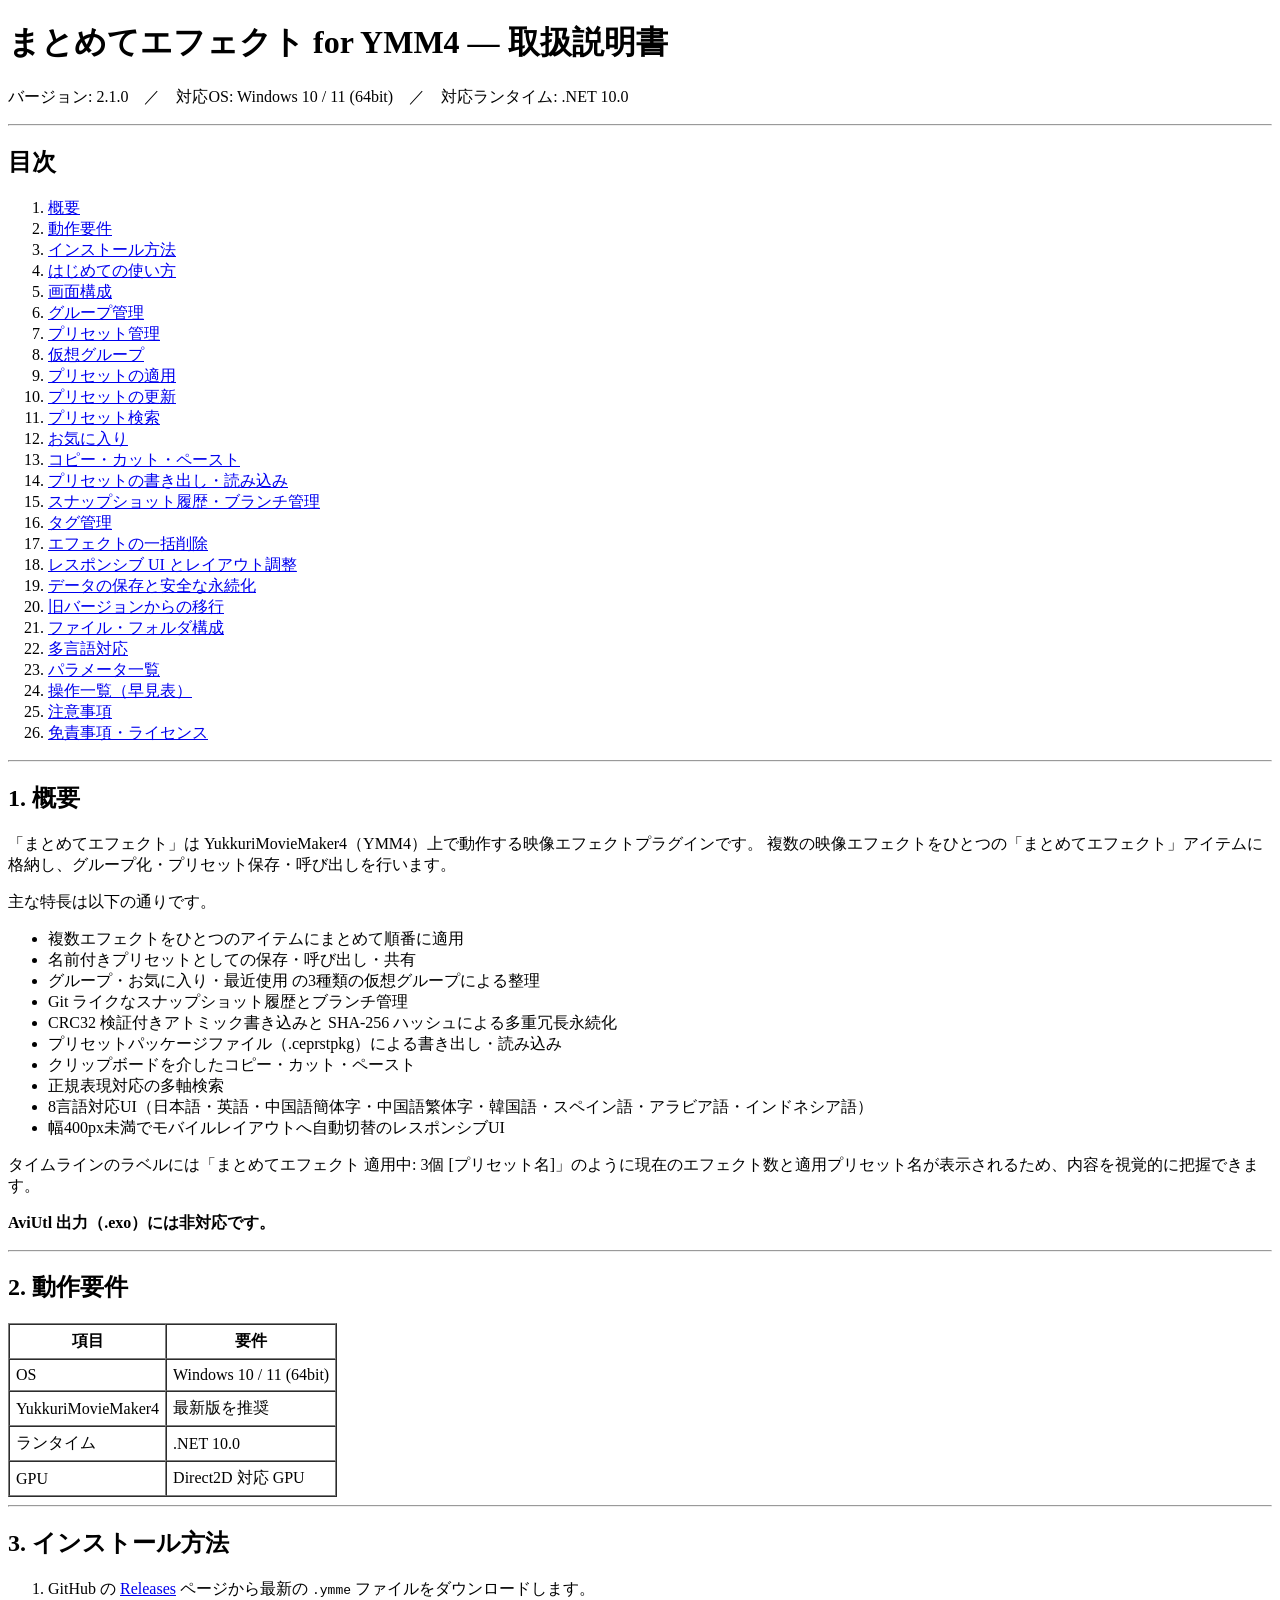
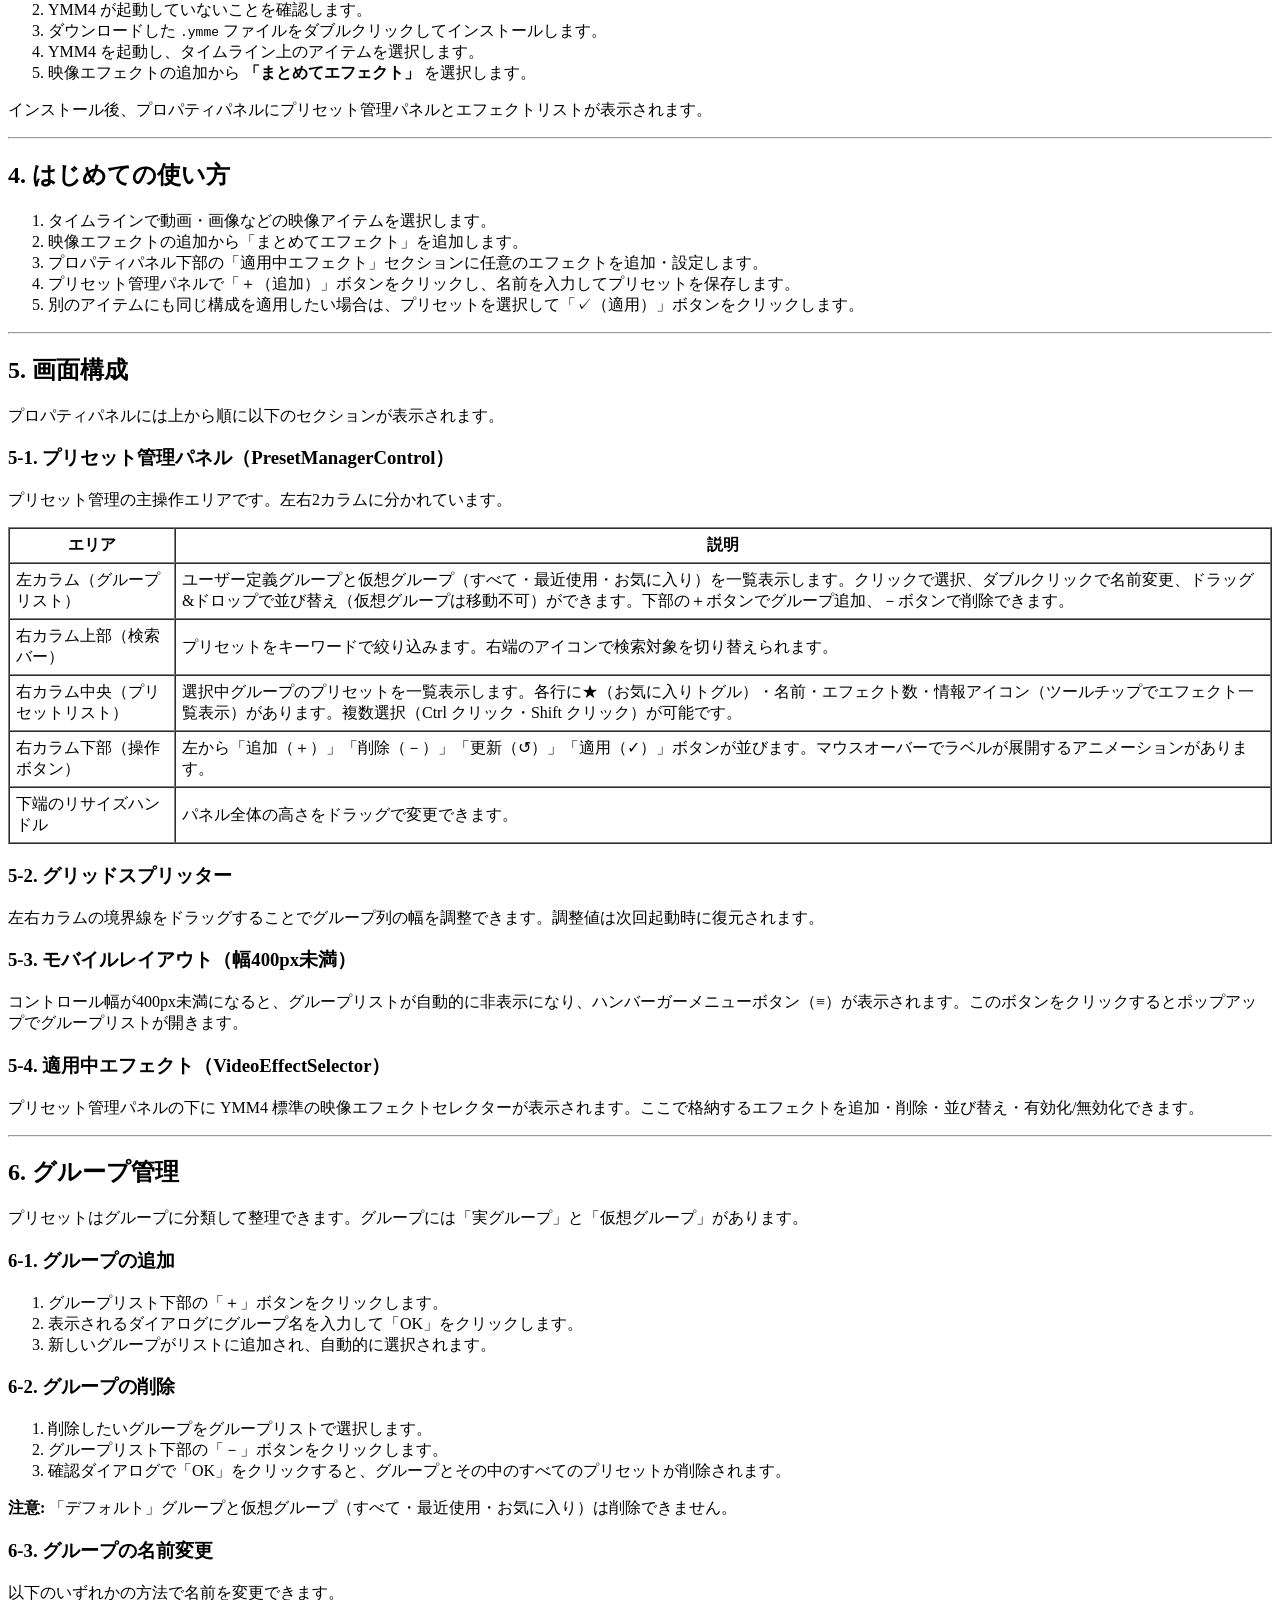
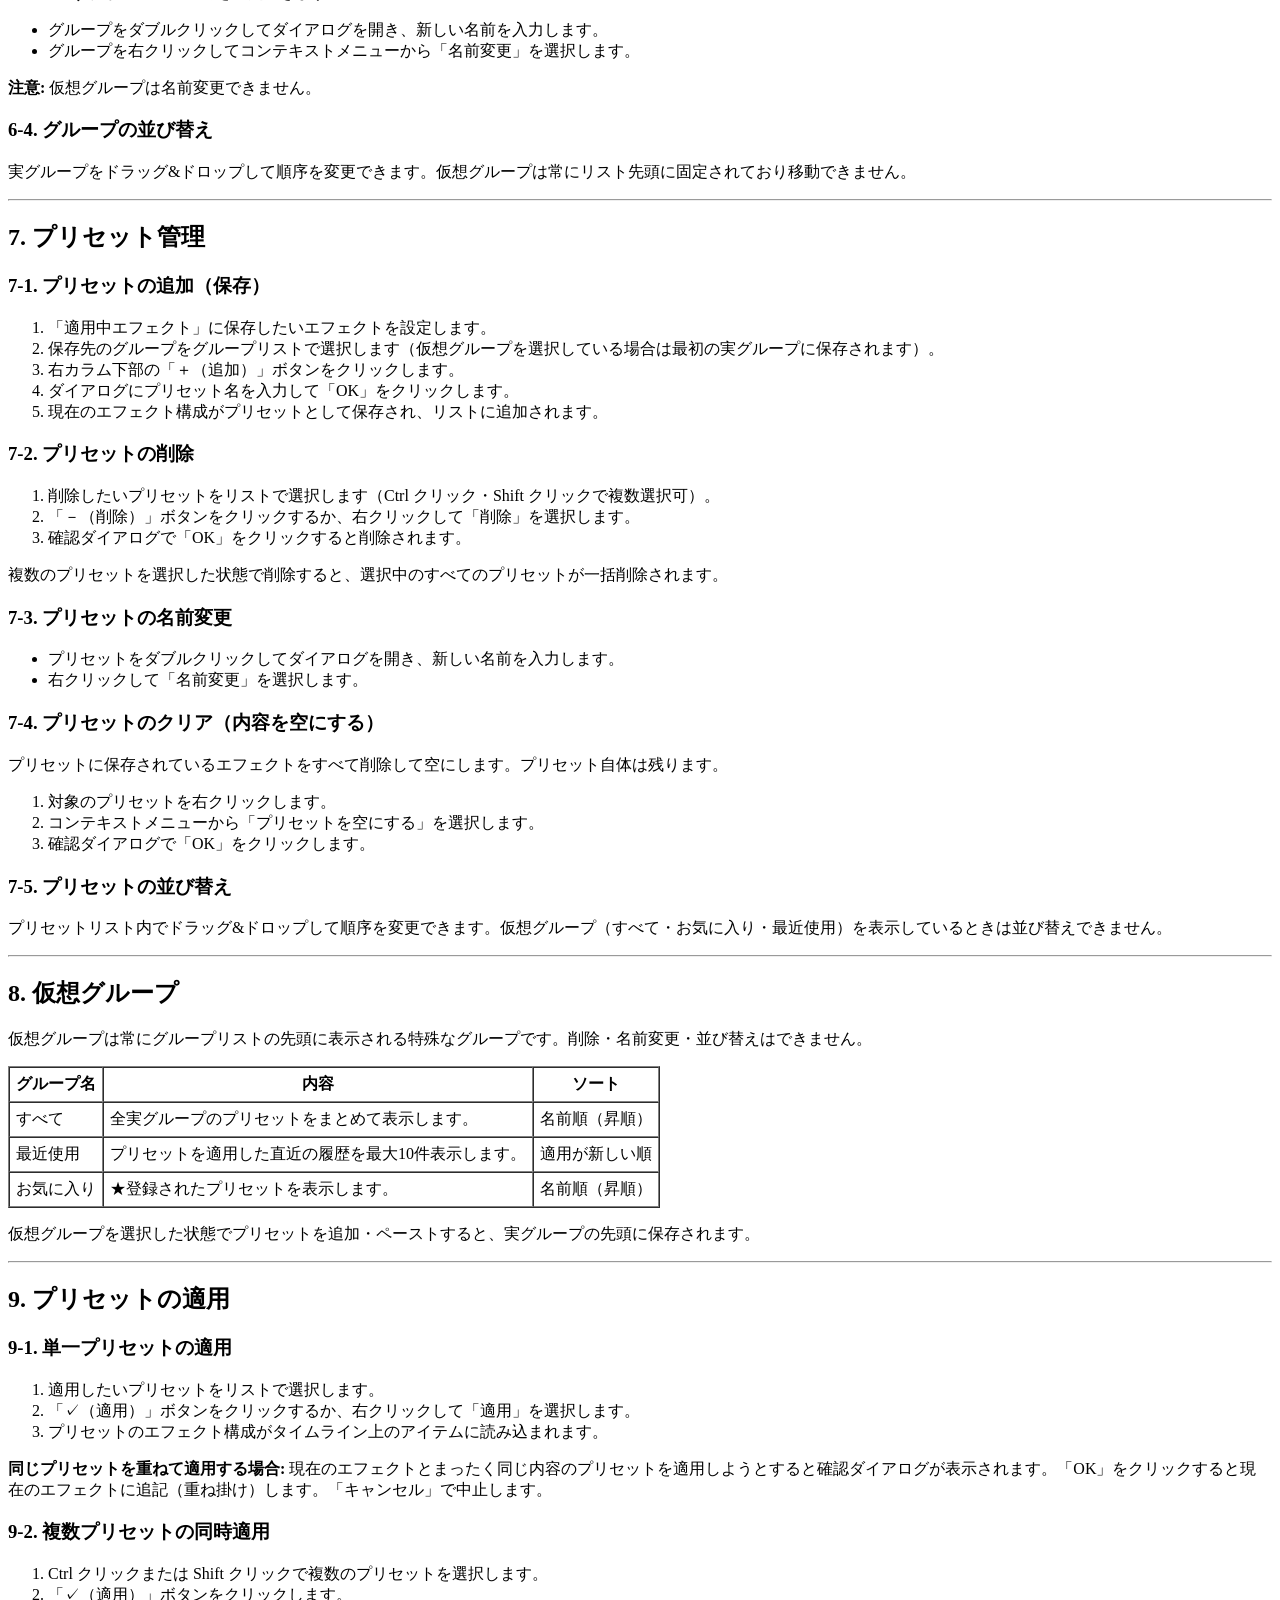
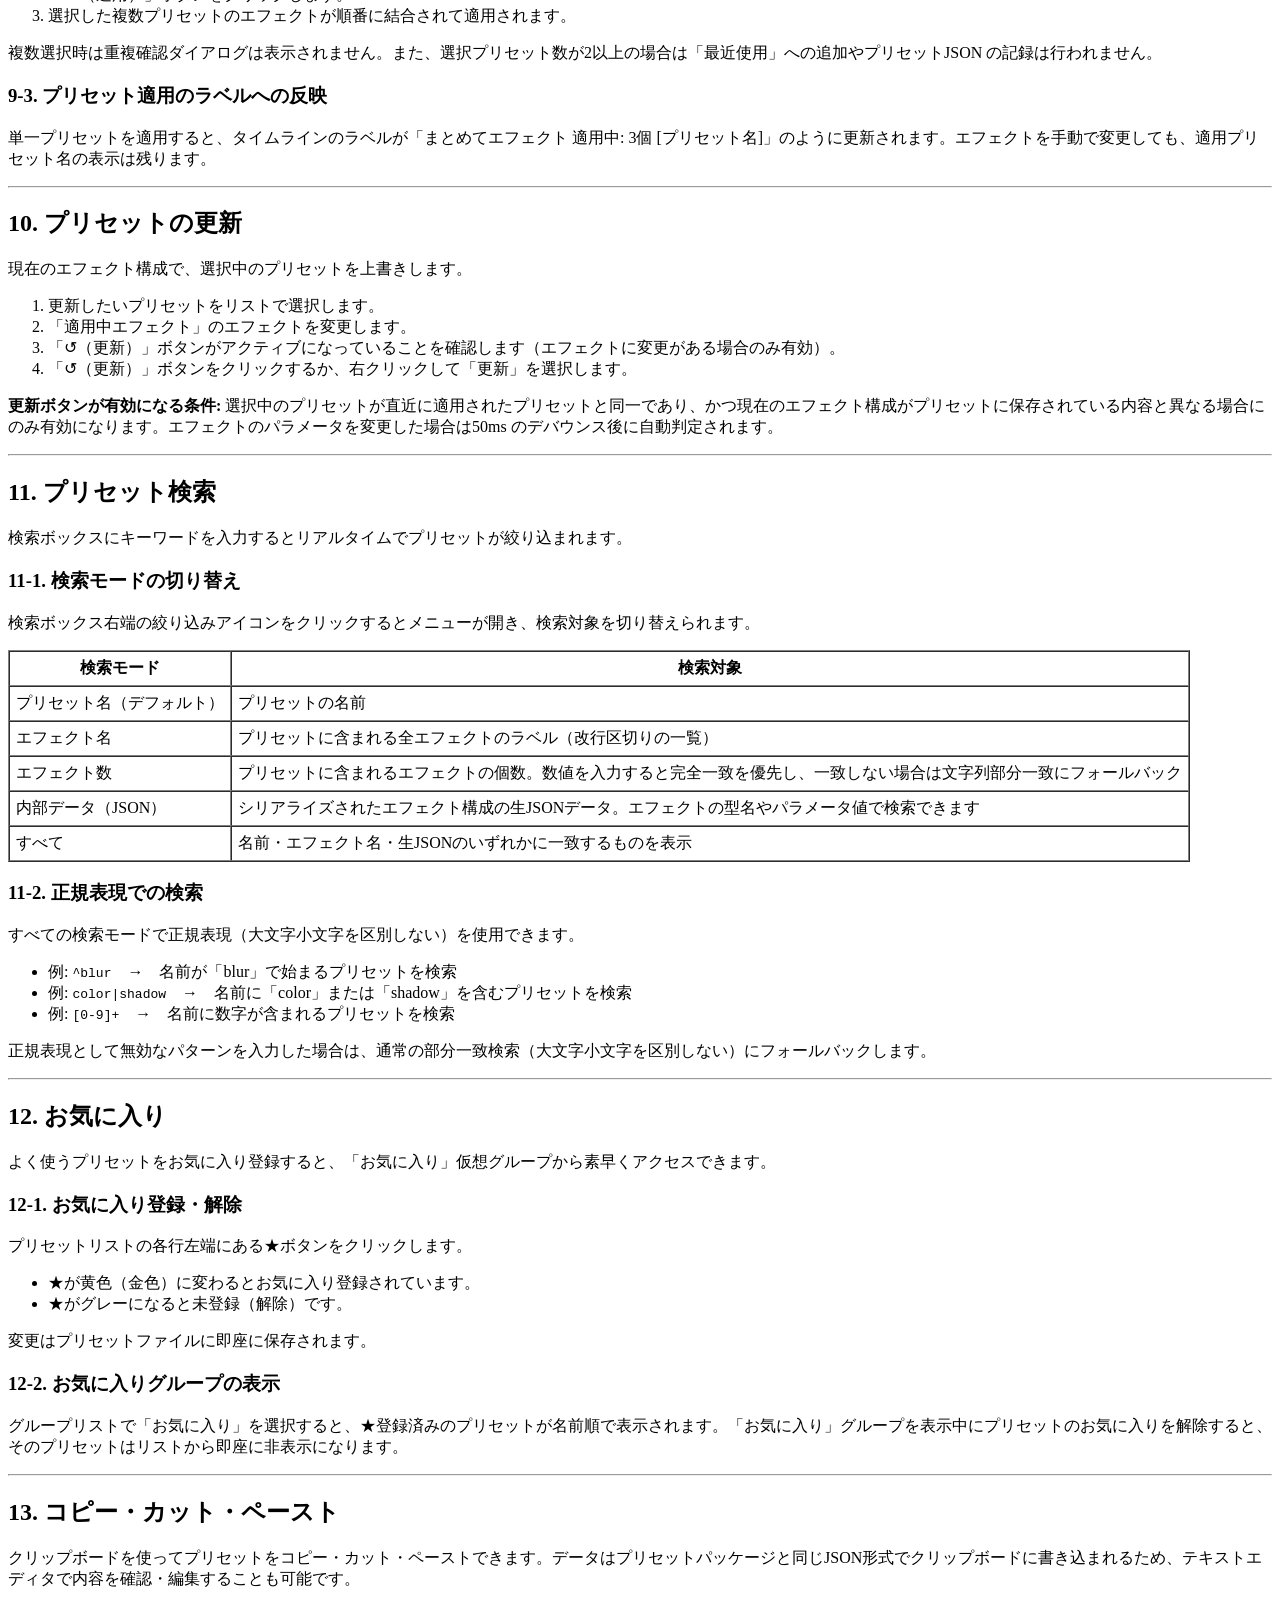
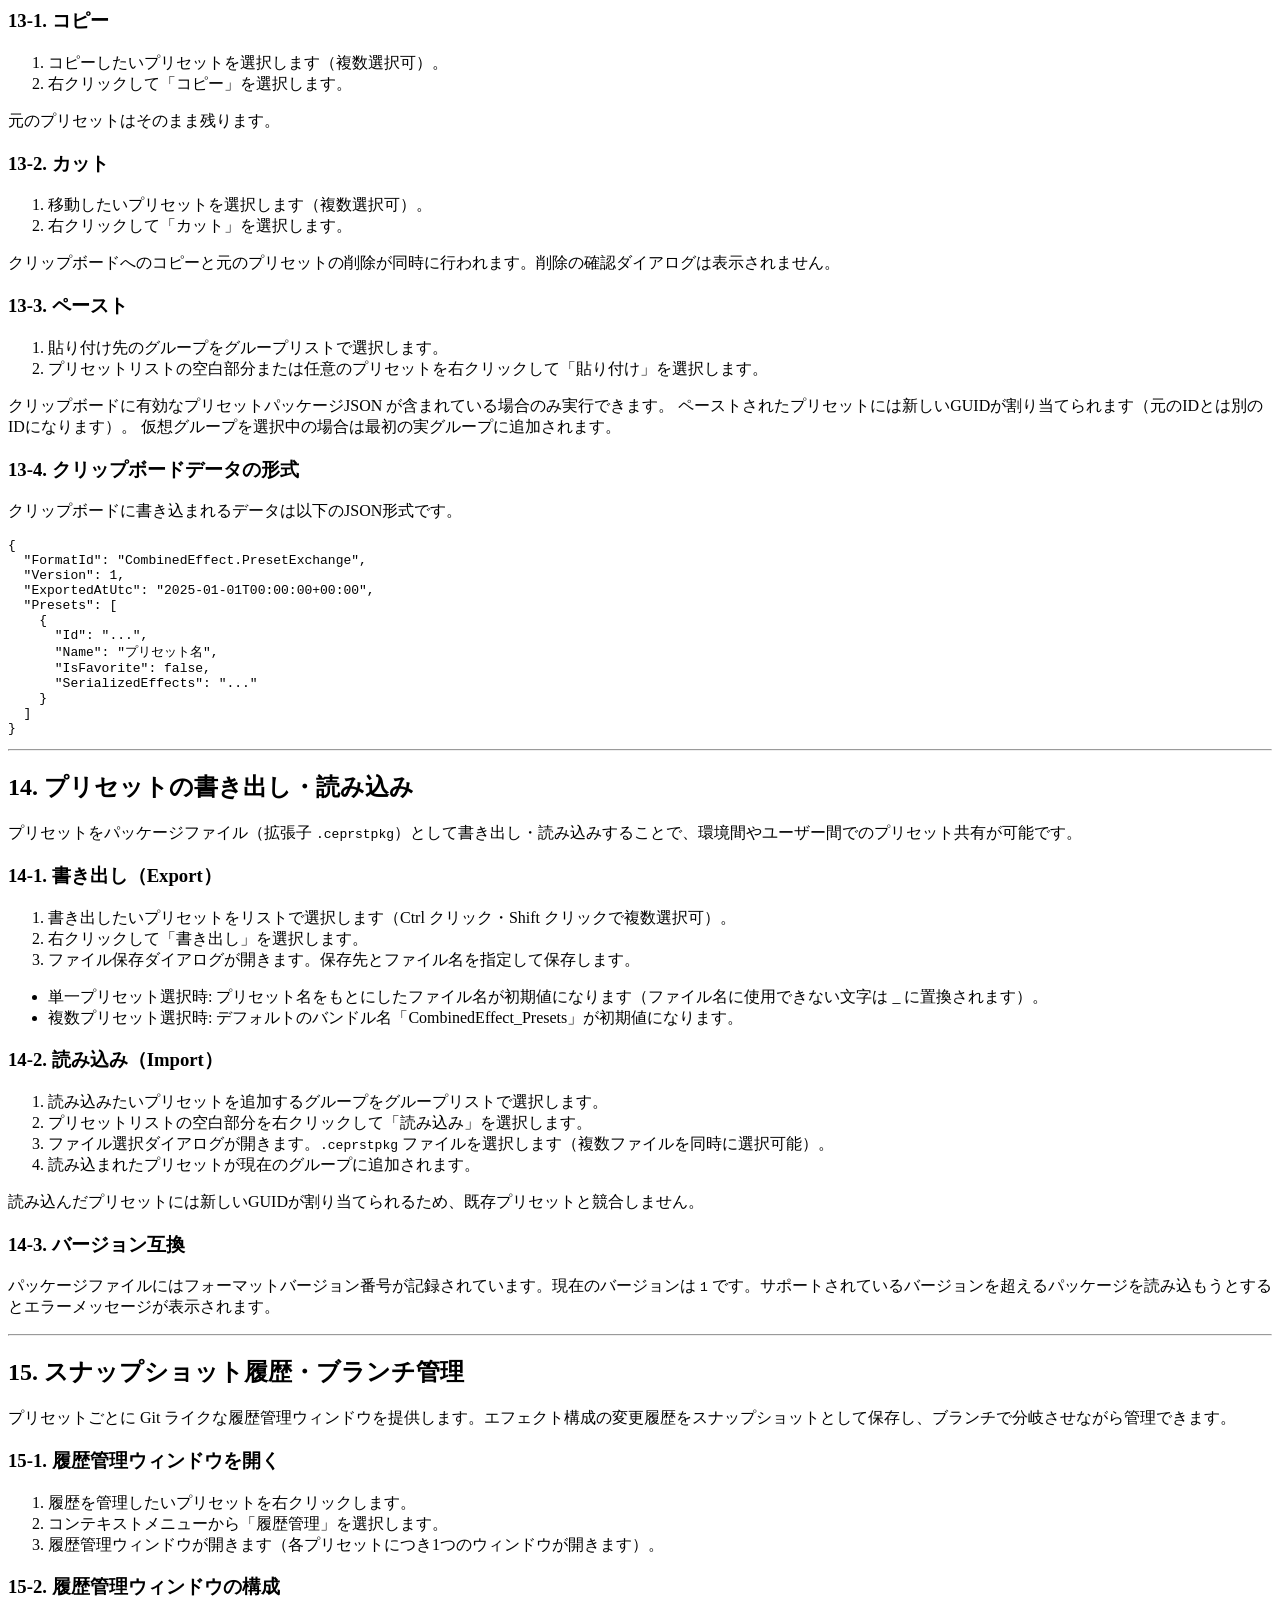
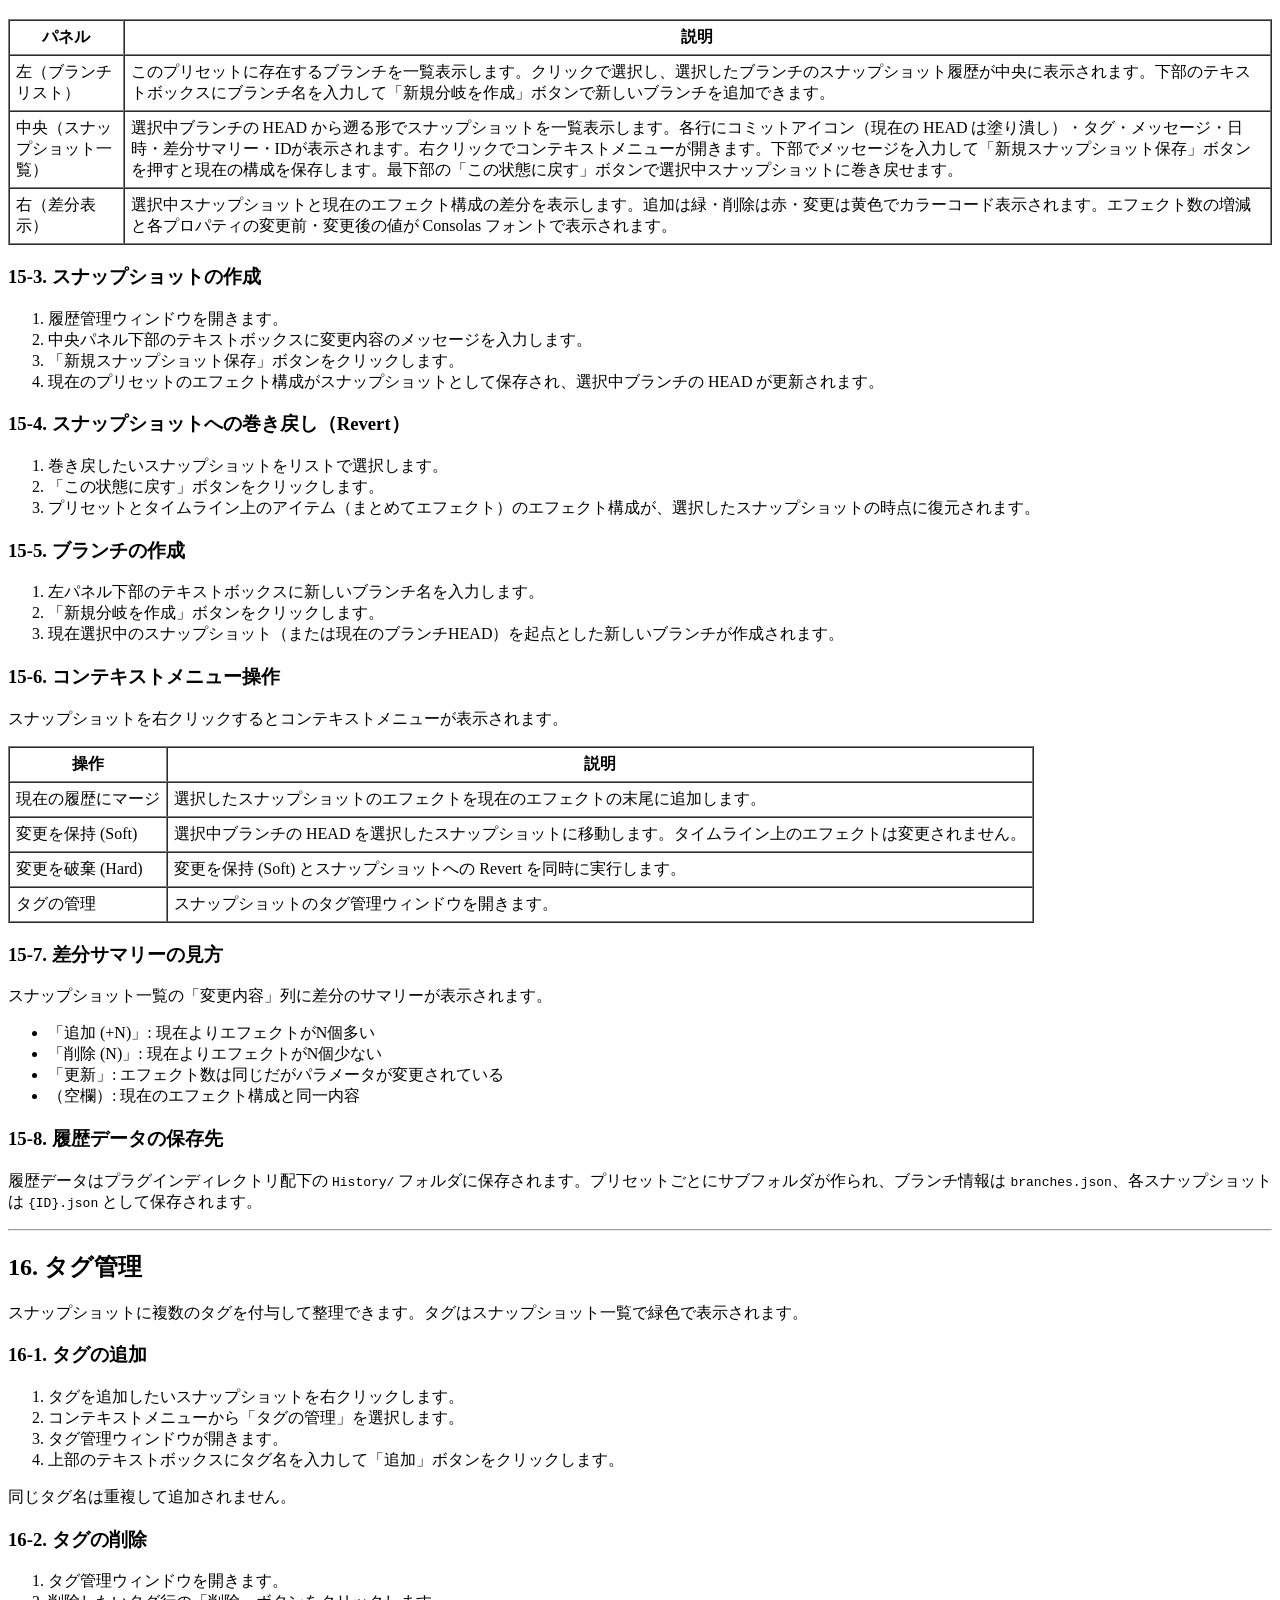
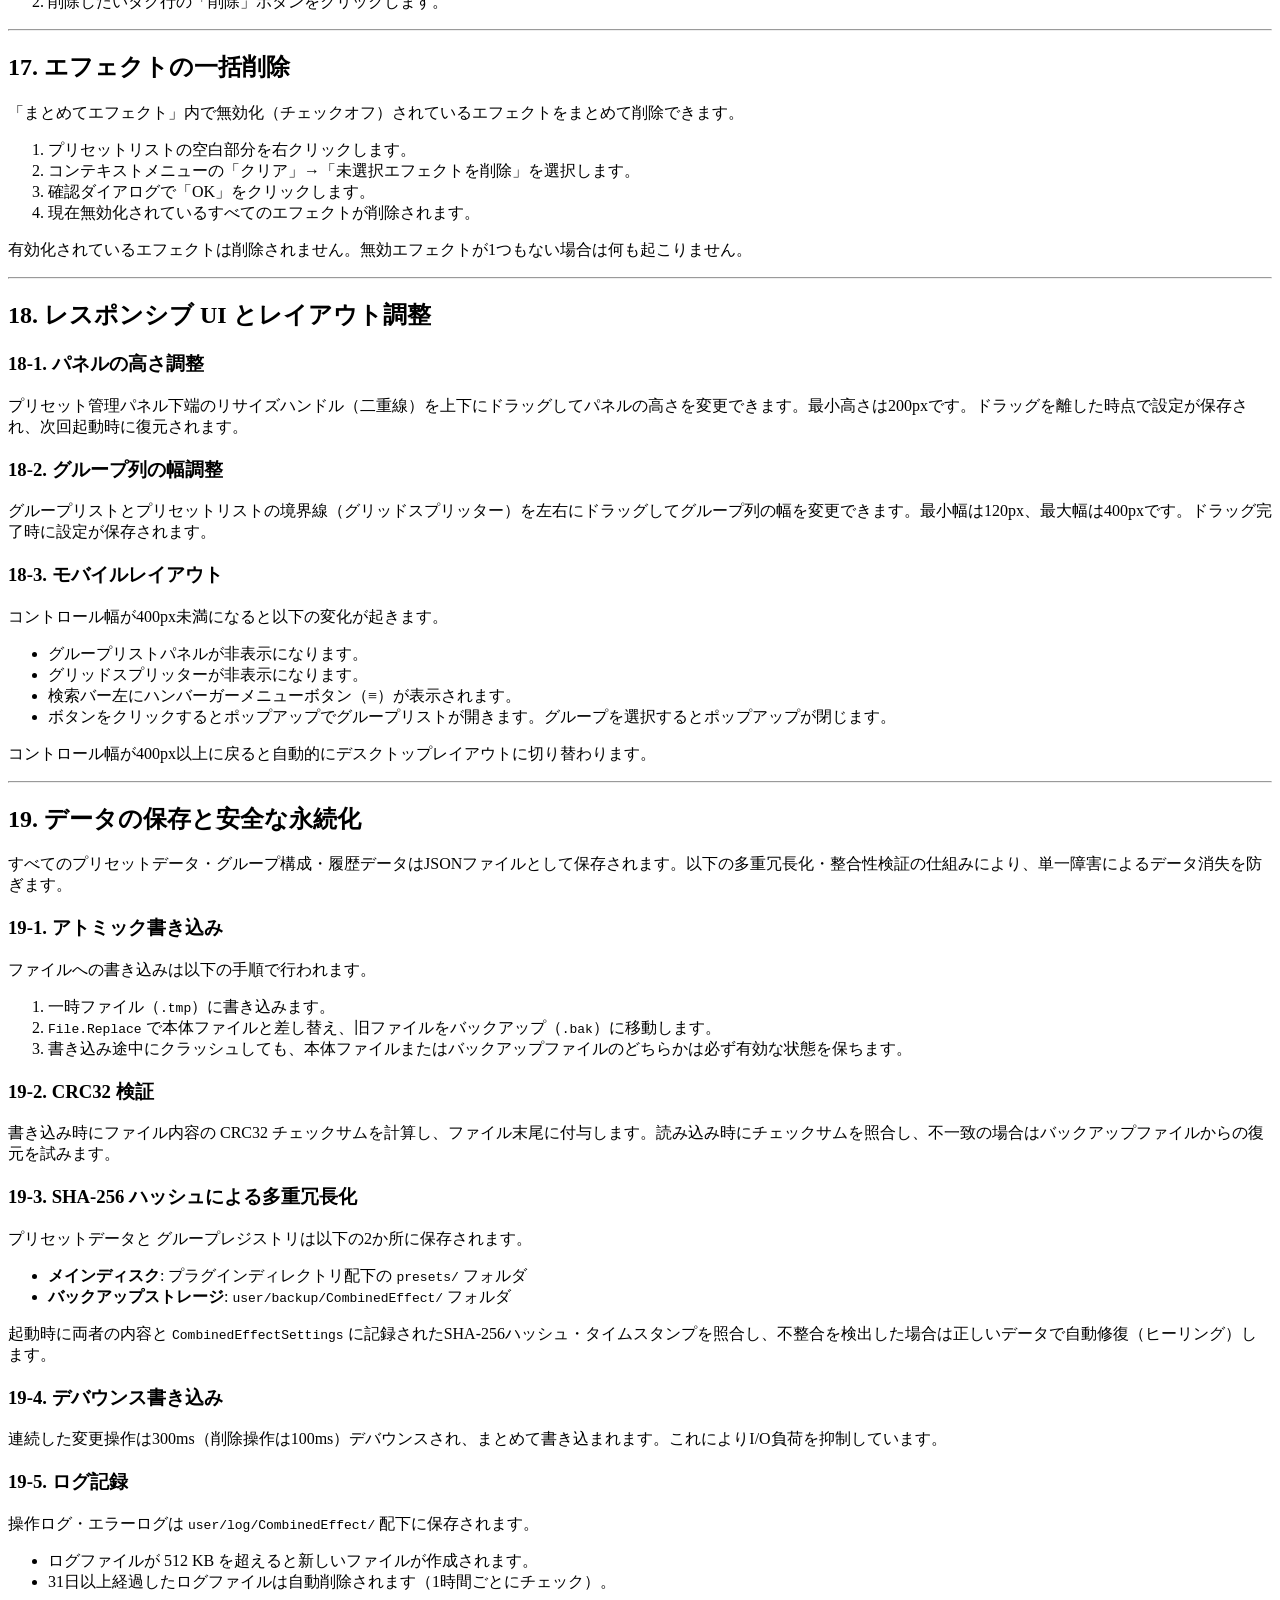
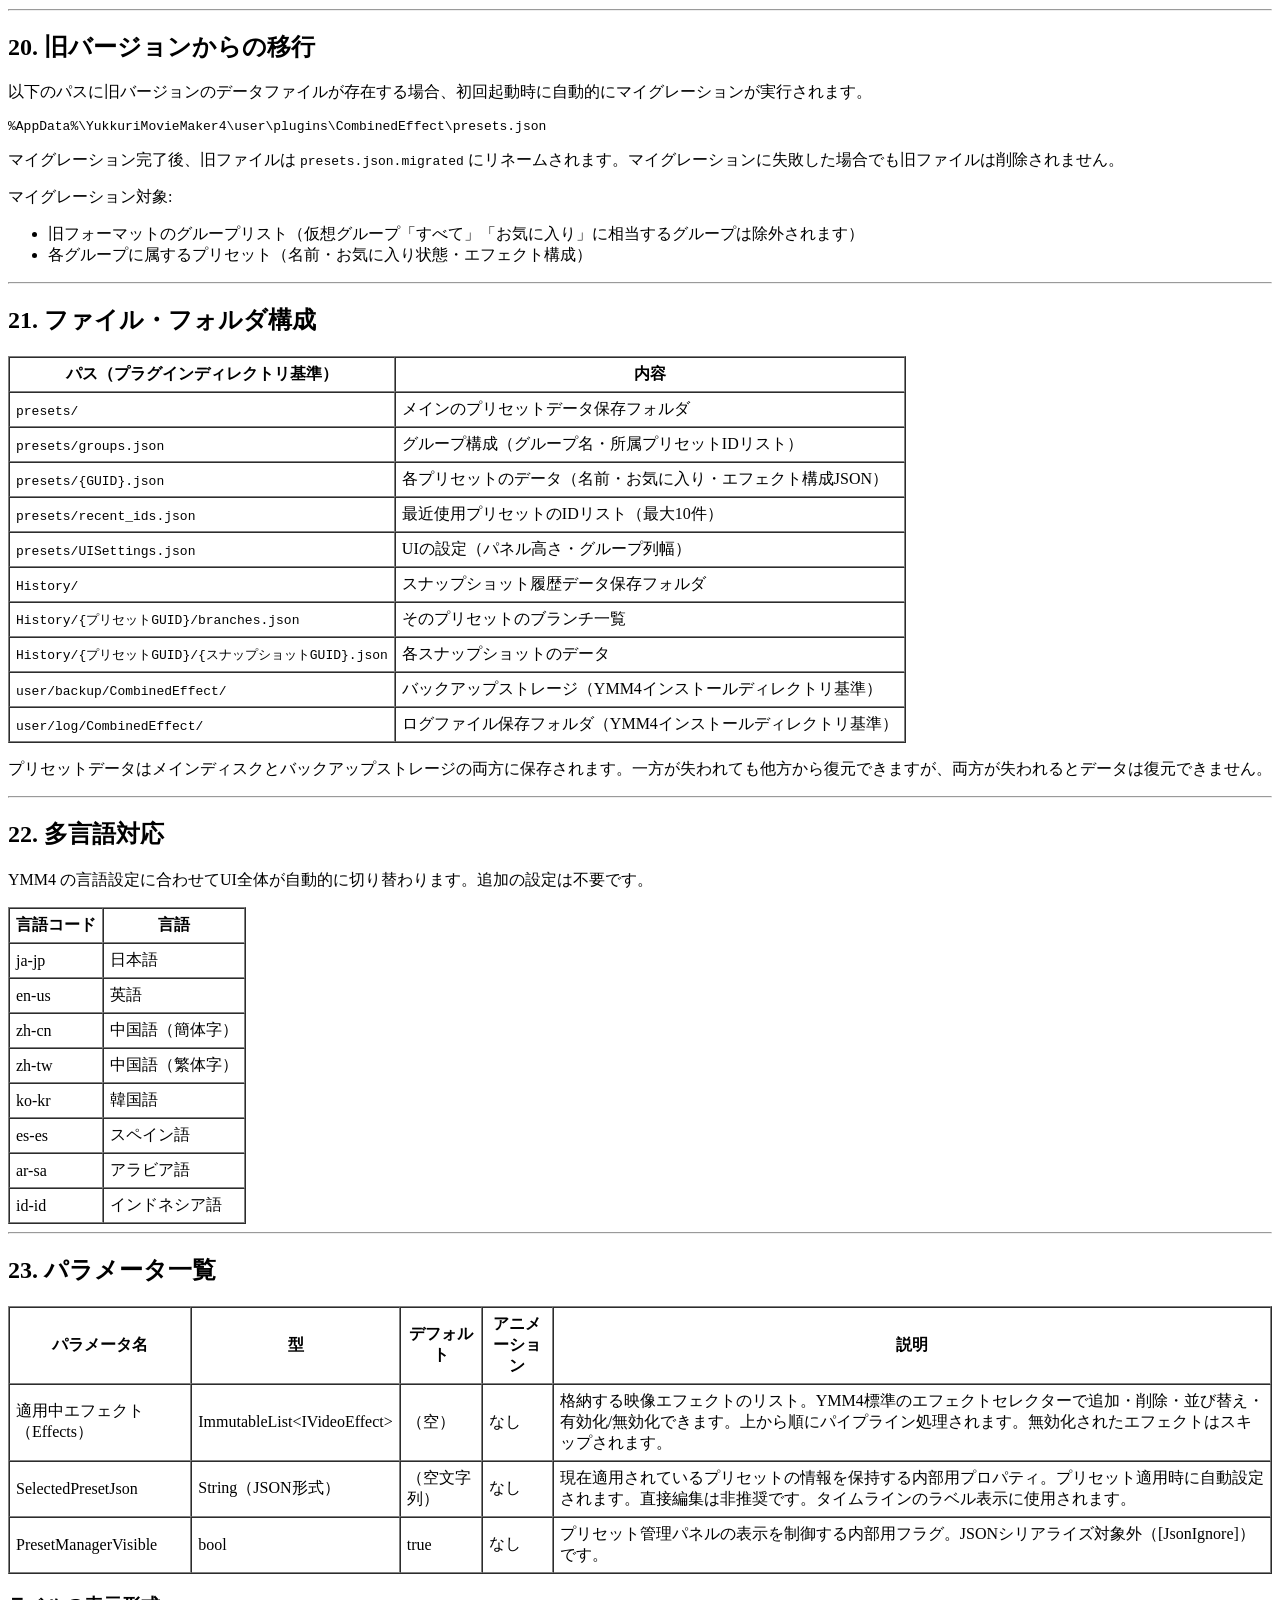
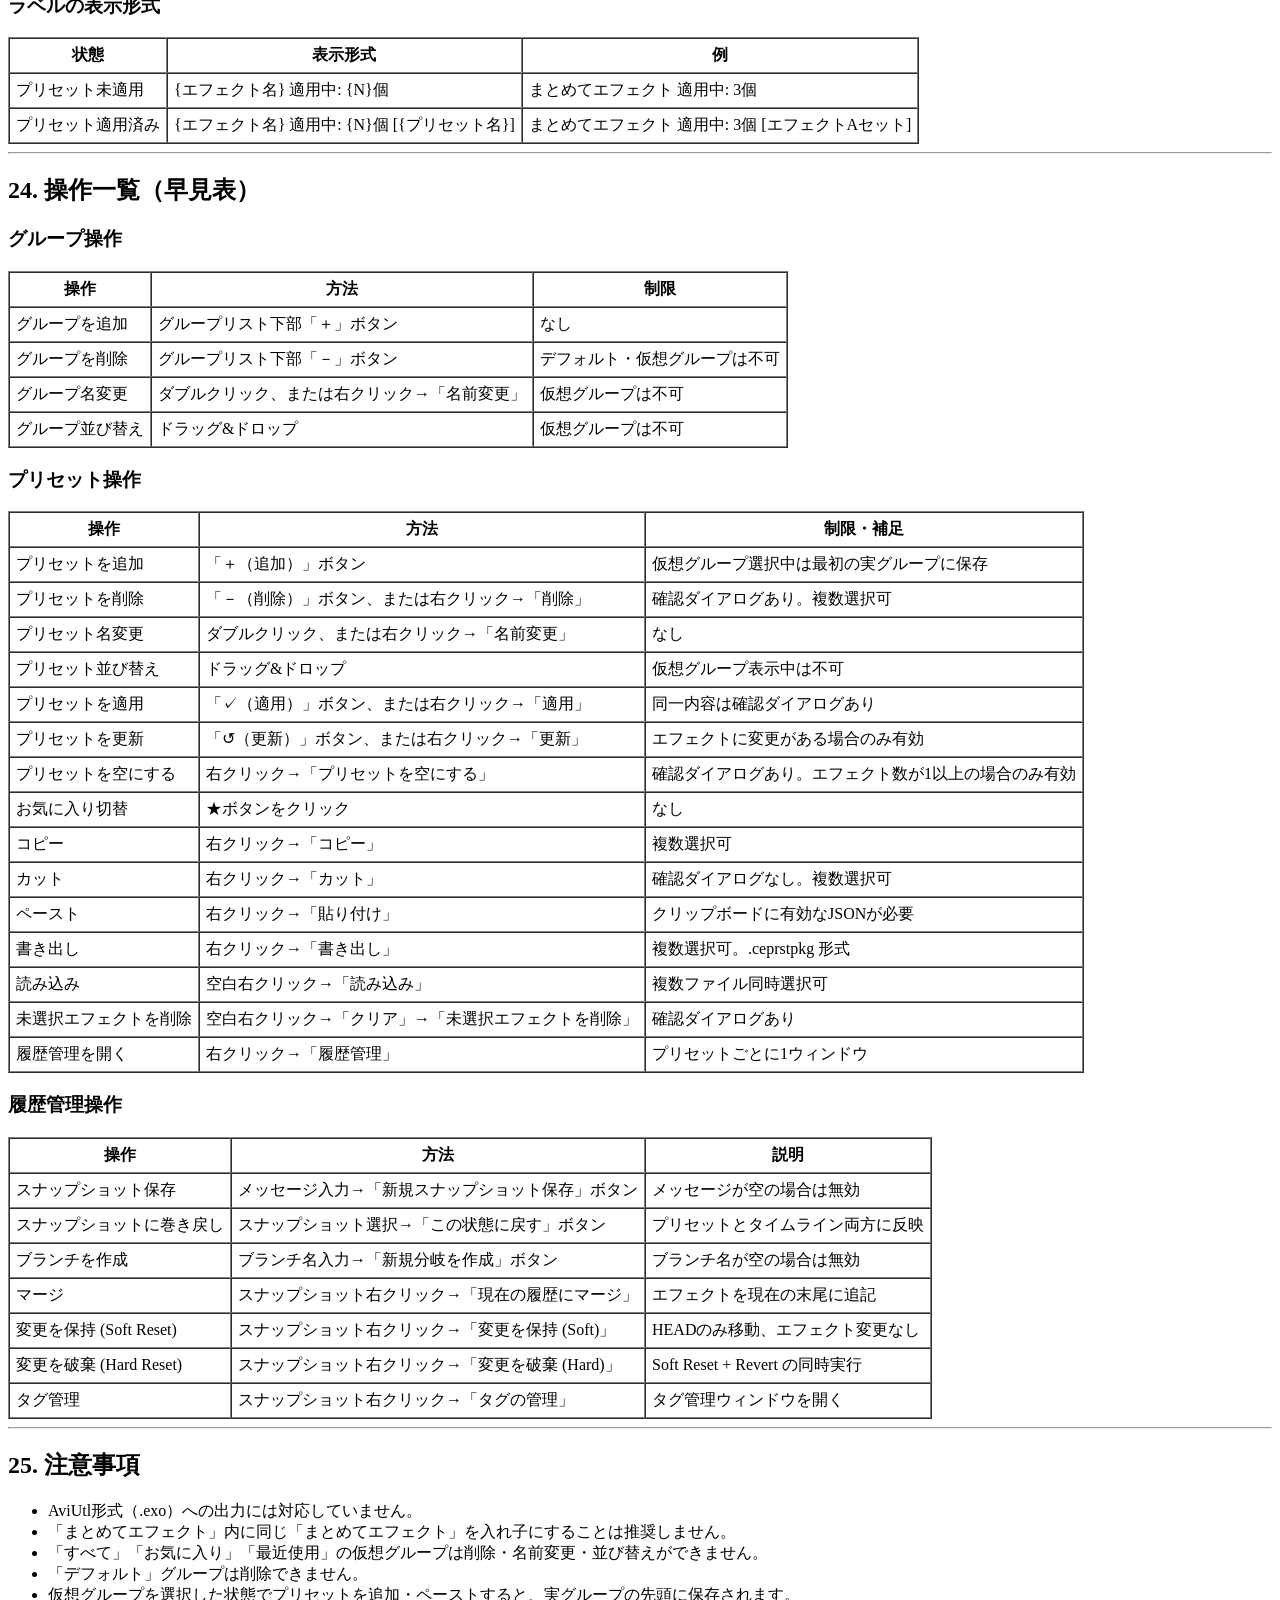
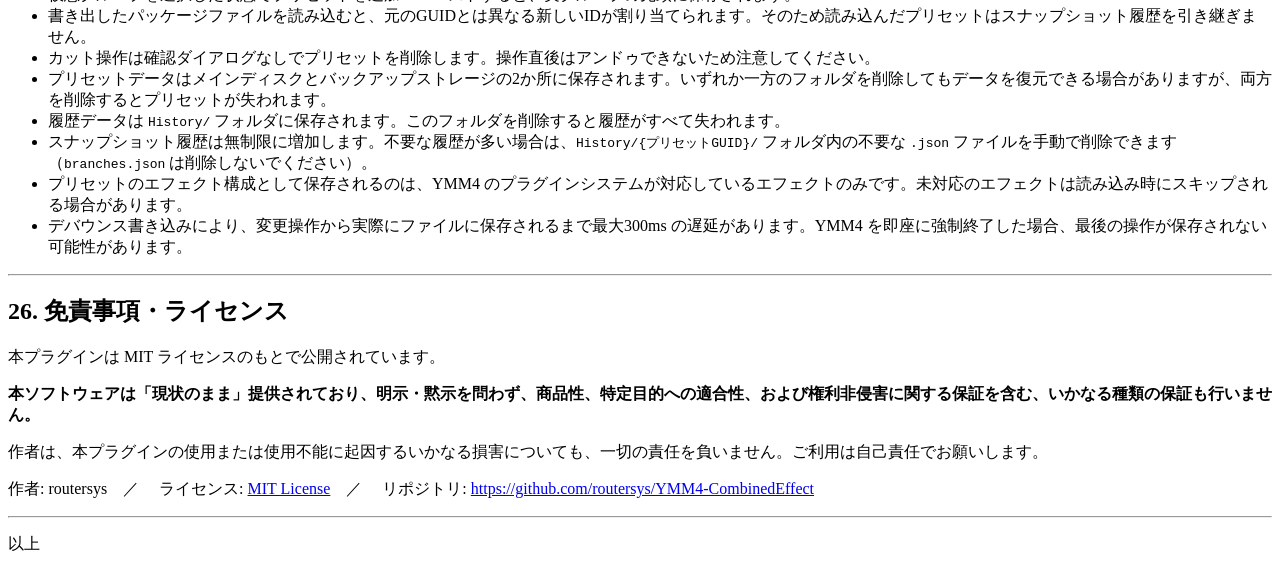
==== docs/index.htm @ 36c8ec32 "まとめてエフェクト取扱説明書を追加 index.htmlとして「まとめてエフェクト for YMM4」v2.1.0の詳細な取扱説明書を新規追加しました。" ====
<!DOCTYPE html>
<html lang="ja">
<head>
<meta charset="UTF-8">
<title>まとめてエフェクト 取扱説明書</title>
</head>
<body>

<h1>まとめてエフェクト for YMM4 — 取扱説明書</h1>
<p>バージョン: 2.1.0　／　対応OS: Windows 10 / 11 (64bit)　／　対応ランタイム: .NET 10.0</p>
<hr>

<h2>目次</h2>
<ol>
  <li><a href="#overview">概要</a></li>
  <li><a href="#requirements">動作要件</a></li>
  <li><a href="#install">インストール方法</a></li>
  <li><a href="#quickstart">はじめての使い方</a></li>
  <li><a href="#ui">画面構成</a></li>
  <li><a href="#groups">グループ管理</a></li>
  <li><a href="#presets">プリセット管理</a></li>
  <li><a href="#virtual-groups">仮想グループ</a></li>
  <li><a href="#apply">プリセットの適用</a></li>
  <li><a href="#update">プリセットの更新</a></li>
  <li><a href="#search">プリセット検索</a></li>
  <li><a href="#favorite">お気に入り</a></li>
  <li><a href="#clipboard">コピー・カット・ペースト</a></li>
  <li><a href="#exchange">プリセットの書き出し・読み込み</a></li>
  <li><a href="#history">スナップショット履歴・ブランチ管理</a></li>
  <li><a href="#tags">タグ管理</a></li>
  <li><a href="#clear">エフェクトの一括削除</a></li>
  <li><a href="#responsive">レスポンシブ UI とレイアウト調整</a></li>
  <li><a href="#persistence">データの保存と安全な永続化</a></li>
  <li><a href="#migration">旧バージョンからの移行</a></li>
  <li><a href="#files">ファイル・フォルダ構成</a></li>
  <li><a href="#multilang">多言語対応</a></li>
  <li><a href="#params">パラメータ一覧</a></li>
  <li><a href="#operations">操作一覧（早見表）</a></li>
  <li><a href="#caution">注意事項</a></li>
  <li><a href="#license">免責事項・ライセンス</a></li>
</ol>
<hr>

<h2 id="overview">1. 概要</h2>
<p>
「まとめてエフェクト」は YukkuriMovieMaker4（YMM4）上で動作する映像エフェクトプラグインです。
複数の映像エフェクトをひとつの「まとめてエフェクト」アイテムに格納し、グループ化・プリセット保存・呼び出しを行います。
</p>
<p>主な特長は以下の通りです。</p>
<ul>
  <li>複数エフェクトをひとつのアイテムにまとめて順番に適用</li>
  <li>名前付きプリセットとしての保存・呼び出し・共有</li>
  <li>グループ・お気に入り・最近使用 の3種類の仮想グループによる整理</li>
  <li>Git ライクなスナップショット履歴とブランチ管理</li>
  <li>CRC32 検証付きアトミック書き込みと SHA-256 ハッシュによる多重冗長永続化</li>
  <li>プリセットパッケージファイル（.ceprstpkg）による書き出し・読み込み</li>
  <li>クリップボードを介したコピー・カット・ペースト</li>
  <li>正規表現対応の多軸検索</li>
  <li>8言語対応UI（日本語・英語・中国語簡体字・中国語繁体字・韓国語・スペイン語・アラビア語・インドネシア語）</li>
  <li>幅400px未満でモバイルレイアウトへ自動切替のレスポンシブUI</li>
</ul>
<p>
タイムラインのラベルには「まとめてエフェクト 適用中: 3個 [プリセット名]」のように現在のエフェクト数と適用プリセット名が表示されるため、内容を視覚的に把握できます。
</p>
<p>
<strong>AviUtl 出力（.exo）には非対応です。</strong>
</p>
<hr>

<h2 id="requirements">2. 動作要件</h2>
<table border="1" cellpadding="6" cellspacing="0">
  <tr><th>項目</th><th>要件</th></tr>
  <tr><td>OS</td><td>Windows 10 / 11 (64bit)</td></tr>
  <tr><td>YukkuriMovieMaker4</td><td>最新版を推奨</td></tr>
  <tr><td>ランタイム</td><td>.NET 10.0</td></tr>
  <tr><td>GPU</td><td>Direct2D 対応 GPU</td></tr>
</table>
<hr>

<h2 id="install">3. インストール方法</h2>
<ol>
  <li>GitHub の <a href="https://github.com/routersys/YMM4-CombinedEffect/releases">Releases</a> ページから最新の <code>.ymme</code> ファイルをダウンロードします。</li>
  <li>YMM4 が起動していないことを確認します。</li>
  <li>ダウンロードした <code>.ymme</code> ファイルをダブルクリックしてインストールします。</li>
  <li>YMM4 を起動し、タイムライン上のアイテムを選択します。</li>
  <li>映像エフェクトの追加から <strong>「まとめてエフェクト」</strong> を選択します。</li>
</ol>
<p>インストール後、プロパティパネルにプリセット管理パネルとエフェクトリストが表示されます。</p>
<hr>

<h2 id="quickstart">4. はじめての使い方</h2>
<ol>
  <li>タイムラインで動画・画像などの映像アイテムを選択します。</li>
  <li>映像エフェクトの追加から「まとめてエフェクト」を追加します。</li>
  <li>プロパティパネル下部の「適用中エフェクト」セクションに任意のエフェクトを追加・設定します。</li>
  <li>プリセット管理パネルで「＋（追加）」ボタンをクリックし、名前を入力してプリセットを保存します。</li>
  <li>別のアイテムにも同じ構成を適用したい場合は、プリセットを選択して「✓（適用）」ボタンをクリックします。</li>
</ol>
<hr>

<h2 id="ui">5. 画面構成</h2>
<p>プロパティパネルには上から順に以下のセクションが表示されます。</p>

<h3>5-1. プリセット管理パネル（PresetManagerControl）</h3>
<p>プリセット管理の主操作エリアです。左右2カラムに分かれています。</p>
<table border="1" cellpadding="6" cellspacing="0">
  <tr><th>エリア</th><th>説明</th></tr>
  <tr><td>左カラム（グループリスト）</td><td>ユーザー定義グループと仮想グループ（すべて・最近使用・お気に入り）を一覧表示します。クリックで選択、ダブルクリックで名前変更、ドラッグ&ドロップで並び替え（仮想グループは移動不可）ができます。下部の＋ボタンでグループ追加、－ボタンで削除できます。</td></tr>
  <tr><td>右カラム上部（検索バー）</td><td>プリセットをキーワードで絞り込みます。右端のアイコンで検索対象を切り替えられます。</td></tr>
  <tr><td>右カラム中央（プリセットリスト）</td><td>選択中グループのプリセットを一覧表示します。各行に★（お気に入りトグル）・名前・エフェクト数・情報アイコン（ツールチップでエフェクト一覧表示）があります。複数選択（Ctrl クリック・Shift クリック）が可能です。</td></tr>
  <tr><td>右カラム下部（操作ボタン）</td><td>左から「追加（＋）」「削除（－）」「更新（↺）」「適用（✓）」ボタンが並びます。マウスオーバーでラベルが展開するアニメーションがあります。</td></tr>
  <tr><td>下端のリサイズハンドル</td><td>パネル全体の高さをドラッグで変更できます。</td></tr>
</table>

<h3>5-2. グリッドスプリッター</h3>
<p>左右カラムの境界線をドラッグすることでグループ列の幅を調整できます。調整値は次回起動時に復元されます。</p>

<h3>5-3. モバイルレイアウト（幅400px未満）</h3>
<p>コントロール幅が400px未満になると、グループリストが自動的に非表示になり、ハンバーガーメニューボタン（≡）が表示されます。このボタンをクリックするとポップアップでグループリストが開きます。</p>

<h3>5-4. 適用中エフェクト（VideoEffectSelector）</h3>
<p>プリセット管理パネルの下に YMM4 標準の映像エフェクトセレクターが表示されます。ここで格納するエフェクトを追加・削除・並び替え・有効化/無効化できます。</p>
<hr>

<h2 id="groups">6. グループ管理</h2>
<p>プリセットはグループに分類して整理できます。グループには「実グループ」と「仮想グループ」があります。</p>

<h3>6-1. グループの追加</h3>
<ol>
  <li>グループリスト下部の「＋」ボタンをクリックします。</li>
  <li>表示されるダイアログにグループ名を入力して「OK」をクリックします。</li>
  <li>新しいグループがリストに追加され、自動的に選択されます。</li>
</ol>

<h3>6-2. グループの削除</h3>
<ol>
  <li>削除したいグループをグループリストで選択します。</li>
  <li>グループリスト下部の「－」ボタンをクリックします。</li>
  <li>確認ダイアログで「OK」をクリックすると、グループとその中のすべてのプリセットが削除されます。</li>
</ol>
<p><strong>注意:</strong> 「デフォルト」グループと仮想グループ（すべて・最近使用・お気に入り）は削除できません。</p>

<h3>6-3. グループの名前変更</h3>
<p>以下のいずれかの方法で名前を変更できます。</p>
<ul>
  <li>グループをダブルクリックしてダイアログを開き、新しい名前を入力します。</li>
  <li>グループを右クリックしてコンテキストメニューから「名前変更」を選択します。</li>
</ul>
<p><strong>注意:</strong> 仮想グループは名前変更できません。</p>

<h3>6-4. グループの並び替え</h3>
<p>実グループをドラッグ&ドロップして順序を変更できます。仮想グループは常にリスト先頭に固定されており移動できません。</p>
<hr>

<h2 id="presets">7. プリセット管理</h2>

<h3>7-1. プリセットの追加（保存）</h3>
<ol>
  <li>「適用中エフェクト」に保存したいエフェクトを設定します。</li>
  <li>保存先のグループをグループリストで選択します（仮想グループを選択している場合は最初の実グループに保存されます）。</li>
  <li>右カラム下部の「＋（追加）」ボタンをクリックします。</li>
  <li>ダイアログにプリセット名を入力して「OK」をクリックします。</li>
  <li>現在のエフェクト構成がプリセットとして保存され、リストに追加されます。</li>
</ol>

<h3>7-2. プリセットの削除</h3>
<ol>
  <li>削除したいプリセットをリストで選択します（Ctrl クリック・Shift クリックで複数選択可）。</li>
  <li>「－（削除）」ボタンをクリックするか、右クリックして「削除」を選択します。</li>
  <li>確認ダイアログで「OK」をクリックすると削除されます。</li>
</ol>
<p>複数のプリセットを選択した状態で削除すると、選択中のすべてのプリセットが一括削除されます。</p>

<h3>7-3. プリセットの名前変更</h3>
<ul>
  <li>プリセットをダブルクリックしてダイアログを開き、新しい名前を入力します。</li>
  <li>右クリックして「名前変更」を選択します。</li>
</ul>

<h3>7-4. プリセットのクリア（内容を空にする）</h3>
<p>プリセットに保存されているエフェクトをすべて削除して空にします。プリセット自体は残ります。</p>
<ol>
  <li>対象のプリセットを右クリックします。</li>
  <li>コンテキストメニューから「プリセットを空にする」を選択します。</li>
  <li>確認ダイアログで「OK」をクリックします。</li>
</ol>

<h3>7-5. プリセットの並び替え</h3>
<p>プリセットリスト内でドラッグ&ドロップして順序を変更できます。仮想グループ（すべて・お気に入り・最近使用）を表示しているときは並び替えできません。</p>
<hr>

<h2 id="virtual-groups">8. 仮想グループ</h2>
<p>仮想グループは常にグループリストの先頭に表示される特殊なグループです。削除・名前変更・並び替えはできません。</p>
<table border="1" cellpadding="6" cellspacing="0">
  <tr><th>グループ名</th><th>内容</th><th>ソート</th></tr>
  <tr><td>すべて</td><td>全実グループのプリセットをまとめて表示します。</td><td>名前順（昇順）</td></tr>
  <tr><td>最近使用</td><td>プリセットを適用した直近の履歴を最大10件表示します。</td><td>適用が新しい順</td></tr>
  <tr><td>お気に入り</td><td>★登録されたプリセットを表示します。</td><td>名前順（昇順）</td></tr>
</table>
<p>仮想グループを選択した状態でプリセットを追加・ペーストすると、実グループの先頭に保存されます。</p>
<hr>

<h2 id="apply">9. プリセットの適用</h2>

<h3>9-1. 単一プリセットの適用</h3>
<ol>
  <li>適用したいプリセットをリストで選択します。</li>
  <li>「✓（適用）」ボタンをクリックするか、右クリックして「適用」を選択します。</li>
  <li>プリセットのエフェクト構成がタイムライン上のアイテムに読み込まれます。</li>
</ol>
<p><strong>同じプリセットを重ねて適用する場合:</strong> 現在のエフェクトとまったく同じ内容のプリセットを適用しようとすると確認ダイアログが表示されます。「OK」をクリックすると現在のエフェクトに追記（重ね掛け）します。「キャンセル」で中止します。</p>

<h3>9-2. 複数プリセットの同時適用</h3>
<ol>
  <li>Ctrl クリックまたは Shift クリックで複数のプリセットを選択します。</li>
  <li>「✓（適用）」ボタンをクリックします。</li>
  <li>選択した複数プリセットのエフェクトが順番に結合されて適用されます。</li>
</ol>
<p>複数選択時は重複確認ダイアログは表示されません。また、選択プリセット数が2以上の場合は「最近使用」への追加やプリセットJSON の記録は行われません。</p>

<h3>9-3. プリセット適用のラベルへの反映</h3>
<p>単一プリセットを適用すると、タイムラインのラベルが「まとめてエフェクト 適用中: 3個 [プリセット名]」のように更新されます。エフェクトを手動で変更しても、適用プリセット名の表示は残ります。</p>
<hr>

<h2 id="update">10. プリセットの更新</h2>
<p>現在のエフェクト構成で、選択中のプリセットを上書きします。</p>
<ol>
  <li>更新したいプリセットをリストで選択します。</li>
  <li>「適用中エフェクト」のエフェクトを変更します。</li>
  <li>「↺（更新）」ボタンがアクティブになっていることを確認します（エフェクトに変更がある場合のみ有効）。</li>
  <li>「↺（更新）」ボタンをクリックするか、右クリックして「更新」を選択します。</li>
</ol>
<p>
<strong>更新ボタンが有効になる条件:</strong> 選択中のプリセットが直近に適用されたプリセットと同一であり、かつ現在のエフェクト構成がプリセットに保存されている内容と異なる場合にのみ有効になります。エフェクトのパラメータを変更した場合は50ms のデバウンス後に自動判定されます。
</p>
<hr>

<h2 id="search">11. プリセット検索</h2>
<p>検索ボックスにキーワードを入力するとリアルタイムでプリセットが絞り込まれます。</p>

<h3>11-1. 検索モードの切り替え</h3>
<p>検索ボックス右端の絞り込みアイコンをクリックするとメニューが開き、検索対象を切り替えられます。</p>
<table border="1" cellpadding="6" cellspacing="0">
  <tr><th>検索モード</th><th>検索対象</th></tr>
  <tr><td>プリセット名（デフォルト）</td><td>プリセットの名前</td></tr>
  <tr><td>エフェクト名</td><td>プリセットに含まれる全エフェクトのラベル（改行区切りの一覧）</td></tr>
  <tr><td>エフェクト数</td><td>プリセットに含まれるエフェクトの個数。数値を入力すると完全一致を優先し、一致しない場合は文字列部分一致にフォールバック</td></tr>
  <tr><td>内部データ（JSON）</td><td>シリアライズされたエフェクト構成の生JSONデータ。エフェクトの型名やパラメータ値で検索できます</td></tr>
  <tr><td>すべて</td><td>名前・エフェクト名・生JSONのいずれかに一致するものを表示</td></tr>
</table>

<h3>11-2. 正規表現での検索</h3>
<p>すべての検索モードで正規表現（大文字小文字を区別しない）を使用できます。</p>
<ul>
  <li>例: <code>^blur</code>　→　名前が「blur」で始まるプリセットを検索</li>
  <li>例: <code>color|shadow</code>　→　名前に「color」または「shadow」を含むプリセットを検索</li>
  <li>例: <code>[0-9]+</code>　→　名前に数字が含まれるプリセットを検索</li>
</ul>
<p>正規表現として無効なパターンを入力した場合は、通常の部分一致検索（大文字小文字を区別しない）にフォールバックします。</p>
<hr>

<h2 id="favorite">12. お気に入り</h2>
<p>よく使うプリセットをお気に入り登録すると、「お気に入り」仮想グループから素早くアクセスできます。</p>

<h3>12-1. お気に入り登録・解除</h3>
<p>プリセットリストの各行左端にある★ボタンをクリックします。</p>
<ul>
  <li>★が黄色（金色）に変わるとお気に入り登録されています。</li>
  <li>★がグレーになると未登録（解除）です。</li>
</ul>
<p>変更はプリセットファイルに即座に保存されます。</p>

<h3>12-2. お気に入りグループの表示</h3>
<p>グループリストで「お気に入り」を選択すると、★登録済みのプリセットが名前順で表示されます。「お気に入り」グループを表示中にプリセットのお気に入りを解除すると、そのプリセットはリストから即座に非表示になります。</p>
<hr>

<h2 id="clipboard">13. コピー・カット・ペースト</h2>
<p>クリップボードを使ってプリセットをコピー・カット・ペーストできます。データはプリセットパッケージと同じJSON形式でクリップボードに書き込まれるため、テキストエディタで内容を確認・編集することも可能です。</p>

<h3>13-1. コピー</h3>
<ol>
  <li>コピーしたいプリセットを選択します（複数選択可）。</li>
  <li>右クリックして「コピー」を選択します。</li>
</ol>
<p>元のプリセットはそのまま残ります。</p>

<h3>13-2. カット</h3>
<ol>
  <li>移動したいプリセットを選択します（複数選択可）。</li>
  <li>右クリックして「カット」を選択します。</li>
</ol>
<p>クリップボードへのコピーと元のプリセットの削除が同時に行われます。削除の確認ダイアログは表示されません。</p>

<h3>13-3. ペースト</h3>
<ol>
  <li>貼り付け先のグループをグループリストで選択します。</li>
  <li>プリセットリストの空白部分または任意のプリセットを右クリックして「貼り付け」を選択します。</li>
</ol>
<p>
クリップボードに有効なプリセットパッケージJSON が含まれている場合のみ実行できます。
ペーストされたプリセットには新しいGUIDが割り当てられます（元のIDとは別のIDになります）。
仮想グループを選択中の場合は最初の実グループに追加されます。
</p>

<h3>13-4. クリップボードデータの形式</h3>
<p>クリップボードに書き込まれるデータは以下のJSON形式です。</p>
<pre>
{
  "FormatId": "CombinedEffect.PresetExchange",
  "Version": 1,
  "ExportedAtUtc": "2025-01-01T00:00:00+00:00",
  "Presets": [
    {
      "Id": "...",
      "Name": "プリセット名",
      "IsFavorite": false,
      "SerializedEffects": "..."
    }
  ]
}
</pre>
<hr>

<h2 id="exchange">14. プリセットの書き出し・読み込み</h2>
<p>プリセットをパッケージファイル（拡張子 <code>.ceprstpkg</code>）として書き出し・読み込みすることで、環境間やユーザー間でのプリセット共有が可能です。</p>

<h3>14-1. 書き出し（Export）</h3>
<ol>
  <li>書き出したいプリセットをリストで選択します（Ctrl クリック・Shift クリックで複数選択可）。</li>
  <li>右クリックして「書き出し」を選択します。</li>
  <li>ファイル保存ダイアログが開きます。保存先とファイル名を指定して保存します。</li>
</ol>
<ul>
  <li>単一プリセット選択時: プリセット名をもとにしたファイル名が初期値になります（ファイル名に使用できない文字は _ に置換されます）。</li>
  <li>複数プリセット選択時: デフォルトのバンドル名「CombinedEffect_Presets」が初期値になります。</li>
</ul>

<h3>14-2. 読み込み（Import）</h3>
<ol>
  <li>読み込みたいプリセットを追加するグループをグループリストで選択します。</li>
  <li>プリセットリストの空白部分を右クリックして「読み込み」を選択します。</li>
  <li>ファイル選択ダイアログが開きます。<code>.ceprstpkg</code> ファイルを選択します（複数ファイルを同時に選択可能）。</li>
  <li>読み込まれたプリセットが現在のグループに追加されます。</li>
</ol>
<p>読み込んだプリセットには新しいGUIDが割り当てられるため、既存プリセットと競合しません。</p>

<h3>14-3. バージョン互換</h3>
<p>パッケージファイルにはフォーマットバージョン番号が記録されています。現在のバージョンは <code>1</code> です。サポートされているバージョンを超えるパッケージを読み込もうとするとエラーメッセージが表示されます。</p>
<hr>

<h2 id="history">15. スナップショット履歴・ブランチ管理</h2>
<p>プリセットごとに Git ライクな履歴管理ウィンドウを提供します。エフェクト構成の変更履歴をスナップショットとして保存し、ブランチで分岐させながら管理できます。</p>

<h3>15-1. 履歴管理ウィンドウを開く</h3>
<ol>
  <li>履歴を管理したいプリセットを右クリックします。</li>
  <li>コンテキストメニューから「履歴管理」を選択します。</li>
  <li>履歴管理ウィンドウが開きます（各プリセットにつき1つのウィンドウが開きます）。</li>
</ol>

<h3>15-2. 履歴管理ウィンドウの構成</h3>
<table border="1" cellpadding="6" cellspacing="0">
  <tr><th>パネル</th><th>説明</th></tr>
  <tr><td>左（ブランチリスト）</td><td>このプリセットに存在するブランチを一覧表示します。クリックで選択し、選択したブランチのスナップショット履歴が中央に表示されます。下部のテキストボックスにブランチ名を入力して「新規分岐を作成」ボタンで新しいブランチを追加できます。</td></tr>
  <tr><td>中央（スナップショット一覧）</td><td>選択中ブランチの HEAD から遡る形でスナップショットを一覧表示します。各行にコミットアイコン（現在の HEAD は塗り潰し）・タグ・メッセージ・日時・差分サマリー・IDが表示されます。右クリックでコンテキストメニューが開きます。下部でメッセージを入力して「新規スナップショット保存」ボタンを押すと現在の構成を保存します。最下部の「この状態に戻す」ボタンで選択中スナップショットに巻き戻せます。</td></tr>
  <tr><td>右（差分表示）</td><td>選択中スナップショットと現在のエフェクト構成の差分を表示します。追加は緑・削除は赤・変更は黄色でカラーコード表示されます。エフェクト数の増減と各プロパティの変更前・変更後の値が Consolas フォントで表示されます。</td></tr>
</table>

<h3>15-3. スナップショットの作成</h3>
<ol>
  <li>履歴管理ウィンドウを開きます。</li>
  <li>中央パネル下部のテキストボックスに変更内容のメッセージを入力します。</li>
  <li>「新規スナップショット保存」ボタンをクリックします。</li>
  <li>現在のプリセットのエフェクト構成がスナップショットとして保存され、選択中ブランチの HEAD が更新されます。</li>
</ol>

<h3>15-4. スナップショットへの巻き戻し（Revert）</h3>
<ol>
  <li>巻き戻したいスナップショットをリストで選択します。</li>
  <li>「この状態に戻す」ボタンをクリックします。</li>
  <li>プリセットとタイムライン上のアイテム（まとめてエフェクト）のエフェクト構成が、選択したスナップショットの時点に復元されます。</li>
</ol>

<h3>15-5. ブランチの作成</h3>
<ol>
  <li>左パネル下部のテキストボックスに新しいブランチ名を入力します。</li>
  <li>「新規分岐を作成」ボタンをクリックします。</li>
  <li>現在選択中のスナップショット（または現在のブランチHEAD）を起点とした新しいブランチが作成されます。</li>
</ol>

<h3>15-6. コンテキストメニュー操作</h3>
<p>スナップショットを右クリックするとコンテキストメニューが表示されます。</p>
<table border="1" cellpadding="6" cellspacing="0">
  <tr><th>操作</th><th>説明</th></tr>
  <tr><td>現在の履歴にマージ</td><td>選択したスナップショットのエフェクトを現在のエフェクトの末尾に追加します。</td></tr>
  <tr><td>変更を保持 (Soft)</td><td>選択中ブランチの HEAD を選択したスナップショットに移動します。タイムライン上のエフェクトは変更されません。</td></tr>
  <tr><td>変更を破棄 (Hard)</td><td>変更を保持 (Soft) とスナップショットへの Revert を同時に実行します。</td></tr>
  <tr><td>タグの管理</td><td>スナップショットのタグ管理ウィンドウを開きます。</td></tr>
</table>

<h3>15-7. 差分サマリーの見方</h3>
<p>スナップショット一覧の「変更内容」列に差分のサマリーが表示されます。</p>
<ul>
  <li>「追加 (+N)」: 現在よりエフェクトがN個多い</li>
  <li>「削除 (N)」: 現在よりエフェクトがN個少ない</li>
  <li>「更新」: エフェクト数は同じだがパラメータが変更されている</li>
  <li>（空欄）: 現在のエフェクト構成と同一内容</li>
</ul>

<h3>15-8. 履歴データの保存先</h3>
<p>履歴データはプラグインディレクトリ配下の <code>History/</code> フォルダに保存されます。プリセットごとにサブフォルダが作られ、ブランチ情報は <code>branches.json</code>、各スナップショットは <code>{ID}.json</code> として保存されます。</p>
<hr>

<h2 id="tags">16. タグ管理</h2>
<p>スナップショットに複数のタグを付与して整理できます。タグはスナップショット一覧で緑色で表示されます。</p>

<h3>16-1. タグの追加</h3>
<ol>
  <li>タグを追加したいスナップショットを右クリックします。</li>
  <li>コンテキストメニューから「タグの管理」を選択します。</li>
  <li>タグ管理ウィンドウが開きます。</li>
  <li>上部のテキストボックスにタグ名を入力して「追加」ボタンをクリックします。</li>
</ol>
<p>同じタグ名は重複して追加されません。</p>

<h3>16-2. タグの削除</h3>
<ol>
  <li>タグ管理ウィンドウを開きます。</li>
  <li>削除したいタグ行の「削除」ボタンをクリックします。</li>
</ol>
<hr>

<h2 id="clear">17. エフェクトの一括削除</h2>
<p>「まとめてエフェクト」内で無効化（チェックオフ）されているエフェクトをまとめて削除できます。</p>
<ol>
  <li>プリセットリストの空白部分を右クリックします。</li>
  <li>コンテキストメニューの「クリア」→「未選択エフェクトを削除」を選択します。</li>
  <li>確認ダイアログで「OK」をクリックします。</li>
  <li>現在無効化されているすべてのエフェクトが削除されます。</li>
</ol>
<p>有効化されているエフェクトは削除されません。無効エフェクトが1つもない場合は何も起こりません。</p>
<hr>

<h2 id="responsive">18. レスポンシブ UI とレイアウト調整</h2>

<h3>18-1. パネルの高さ調整</h3>
<p>プリセット管理パネル下端のリサイズハンドル（二重線）を上下にドラッグしてパネルの高さを変更できます。最小高さは200pxです。ドラッグを離した時点で設定が保存され、次回起動時に復元されます。</p>

<h3>18-2. グループ列の幅調整</h3>
<p>グループリストとプリセットリストの境界線（グリッドスプリッター）を左右にドラッグしてグループ列の幅を変更できます。最小幅は120px、最大幅は400pxです。ドラッグ完了時に設定が保存されます。</p>

<h3>18-3. モバイルレイアウト</h3>
<p>コントロール幅が400px未満になると以下の変化が起きます。</p>
<ul>
  <li>グループリストパネルが非表示になります。</li>
  <li>グリッドスプリッターが非表示になります。</li>
  <li>検索バー左にハンバーガーメニューボタン（≡）が表示されます。</li>
  <li>ボタンをクリックするとポップアップでグループリストが開きます。グループを選択するとポップアップが閉じます。</li>
</ul>
<p>コントロール幅が400px以上に戻ると自動的にデスクトップレイアウトに切り替わります。</p>
<hr>

<h2 id="persistence">19. データの保存と安全な永続化</h2>
<p>すべてのプリセットデータ・グループ構成・履歴データはJSONファイルとして保存されます。以下の多重冗長化・整合性検証の仕組みにより、単一障害によるデータ消失を防ぎます。</p>

<h3>19-1. アトミック書き込み</h3>
<p>ファイルへの書き込みは以下の手順で行われます。</p>
<ol>
  <li>一時ファイル（<code>.tmp</code>）に書き込みます。</li>
  <li><code>File.Replace</code> で本体ファイルと差し替え、旧ファイルをバックアップ（<code>.bak</code>）に移動します。</li>
  <li>書き込み途中にクラッシュしても、本体ファイルまたはバックアップファイルのどちらかは必ず有効な状態を保ちます。</li>
</ol>

<h3>19-2. CRC32 検証</h3>
<p>書き込み時にファイル内容の CRC32 チェックサムを計算し、ファイル末尾に付与します。読み込み時にチェックサムを照合し、不一致の場合はバックアップファイルからの復元を試みます。</p>

<h3>19-3. SHA-256 ハッシュによる多重冗長化</h3>
<p>プリセットデータと グループレジストリは以下の2か所に保存されます。</p>
<ul>
  <li><strong>メインディスク</strong>: プラグインディレクトリ配下の <code>presets/</code> フォルダ</li>
  <li><strong>バックアップストレージ</strong>: <code>user/backup/CombinedEffect/</code> フォルダ</li>
</ul>
<p>起動時に両者の内容と <code>CombinedEffectSettings</code> に記録されたSHA-256ハッシュ・タイムスタンプを照合し、不整合を検出した場合は正しいデータで自動修復（ヒーリング）します。</p>

<h3>19-4. デバウンス書き込み</h3>
<p>連続した変更操作は300ms（削除操作は100ms）デバウンスされ、まとめて書き込まれます。これによりI/O負荷を抑制しています。</p>

<h3>19-5. ログ記録</h3>
<p>操作ログ・エラーログは <code>user/log/CombinedEffect/</code> 配下に保存されます。</p>
<ul>
  <li>ログファイルが 512 KB を超えると新しいファイルが作成されます。</li>
  <li>31日以上経過したログファイルは自動削除されます（1時間ごとにチェック）。</li>
</ul>
<hr>

<h2 id="migration">20. 旧バージョンからの移行</h2>
<p>以下のパスに旧バージョンのデータファイルが存在する場合、初回起動時に自動的にマイグレーションが実行されます。</p>
<pre>%AppData%\YukkuriMovieMaker4\user\plugins\CombinedEffect\presets.json</pre>
<p>マイグレーション完了後、旧ファイルは <code>presets.json.migrated</code> にリネームされます。マイグレーションに失敗した場合でも旧ファイルは削除されません。</p>
<p>マイグレーション対象:</p>
<ul>
  <li>旧フォーマットのグループリスト（仮想グループ「すべて」「お気に入り」に相当するグループは除外されます）</li>
  <li>各グループに属するプリセット（名前・お気に入り状態・エフェクト構成）</li>
</ul>
<hr>

<h2 id="files">21. ファイル・フォルダ構成</h2>
<table border="1" cellpadding="6" cellspacing="0">
  <tr><th>パス（プラグインディレクトリ基準）</th><th>内容</th></tr>
  <tr><td><code>presets/</code></td><td>メインのプリセットデータ保存フォルダ</td></tr>
  <tr><td><code>presets/groups.json</code></td><td>グループ構成（グループ名・所属プリセットIDリスト）</td></tr>
  <tr><td><code>presets/{GUID}.json</code></td><td>各プリセットのデータ（名前・お気に入り・エフェクト構成JSON）</td></tr>
  <tr><td><code>presets/recent_ids.json</code></td><td>最近使用プリセットのIDリスト（最大10件）</td></tr>
  <tr><td><code>presets/UISettings.json</code></td><td>UIの設定（パネル高さ・グループ列幅）</td></tr>
  <tr><td><code>History/</code></td><td>スナップショット履歴データ保存フォルダ</td></tr>
  <tr><td><code>History/{プリセットGUID}/branches.json</code></td><td>そのプリセットのブランチ一覧</td></tr>
  <tr><td><code>History/{プリセットGUID}/{スナップショットGUID}.json</code></td><td>各スナップショットのデータ</td></tr>
  <tr><td><code>user/backup/CombinedEffect/</code></td><td>バックアップストレージ（YMM4インストールディレクトリ基準）</td></tr>
  <tr><td><code>user/log/CombinedEffect/</code></td><td>ログファイル保存フォルダ（YMM4インストールディレクトリ基準）</td></tr>
</table>
<p>プリセットデータはメインディスクとバックアップストレージの両方に保存されます。一方が失われても他方から復元できますが、両方が失われるとデータは復元できません。</p>
<hr>

<h2 id="multilang">22. 多言語対応</h2>
<p>YMM4 の言語設定に合わせてUI全体が自動的に切り替わります。追加の設定は不要です。</p>
<table border="1" cellpadding="6" cellspacing="0">
  <tr><th>言語コード</th><th>言語</th></tr>
  <tr><td>ja-jp</td><td>日本語</td></tr>
  <tr><td>en-us</td><td>英語</td></tr>
  <tr><td>zh-cn</td><td>中国語（簡体字）</td></tr>
  <tr><td>zh-tw</td><td>中国語（繁体字）</td></tr>
  <tr><td>ko-kr</td><td>韓国語</td></tr>
  <tr><td>es-es</td><td>スペイン語</td></tr>
  <tr><td>ar-sa</td><td>アラビア語</td></tr>
  <tr><td>id-id</td><td>インドネシア語</td></tr>
</table>
<hr>

<h2 id="params">23. パラメータ一覧</h2>
<table border="1" cellpadding="6" cellspacing="0">
  <tr><th>パラメータ名</th><th>型</th><th>デフォルト</th><th>アニメーション</th><th>説明</th></tr>
  <tr><td>適用中エフェクト（Effects）</td><td>ImmutableList&lt;IVideoEffect&gt;</td><td>（空）</td><td>なし</td><td>格納する映像エフェクトのリスト。YMM4標準のエフェクトセレクターで追加・削除・並び替え・有効化/無効化できます。上から順にパイプライン処理されます。無効化されたエフェクトはスキップされます。</td></tr>
  <tr><td>SelectedPresetJson</td><td>String（JSON形式）</td><td>（空文字列）</td><td>なし</td><td>現在適用されているプリセットの情報を保持する内部用プロパティ。プリセット適用時に自動設定されます。直接編集は非推奨です。タイムラインのラベル表示に使用されます。</td></tr>
  <tr><td>PresetManagerVisible</td><td>bool</td><td>true</td><td>なし</td><td>プリセット管理パネルの表示を制御する内部用フラグ。JSONシリアライズ対象外（[JsonIgnore]）です。</td></tr>
</table>

<h3>ラベルの表示形式</h3>
<table border="1" cellpadding="6" cellspacing="0">
  <tr><th>状態</th><th>表示形式</th><th>例</th></tr>
  <tr><td>プリセット未適用</td><td>{エフェクト名} 適用中: {N}個</td><td>まとめてエフェクト 適用中: 3個</td></tr>
  <tr><td>プリセット適用済み</td><td>{エフェクト名} 適用中: {N}個 [{プリセット名}]</td><td>まとめてエフェクト 適用中: 3個 [エフェクトAセット]</td></tr>
</table>
<hr>

<h2 id="operations">24. 操作一覧（早見表）</h2>

<h3>グループ操作</h3>
<table border="1" cellpadding="6" cellspacing="0">
  <tr><th>操作</th><th>方法</th><th>制限</th></tr>
  <tr><td>グループを追加</td><td>グループリスト下部「＋」ボタン</td><td>なし</td></tr>
  <tr><td>グループを削除</td><td>グループリスト下部「－」ボタン</td><td>デフォルト・仮想グループは不可</td></tr>
  <tr><td>グループ名変更</td><td>ダブルクリック、または右クリック→「名前変更」</td><td>仮想グループは不可</td></tr>
  <tr><td>グループ並び替え</td><td>ドラッグ&ドロップ</td><td>仮想グループは不可</td></tr>
</table>

<h3>プリセット操作</h3>
<table border="1" cellpadding="6" cellspacing="0">
  <tr><th>操作</th><th>方法</th><th>制限・補足</th></tr>
  <tr><td>プリセットを追加</td><td>「＋（追加）」ボタン</td><td>仮想グループ選択中は最初の実グループに保存</td></tr>
  <tr><td>プリセットを削除</td><td>「－（削除）」ボタン、または右クリック→「削除」</td><td>確認ダイアログあり。複数選択可</td></tr>
  <tr><td>プリセット名変更</td><td>ダブルクリック、または右クリック→「名前変更」</td><td>なし</td></tr>
  <tr><td>プリセット並び替え</td><td>ドラッグ&ドロップ</td><td>仮想グループ表示中は不可</td></tr>
  <tr><td>プリセットを適用</td><td>「✓（適用）」ボタン、または右クリック→「適用」</td><td>同一内容は確認ダイアログあり</td></tr>
  <tr><td>プリセットを更新</td><td>「↺（更新）」ボタン、または右クリック→「更新」</td><td>エフェクトに変更がある場合のみ有効</td></tr>
  <tr><td>プリセットを空にする</td><td>右クリック→「プリセットを空にする」</td><td>確認ダイアログあり。エフェクト数が1以上の場合のみ有効</td></tr>
  <tr><td>お気に入り切替</td><td>★ボタンをクリック</td><td>なし</td></tr>
  <tr><td>コピー</td><td>右クリック→「コピー」</td><td>複数選択可</td></tr>
  <tr><td>カット</td><td>右クリック→「カット」</td><td>確認ダイアログなし。複数選択可</td></tr>
  <tr><td>ペースト</td><td>右クリック→「貼り付け」</td><td>クリップボードに有効なJSONが必要</td></tr>
  <tr><td>書き出し</td><td>右クリック→「書き出し」</td><td>複数選択可。.ceprstpkg 形式</td></tr>
  <tr><td>読み込み</td><td>空白右クリック→「読み込み」</td><td>複数ファイル同時選択可</td></tr>
  <tr><td>未選択エフェクトを削除</td><td>空白右クリック→「クリア」→「未選択エフェクトを削除」</td><td>確認ダイアログあり</td></tr>
  <tr><td>履歴管理を開く</td><td>右クリック→「履歴管理」</td><td>プリセットごとに1ウィンドウ</td></tr>
</table>

<h3>履歴管理操作</h3>
<table border="1" cellpadding="6" cellspacing="0">
  <tr><th>操作</th><th>方法</th><th>説明</th></tr>
  <tr><td>スナップショット保存</td><td>メッセージ入力→「新規スナップショット保存」ボタン</td><td>メッセージが空の場合は無効</td></tr>
  <tr><td>スナップショットに巻き戻し</td><td>スナップショット選択→「この状態に戻す」ボタン</td><td>プリセットとタイムライン両方に反映</td></tr>
  <tr><td>ブランチを作成</td><td>ブランチ名入力→「新規分岐を作成」ボタン</td><td>ブランチ名が空の場合は無効</td></tr>
  <tr><td>マージ</td><td>スナップショット右クリック→「現在の履歴にマージ」</td><td>エフェクトを現在の末尾に追記</td></tr>
  <tr><td>変更を保持 (Soft Reset)</td><td>スナップショット右クリック→「変更を保持 (Soft)」</td><td>HEADのみ移動、エフェクト変更なし</td></tr>
  <tr><td>変更を破棄 (Hard Reset)</td><td>スナップショット右クリック→「変更を破棄 (Hard)」</td><td>Soft Reset + Revert の同時実行</td></tr>
  <tr><td>タグ管理</td><td>スナップショット右クリック→「タグの管理」</td><td>タグ管理ウィンドウを開く</td></tr>
</table>
<hr>

<h2 id="caution">25. 注意事項</h2>
<ul>
  <li>AviUtl形式（.exo）への出力には対応していません。</li>
  <li>「まとめてエフェクト」内に同じ「まとめてエフェクト」を入れ子にすることは推奨しません。</li>
  <li>「すべて」「お気に入り」「最近使用」の仮想グループは削除・名前変更・並び替えができません。</li>
  <li>「デフォルト」グループは削除できません。</li>
  <li>仮想グループを選択した状態でプリセットを追加・ペーストすると、実グループの先頭に保存されます。</li>
  <li>書き出したパッケージファイルを読み込むと、元のGUIDとは異なる新しいIDが割り当てられます。そのため読み込んだプリセットはスナップショット履歴を引き継ぎません。</li>
  <li>カット操作は確認ダイアログなしでプリセットを削除します。操作直後はアンドゥできないため注意してください。</li>
  <li>プリセットデータはメインディスクとバックアップストレージの2か所に保存されます。いずれか一方のフォルダを削除してもデータを復元できる場合がありますが、両方を削除するとプリセットが失われます。</li>
  <li>履歴データは <code>History/</code> フォルダに保存されます。このフォルダを削除すると履歴がすべて失われます。</li>
  <li>スナップショット履歴は無制限に増加します。不要な履歴が多い場合は、<code>History/{プリセットGUID}/</code> フォルダ内の不要な <code>.json</code> ファイルを手動で削除できます（<code>branches.json</code> は削除しないでください）。</li>
  <li>プリセットのエフェクト構成として保存されるのは、YMM4 のプラグインシステムが対応しているエフェクトのみです。未対応のエフェクトは読み込み時にスキップされる場合があります。</li>
  <li>デバウンス書き込みにより、変更操作から実際にファイルに保存されるまで最大300ms の遅延があります。YMM4 を即座に強制終了した場合、最後の操作が保存されない可能性があります。</li>
</ul>
<hr>

<h2 id="license">26. 免責事項・ライセンス</h2>
<p>本プラグインは MIT ライセンスのもとで公開されています。</p>
<p>
<strong>本ソフトウェアは「現状のまま」提供されており、明示・黙示を問わず、商品性、特定目的への適合性、および権利非侵害に関する保証を含む、いかなる種類の保証も行いません。</strong>
</p>
<p>作者は、本プラグインの使用または使用不能に起因するいかなる損害についても、一切の責任を負いません。ご利用は自己責任でお願いします。</p>
<p>
作者: routersys　／　
ライセンス: <a href="https://github.com/routersys/YMM4-CombinedEffect/blob/main/LICENSE">MIT License</a>　／　
リポジトリ: <a href="https://github.com/routersys/YMM4-CombinedEffect">https://github.com/routersys/YMM4-CombinedEffect</a>
</p>
<hr>
<p>以上</p>

</body>
</html>
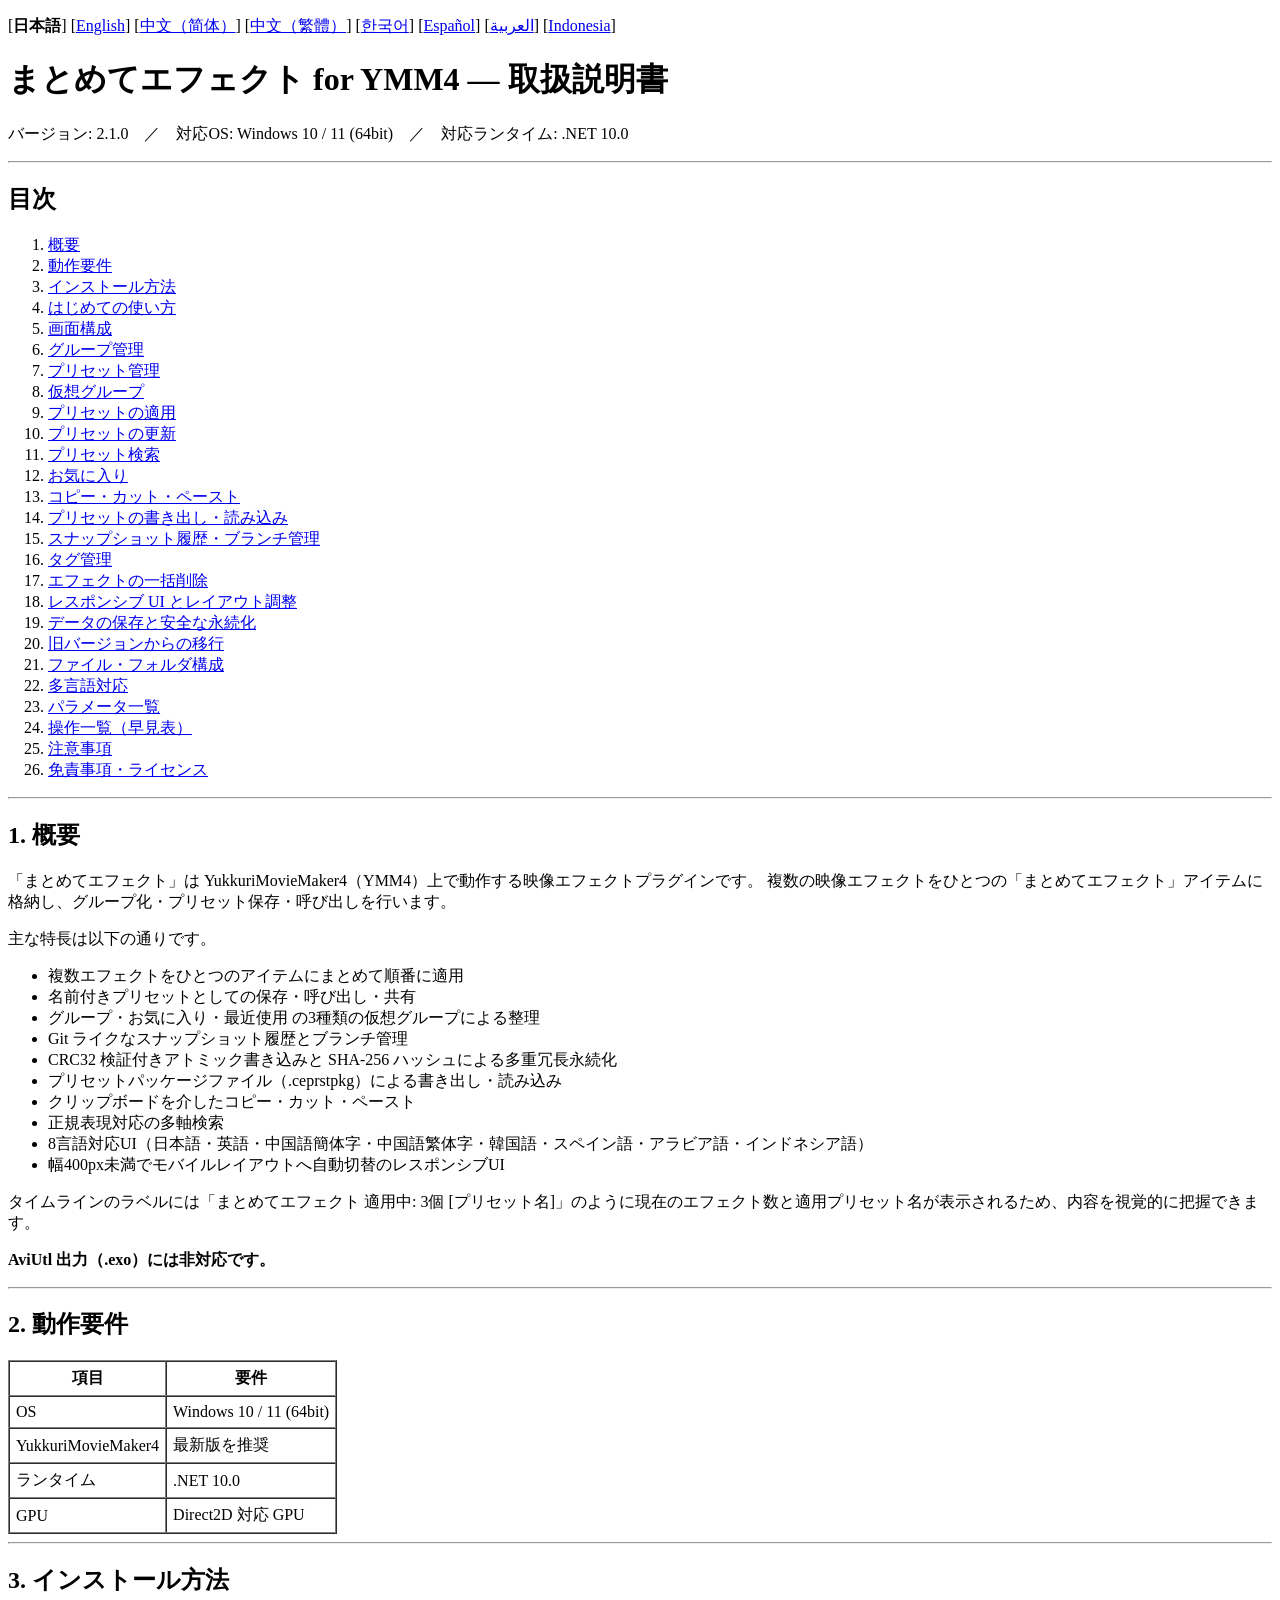
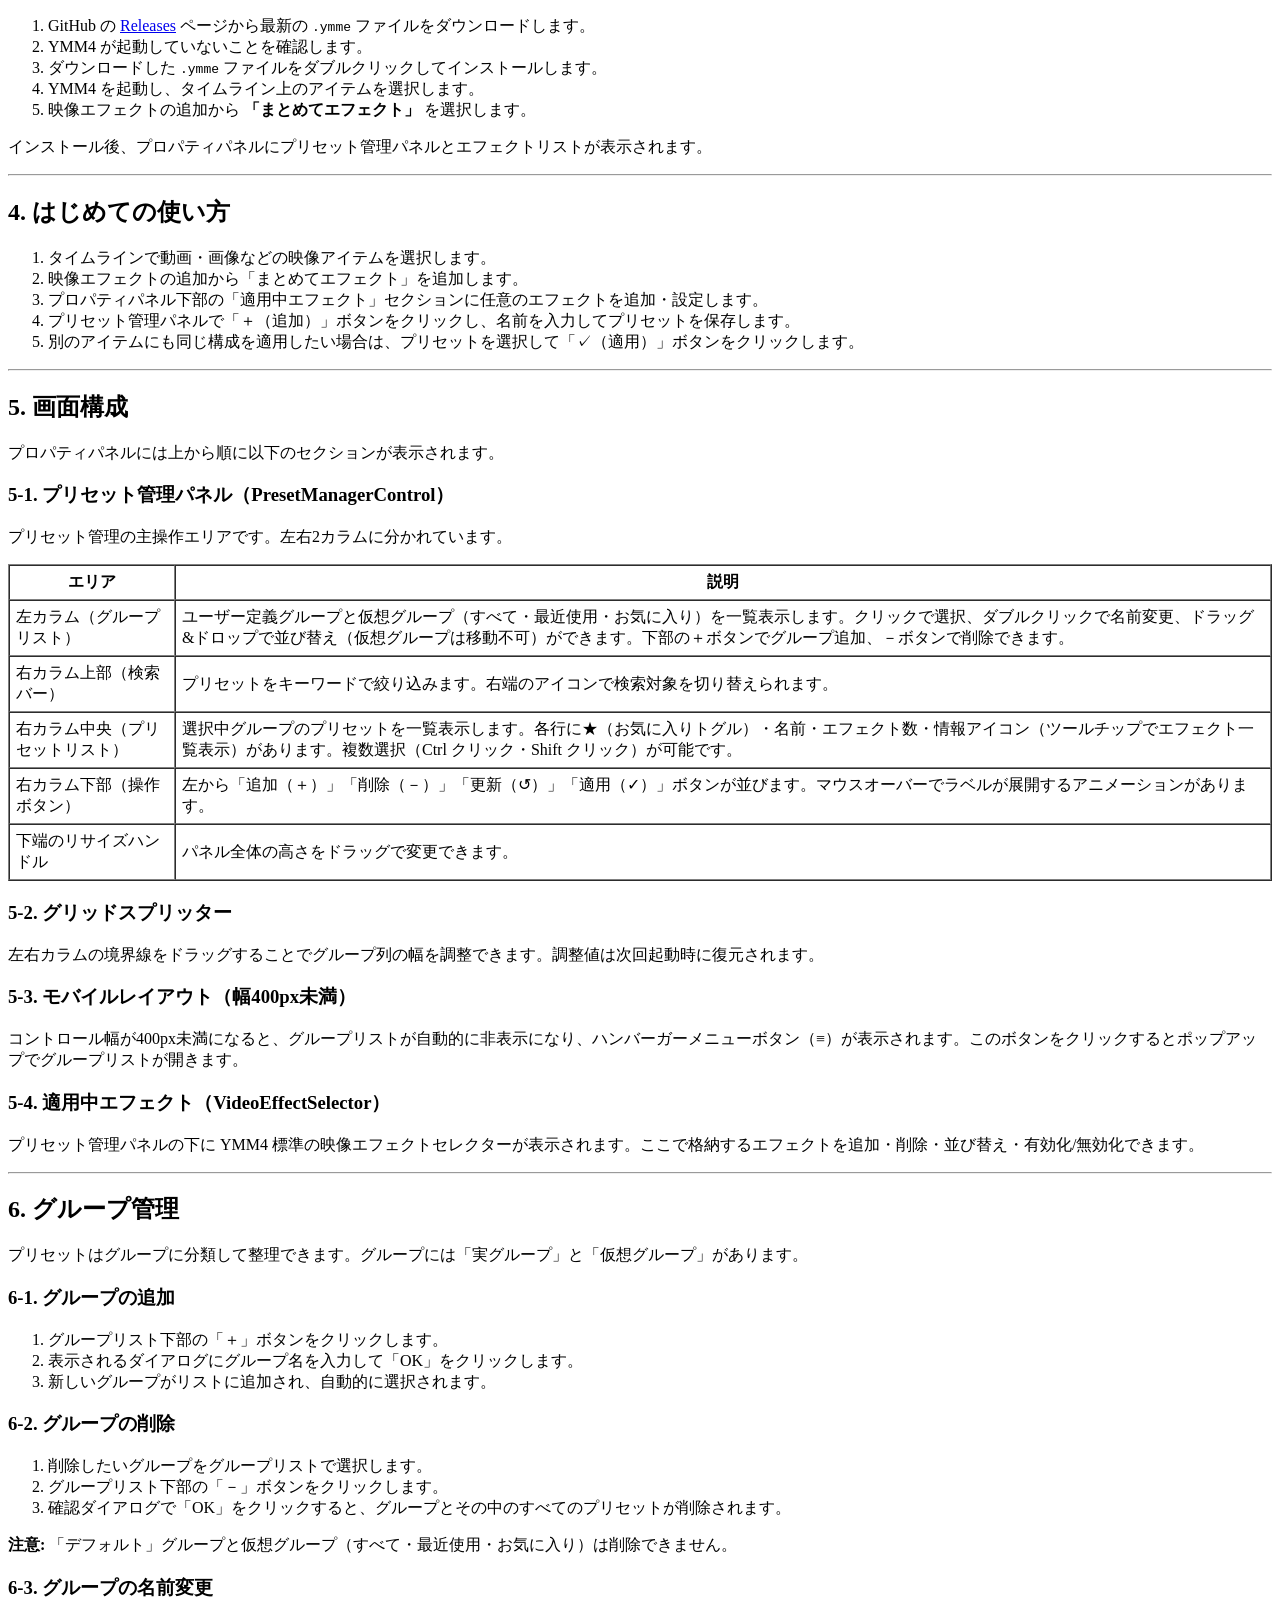
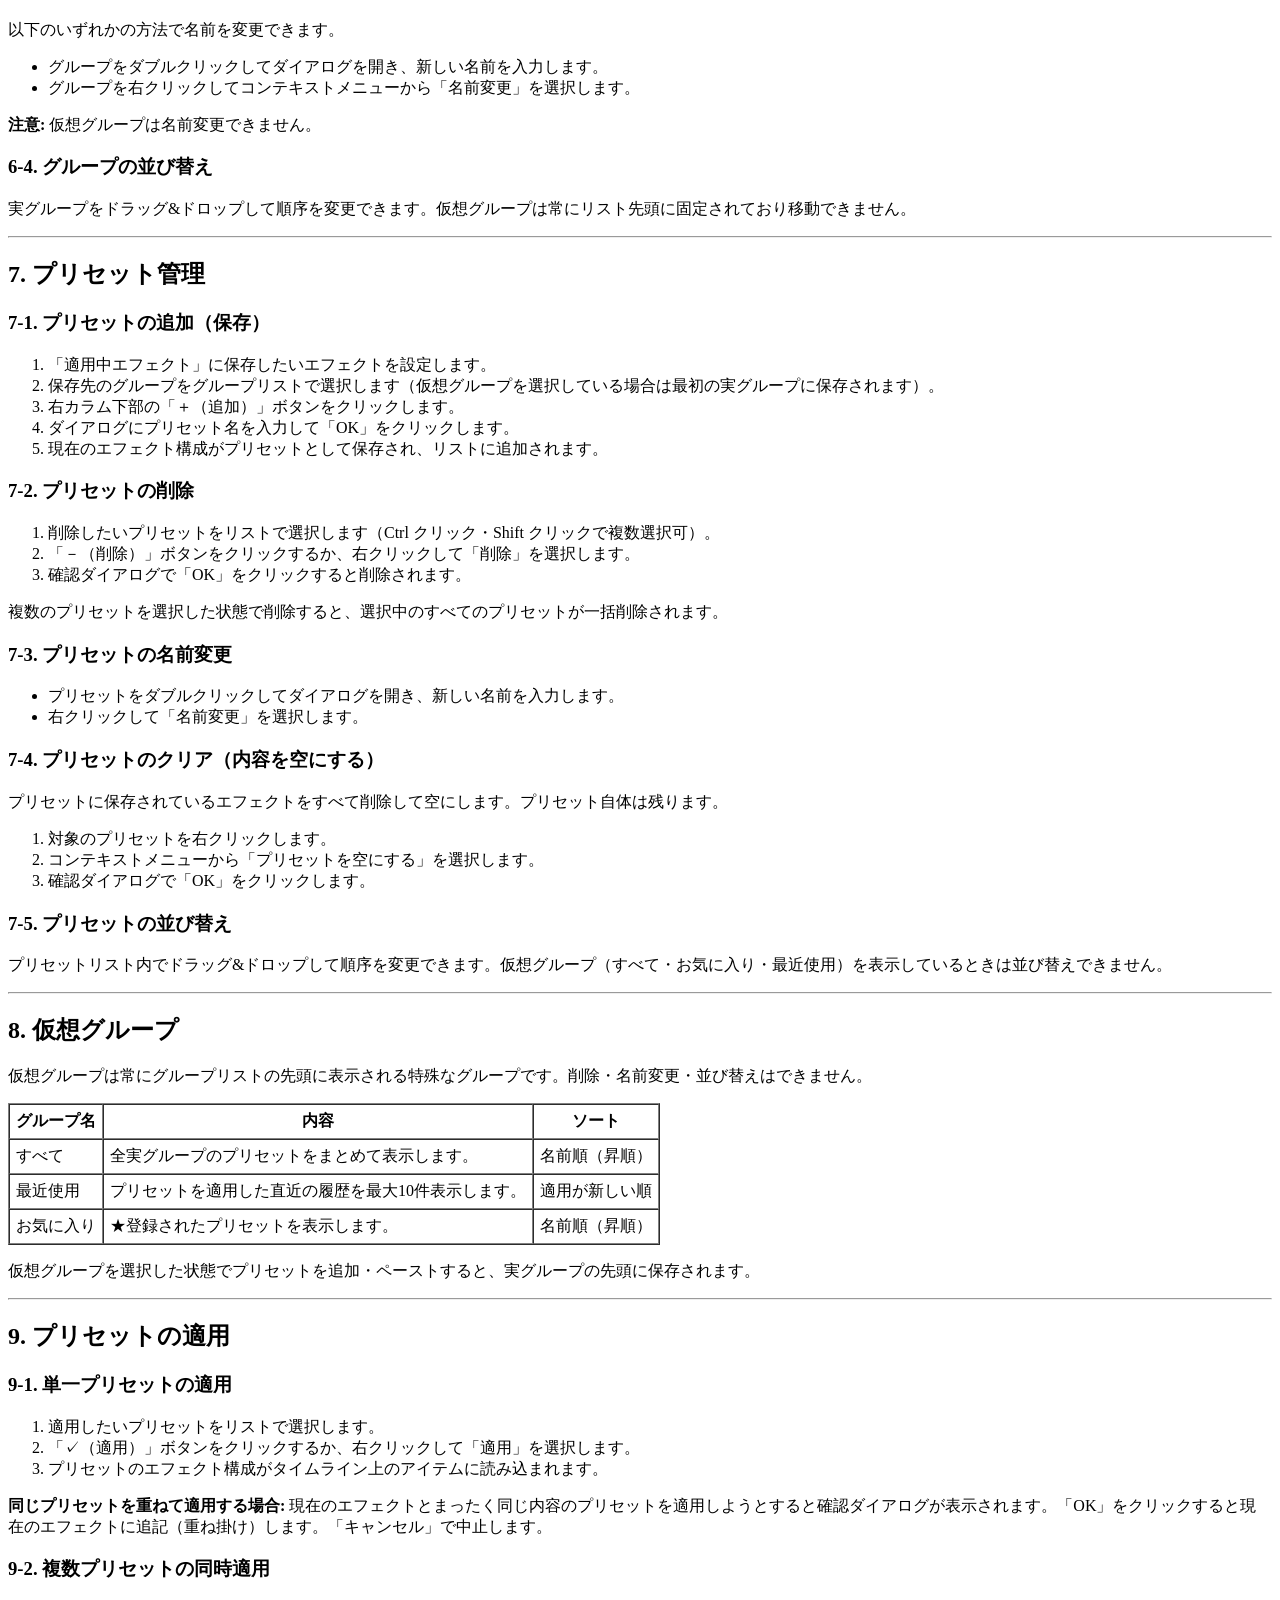
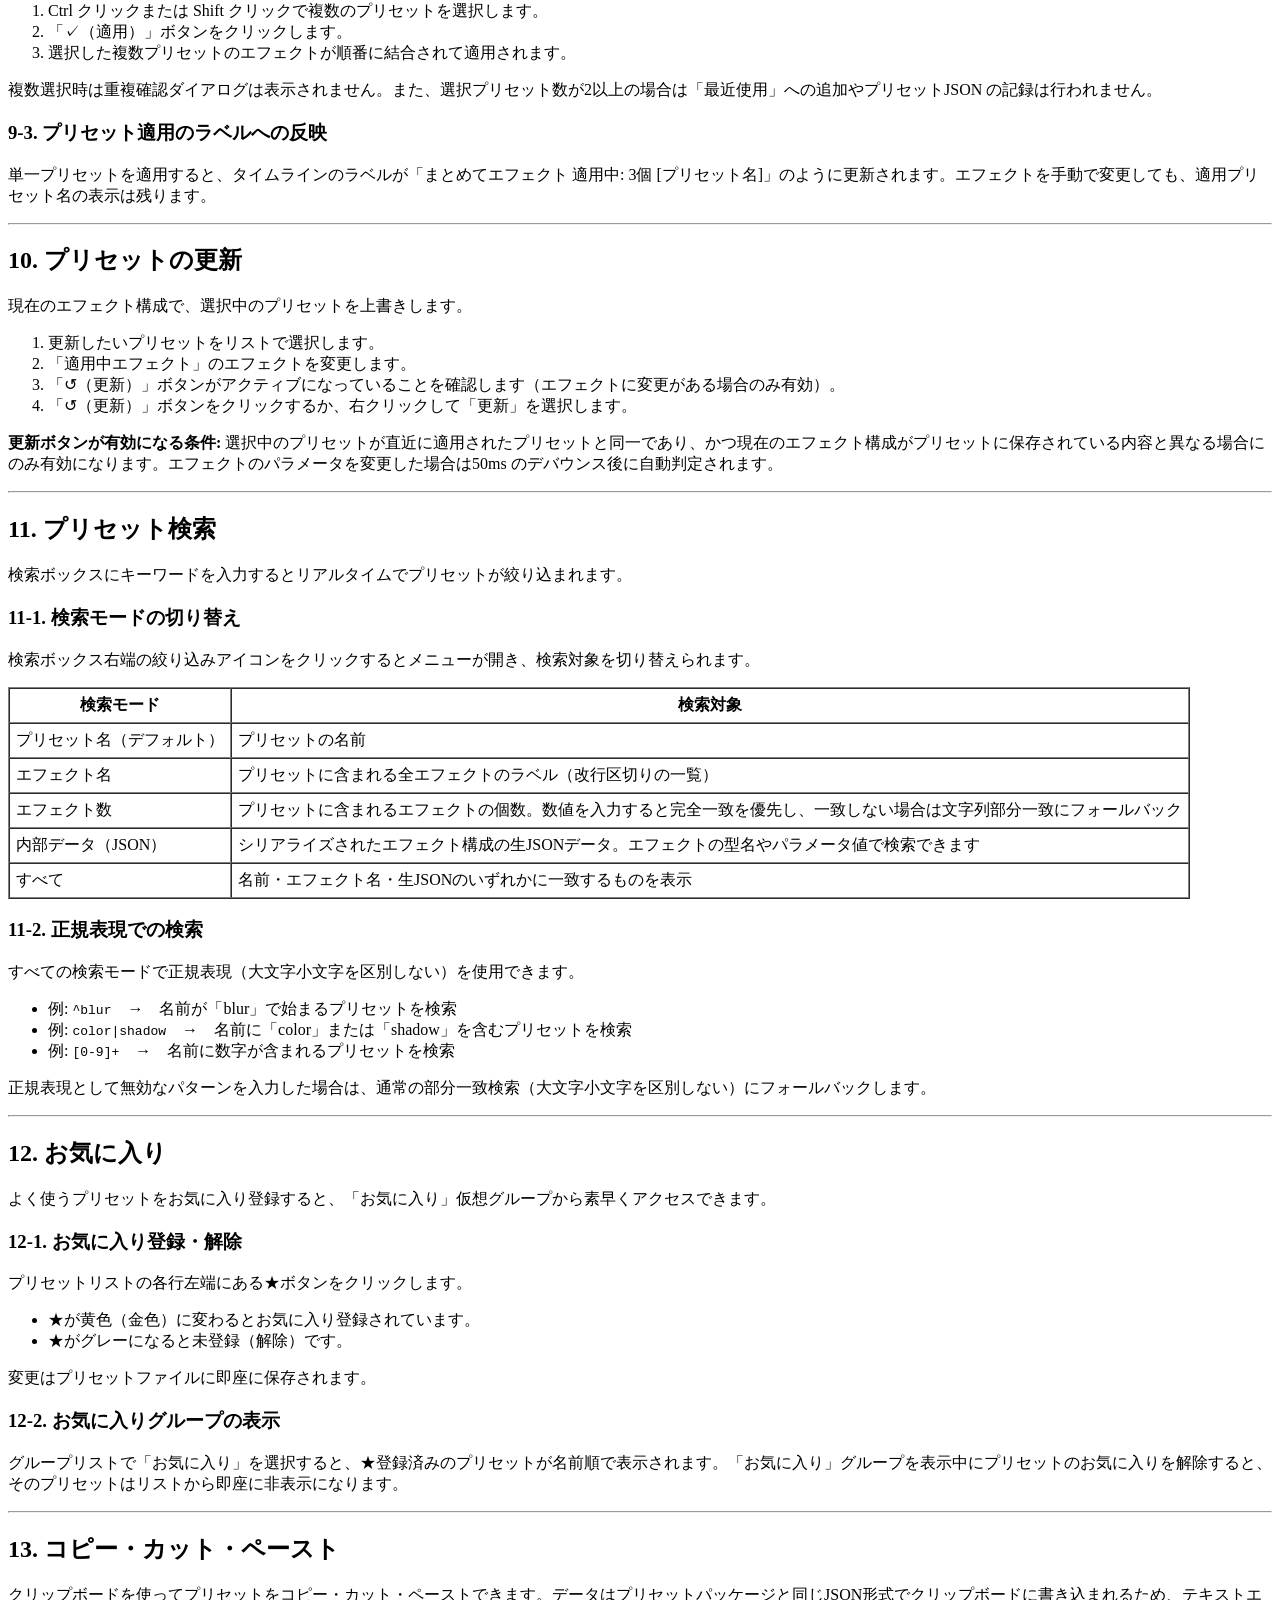
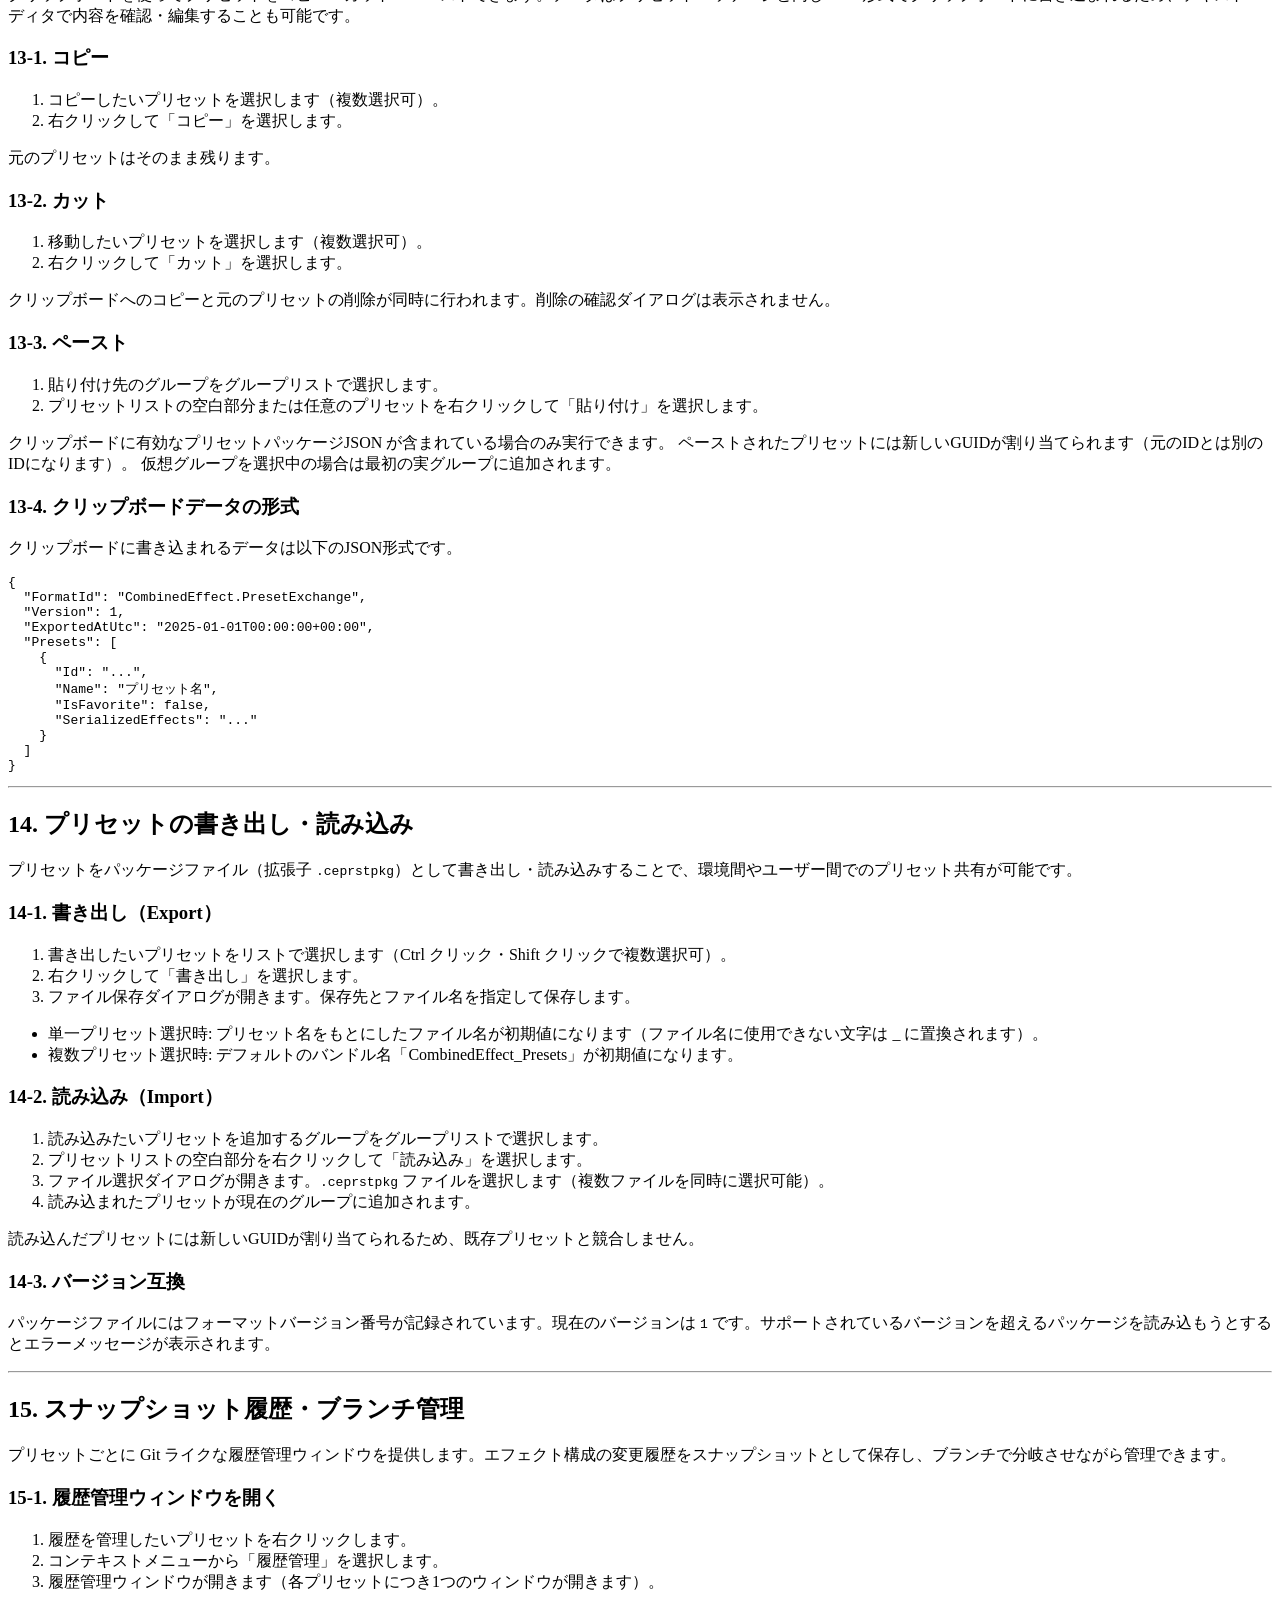
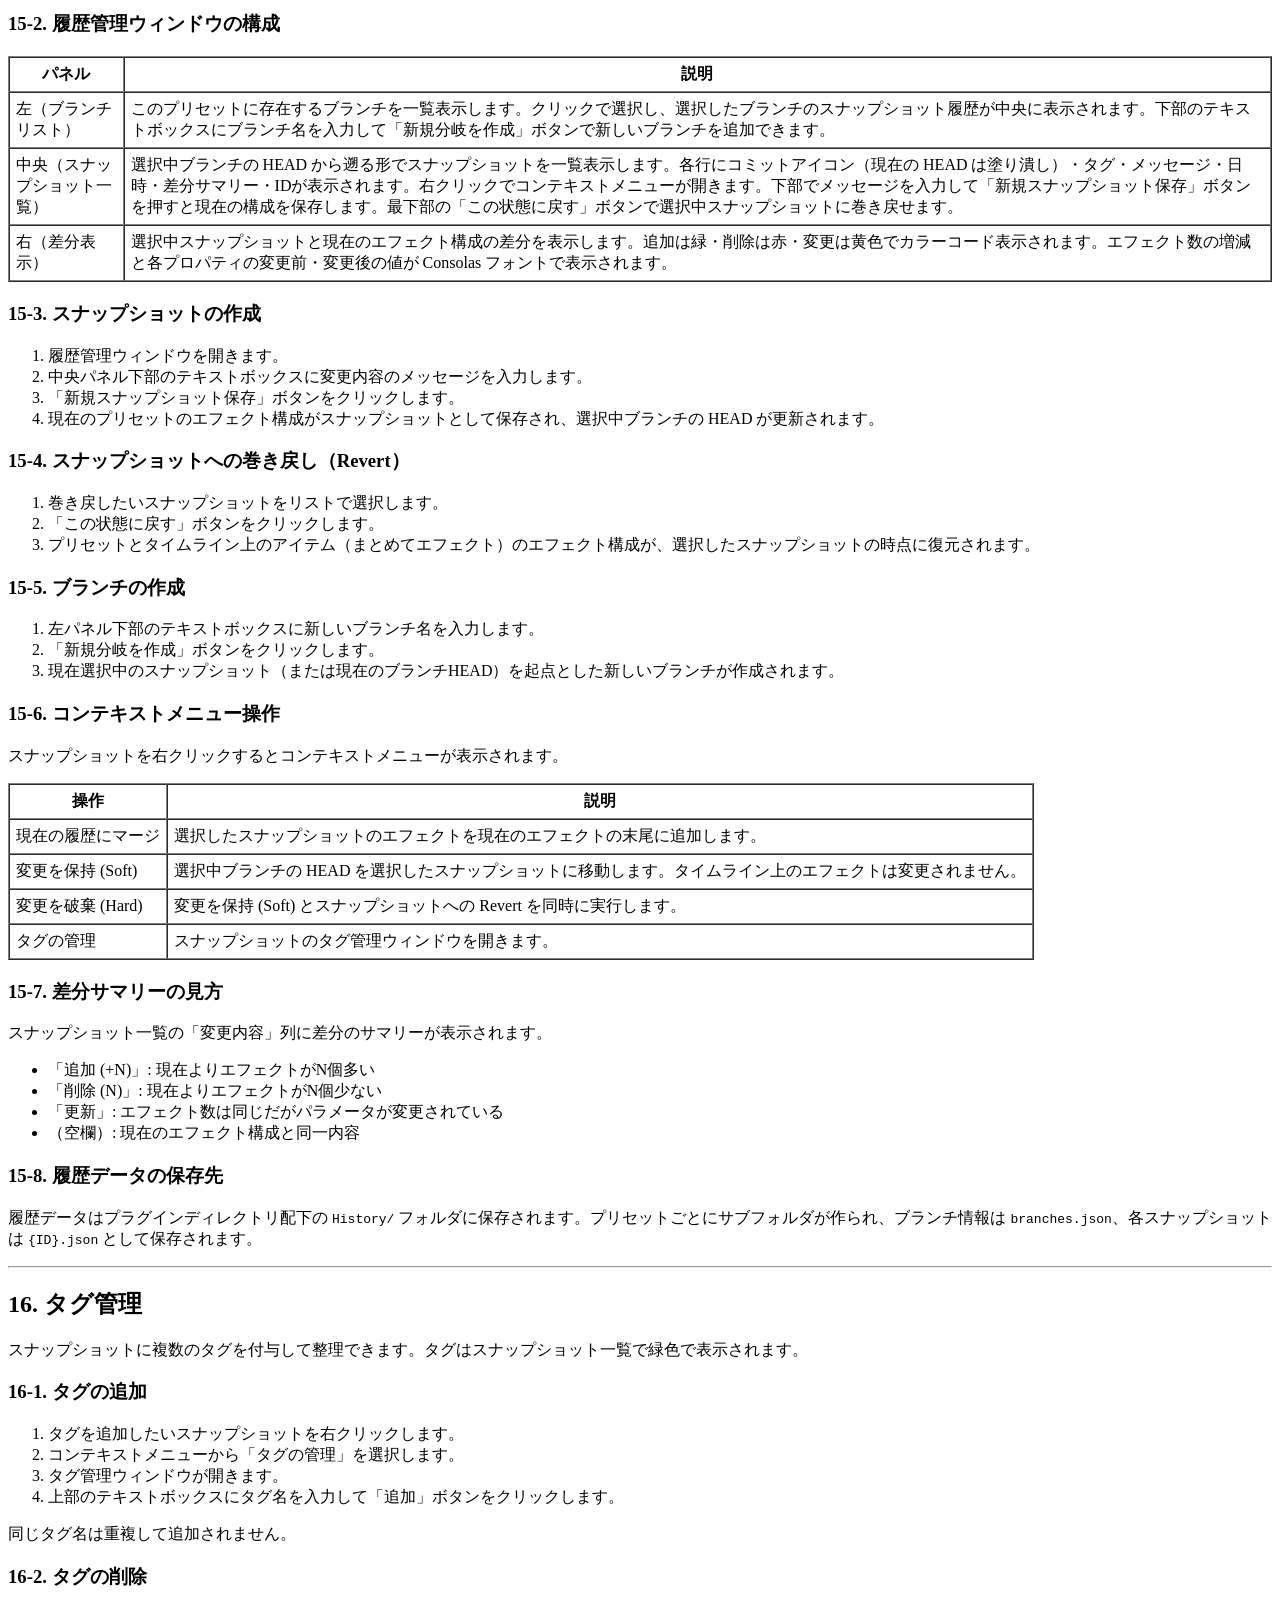
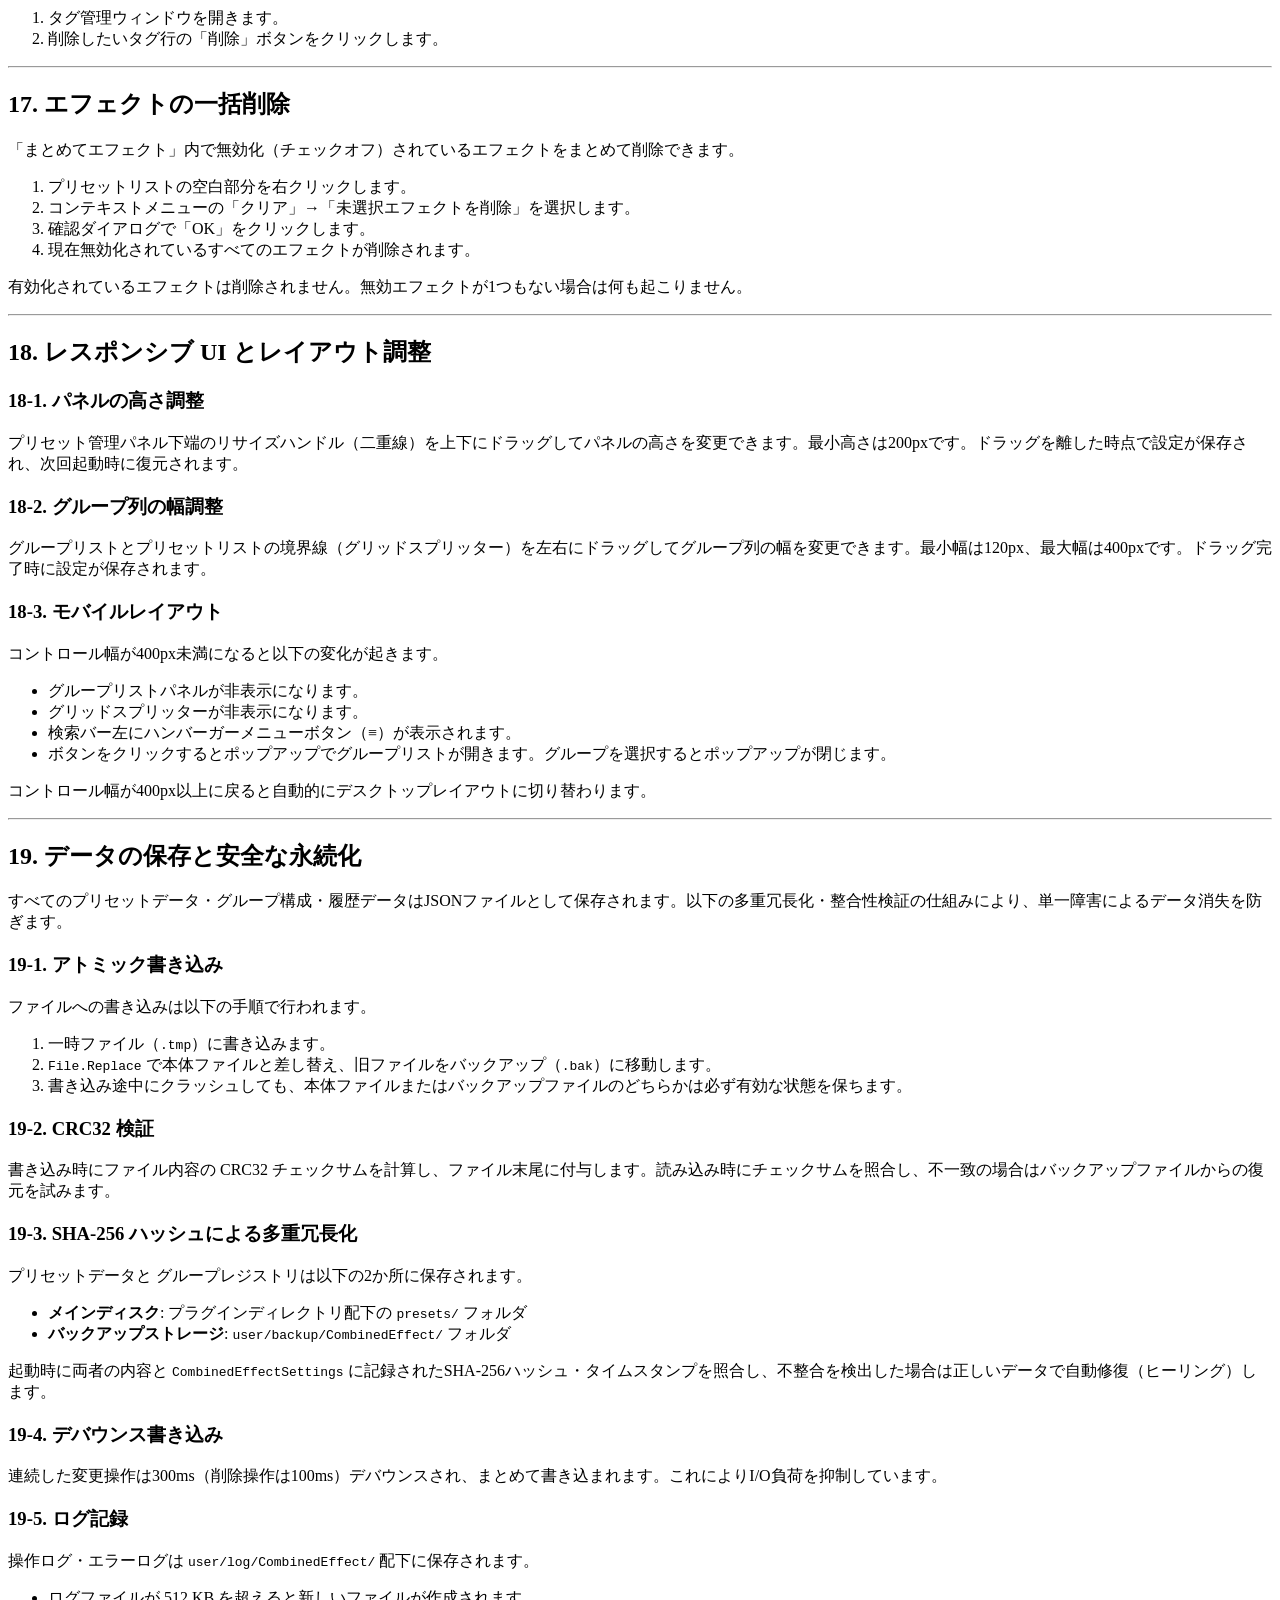
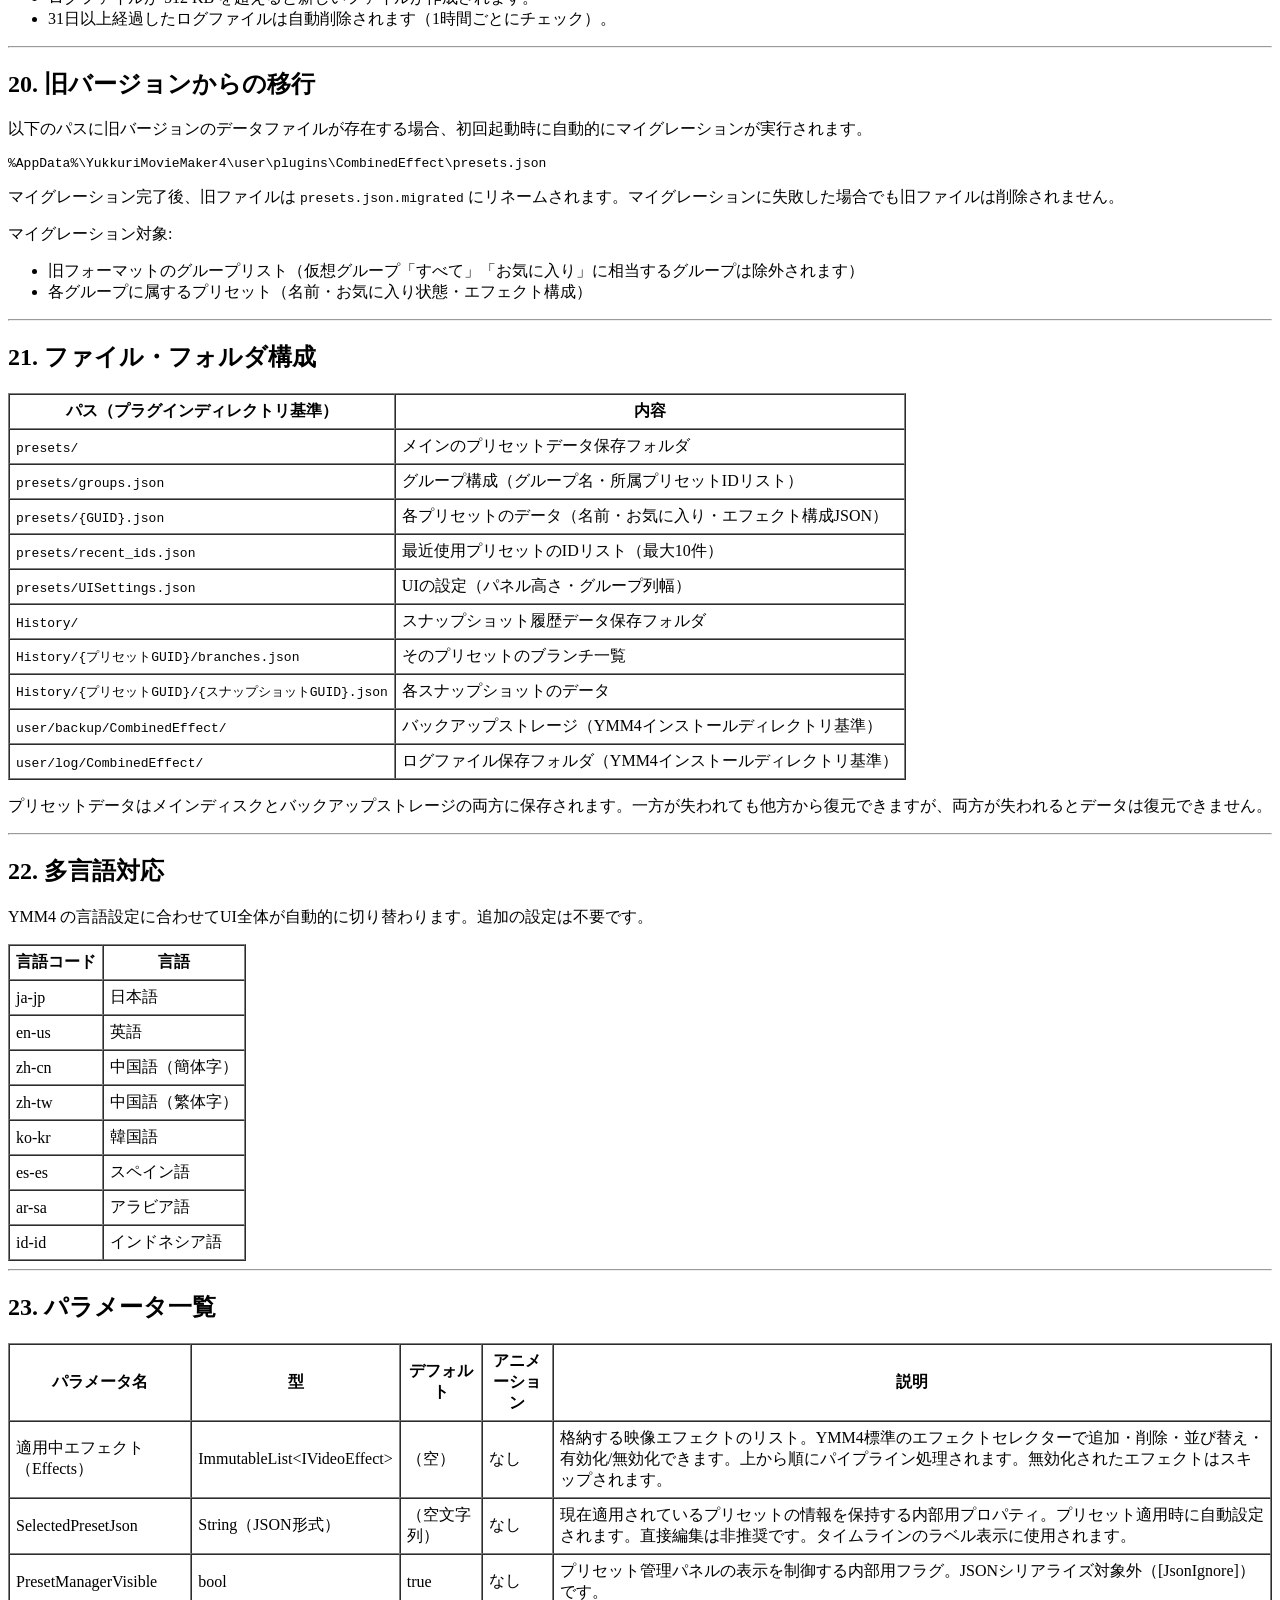
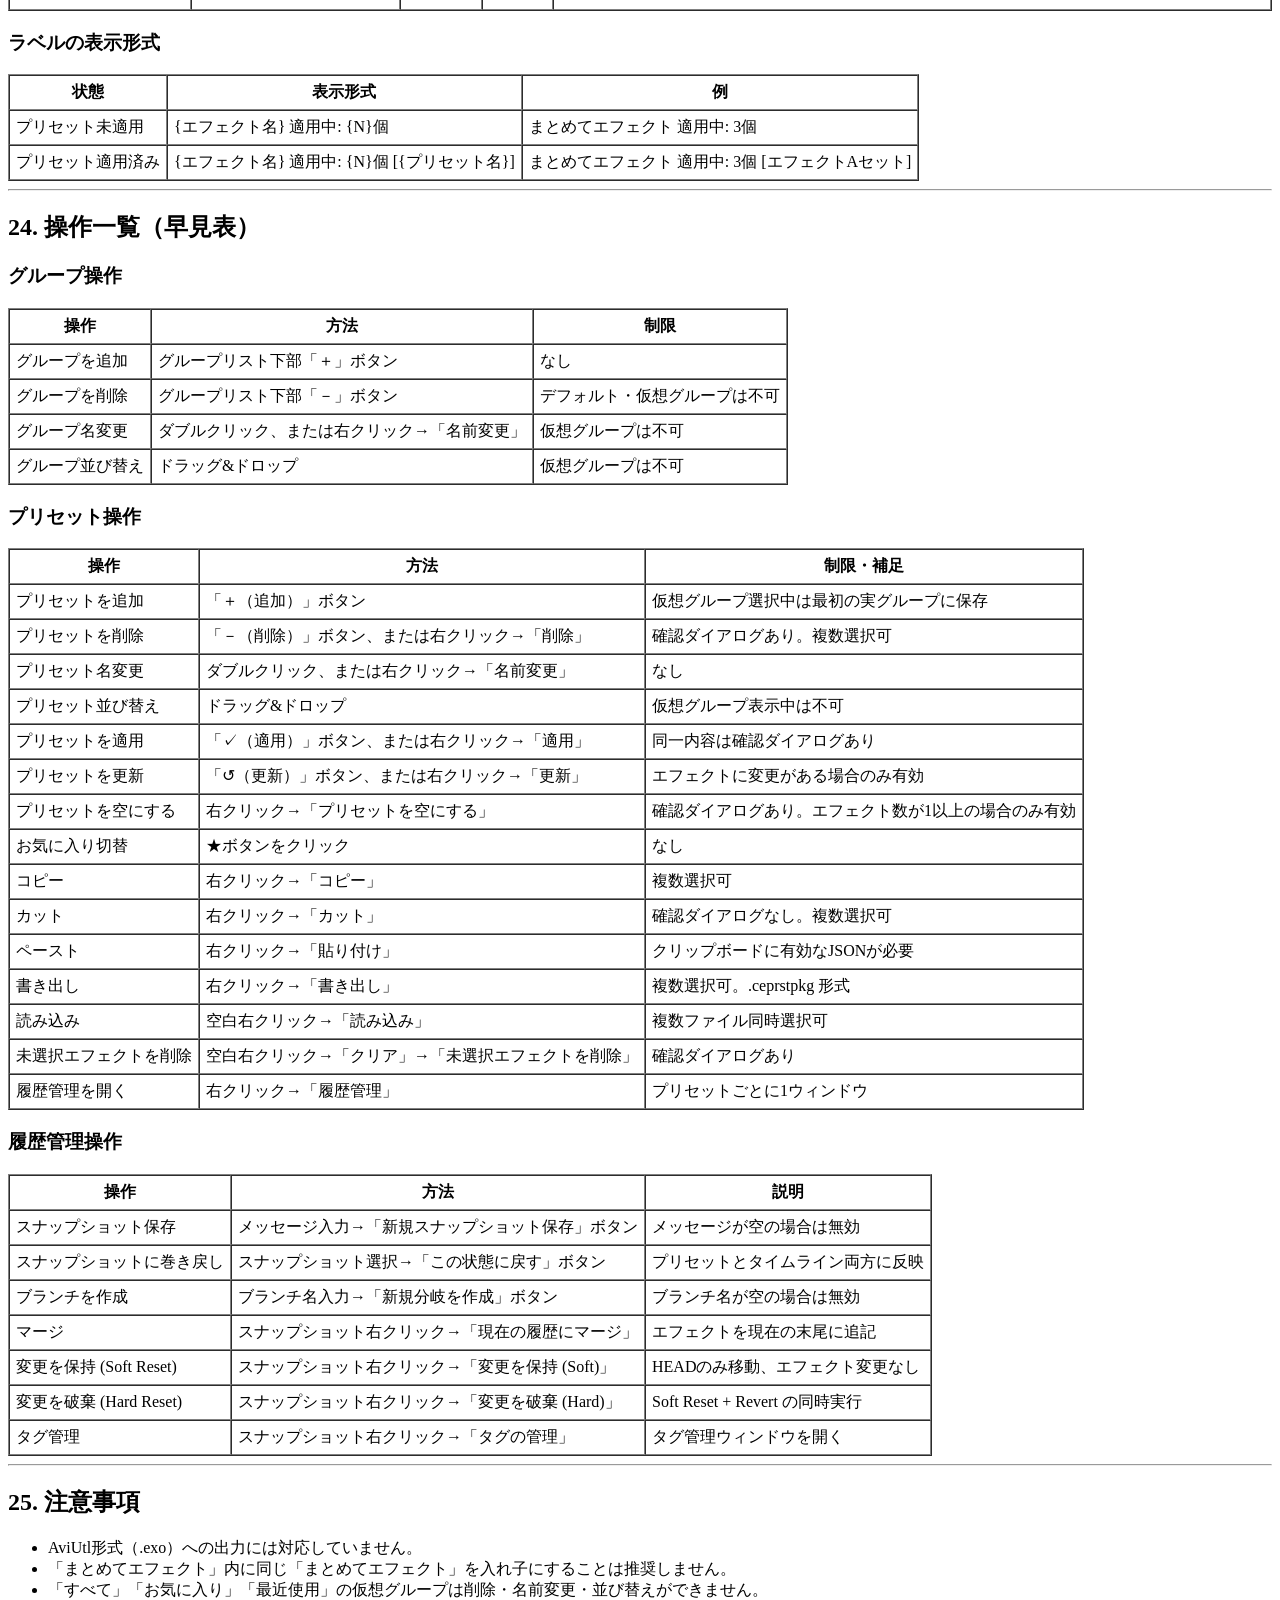
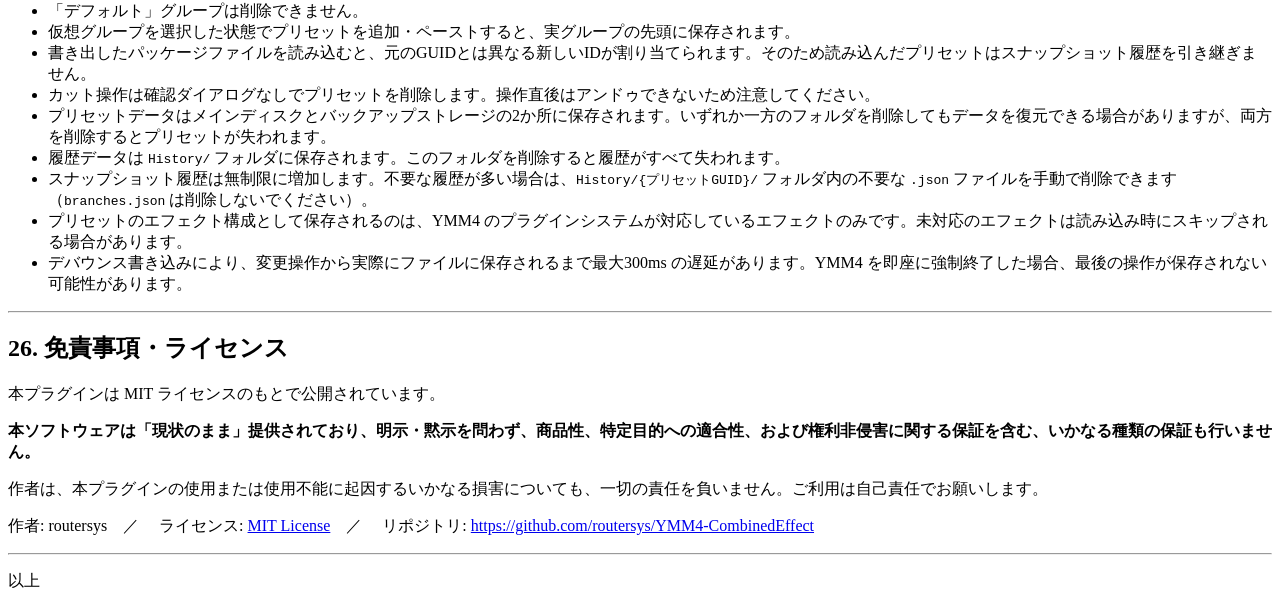
==== commit c823fcb2: "多言語マニュアル追加と更新 まとめてエフェクトプラグインの取扱説明書に多言語版HTMLを新規追加し、各言語へのリンクをindex.htmに追加しました。" ====
--- a/docs/index.htm
+++ b/docs/index.htm
@@ -5,6 +5,17 @@
 <title>まとめてエフェクト 取扱説明書</title>
 </head>
 <body>
+
+<p>
+[<strong>日本語</strong>]
+[<a href="index_en.htm">English</a>]
+[<a href="index_zh-cn.htm">中文（简体）</a>]
+[<a href="index_zh-tw.htm">中文（繁體）</a>]
+[<a href="index_ko.htm">한국어</a>]
+[<a href="index_es.htm">Español</a>]
+[<a href="index_ar.htm">العربية</a>]
+[<a href="index_id.htm">Indonesia</a>]
+</p>
 
 <h1>まとめてエフェクト for YMM4 — 取扱説明書</h1>
 <p>バージョン: 2.1.0　／　対応OS: Windows 10 / 11 (64bit)　／　対応ランタイム: .NET 10.0</p>
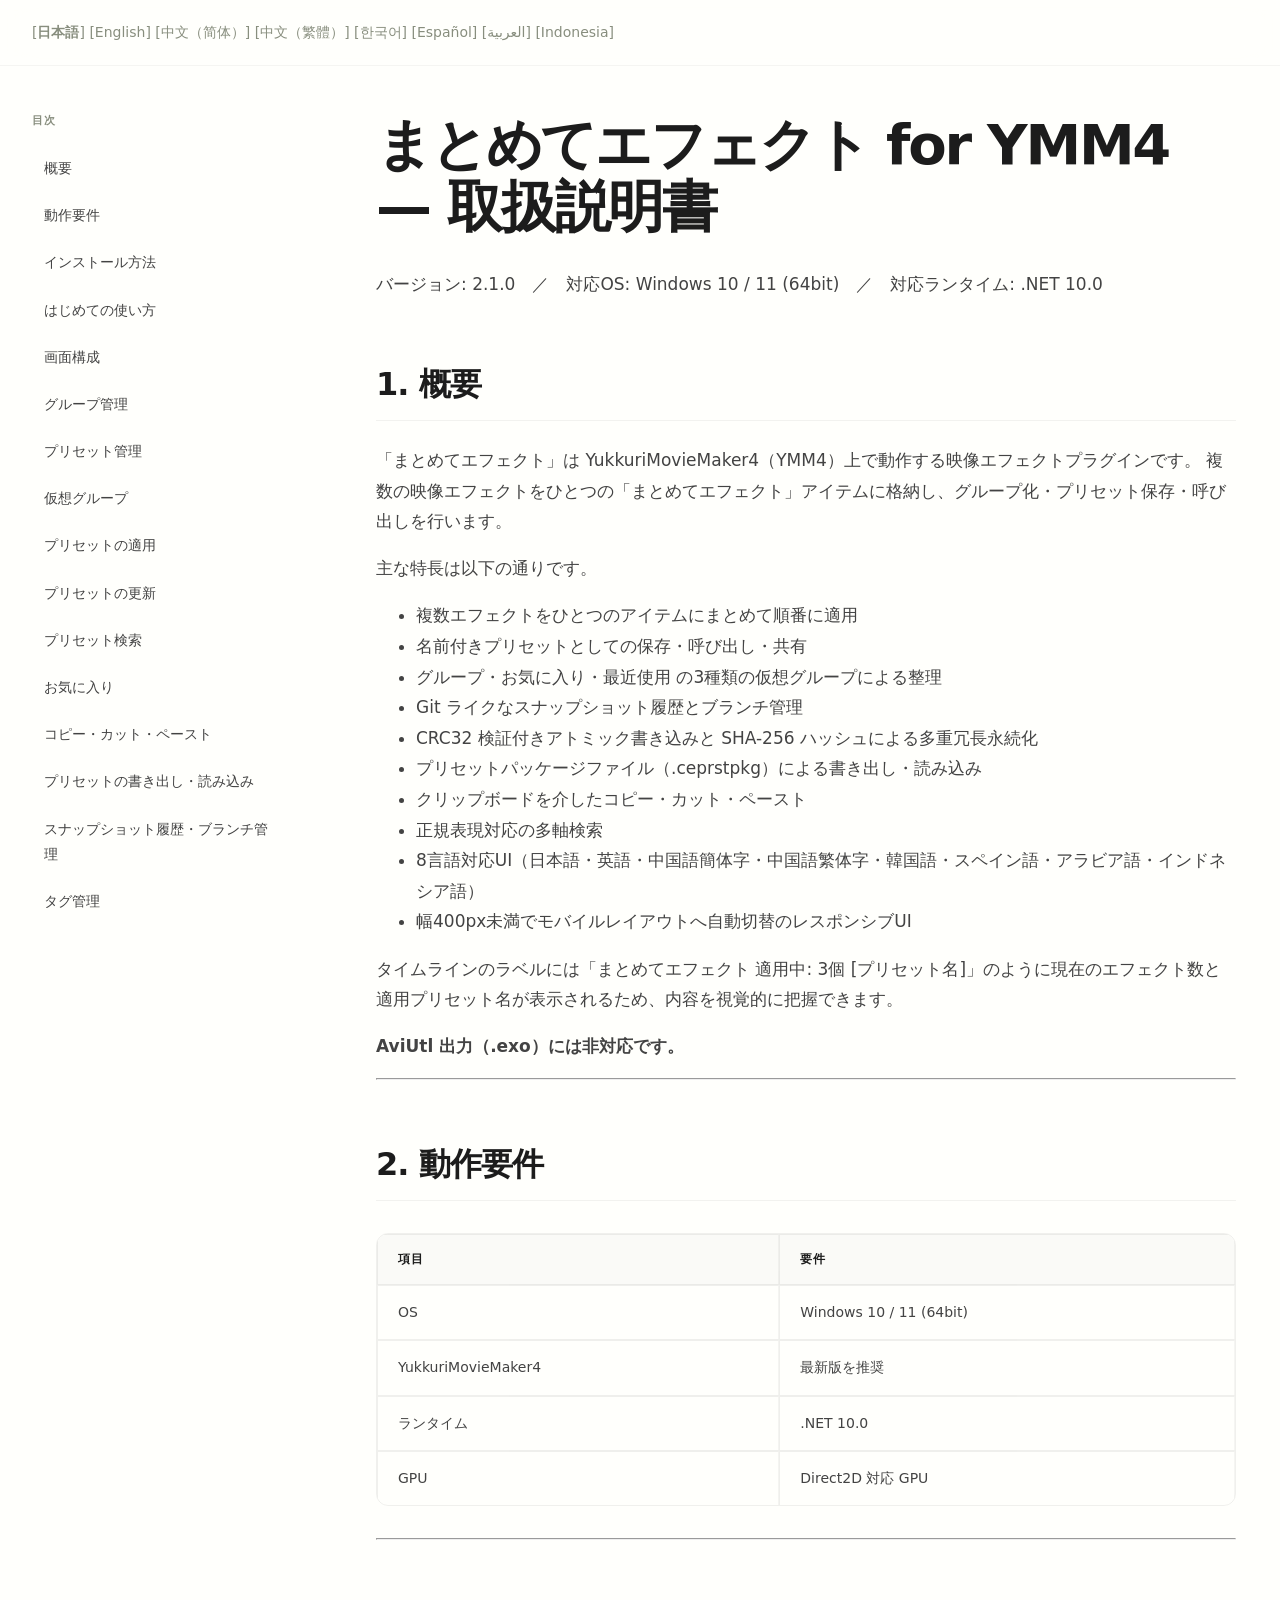
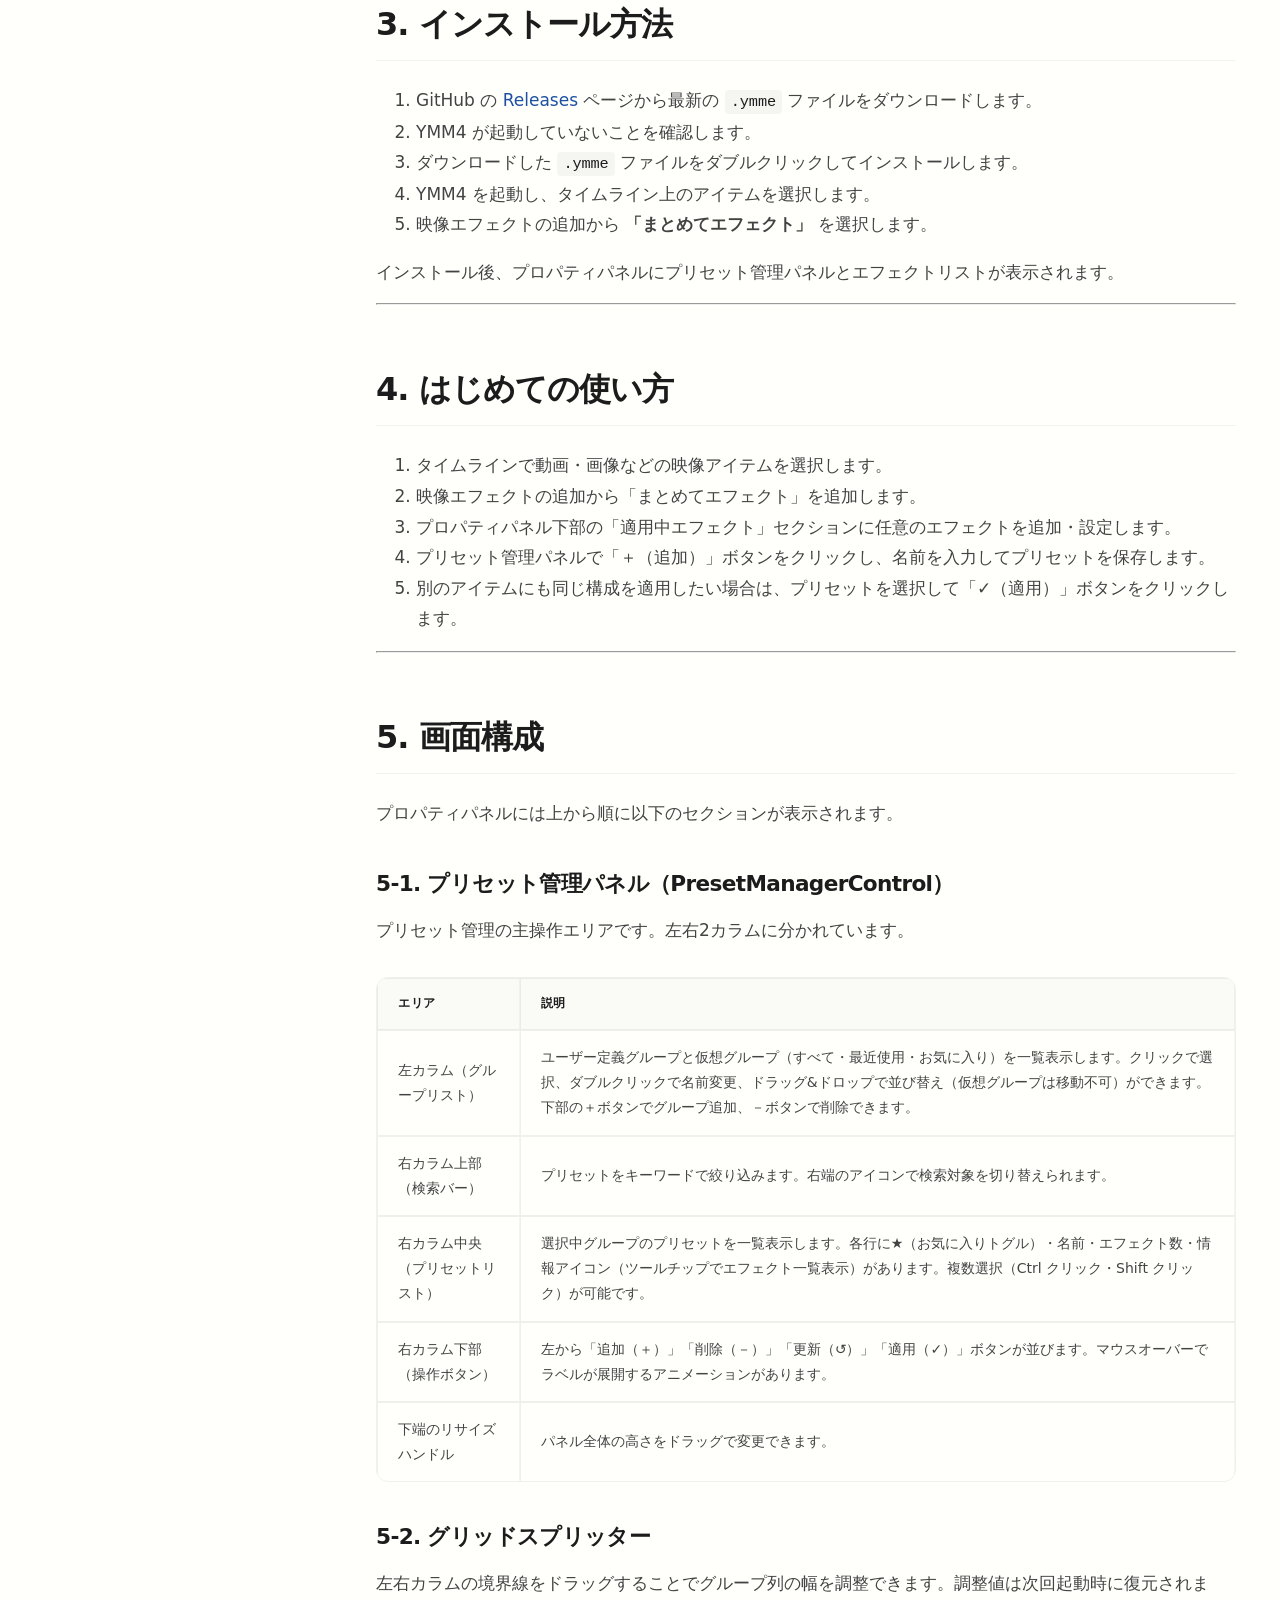
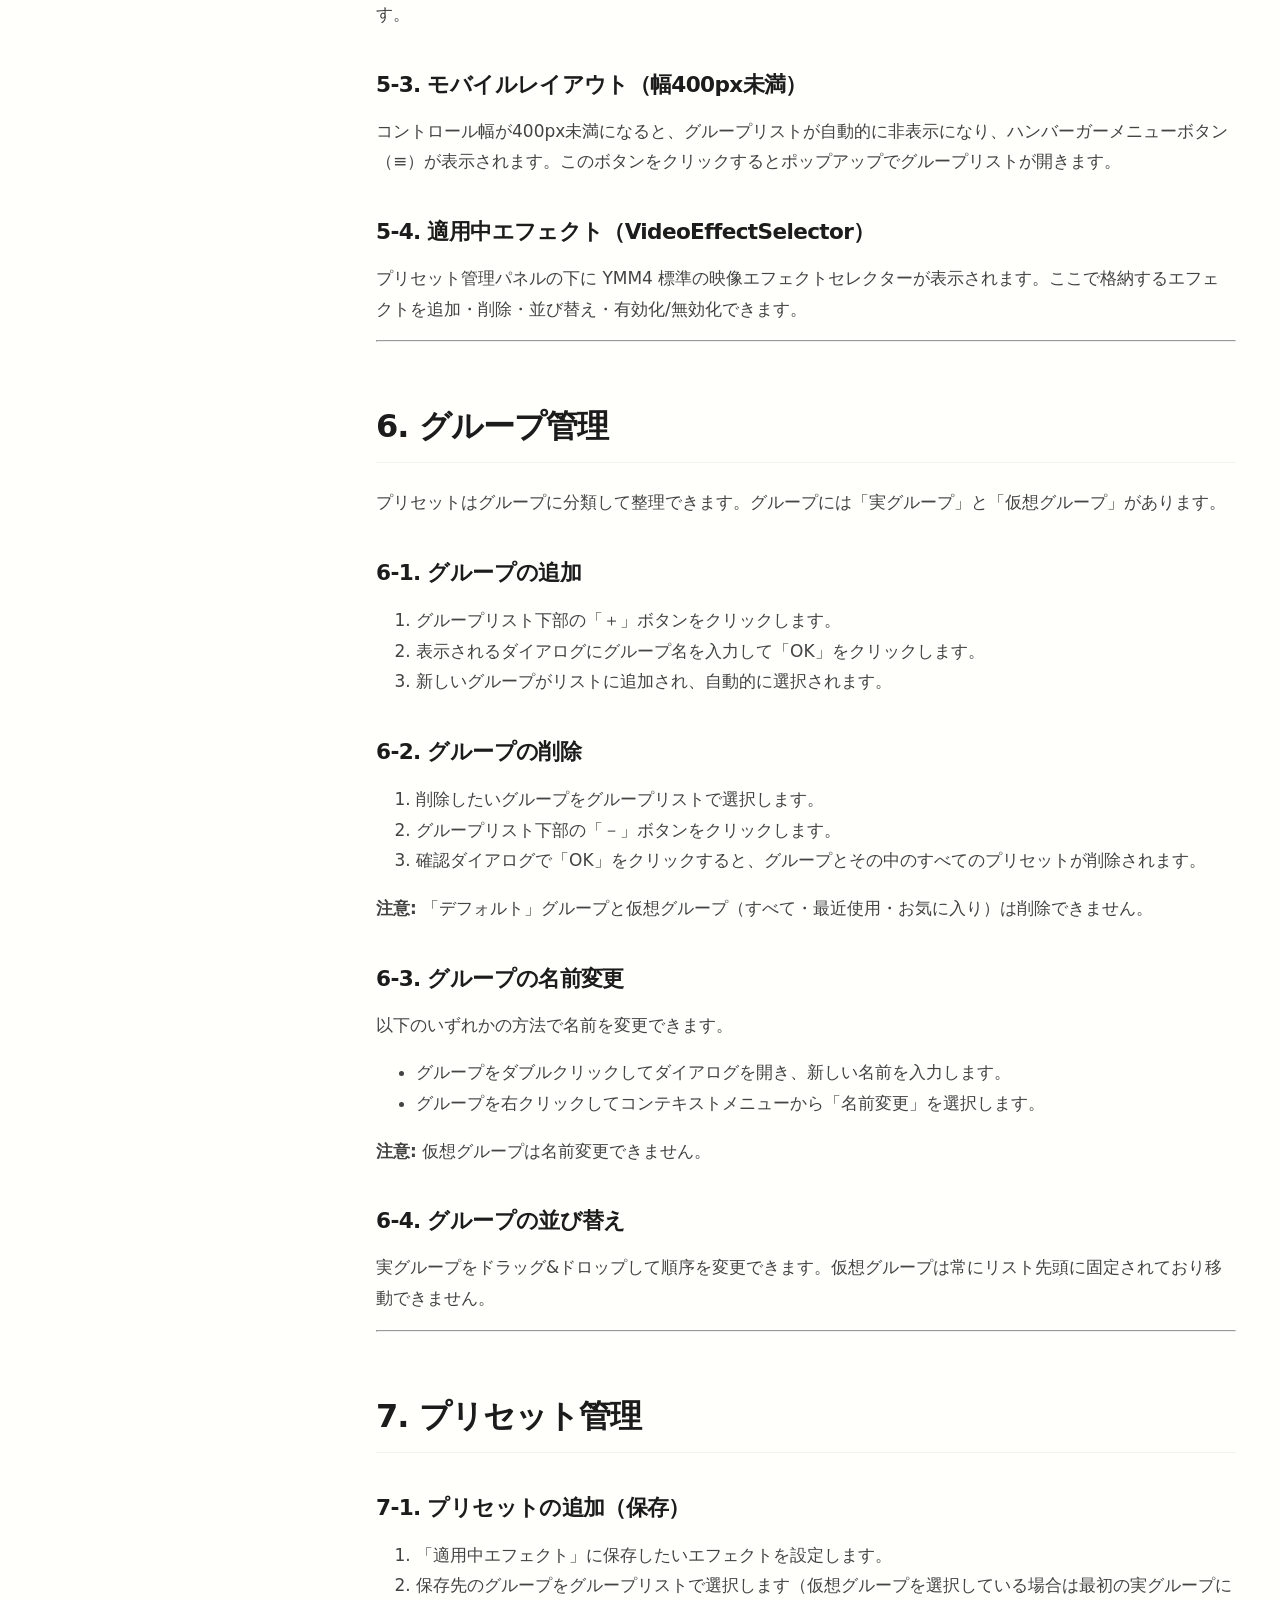
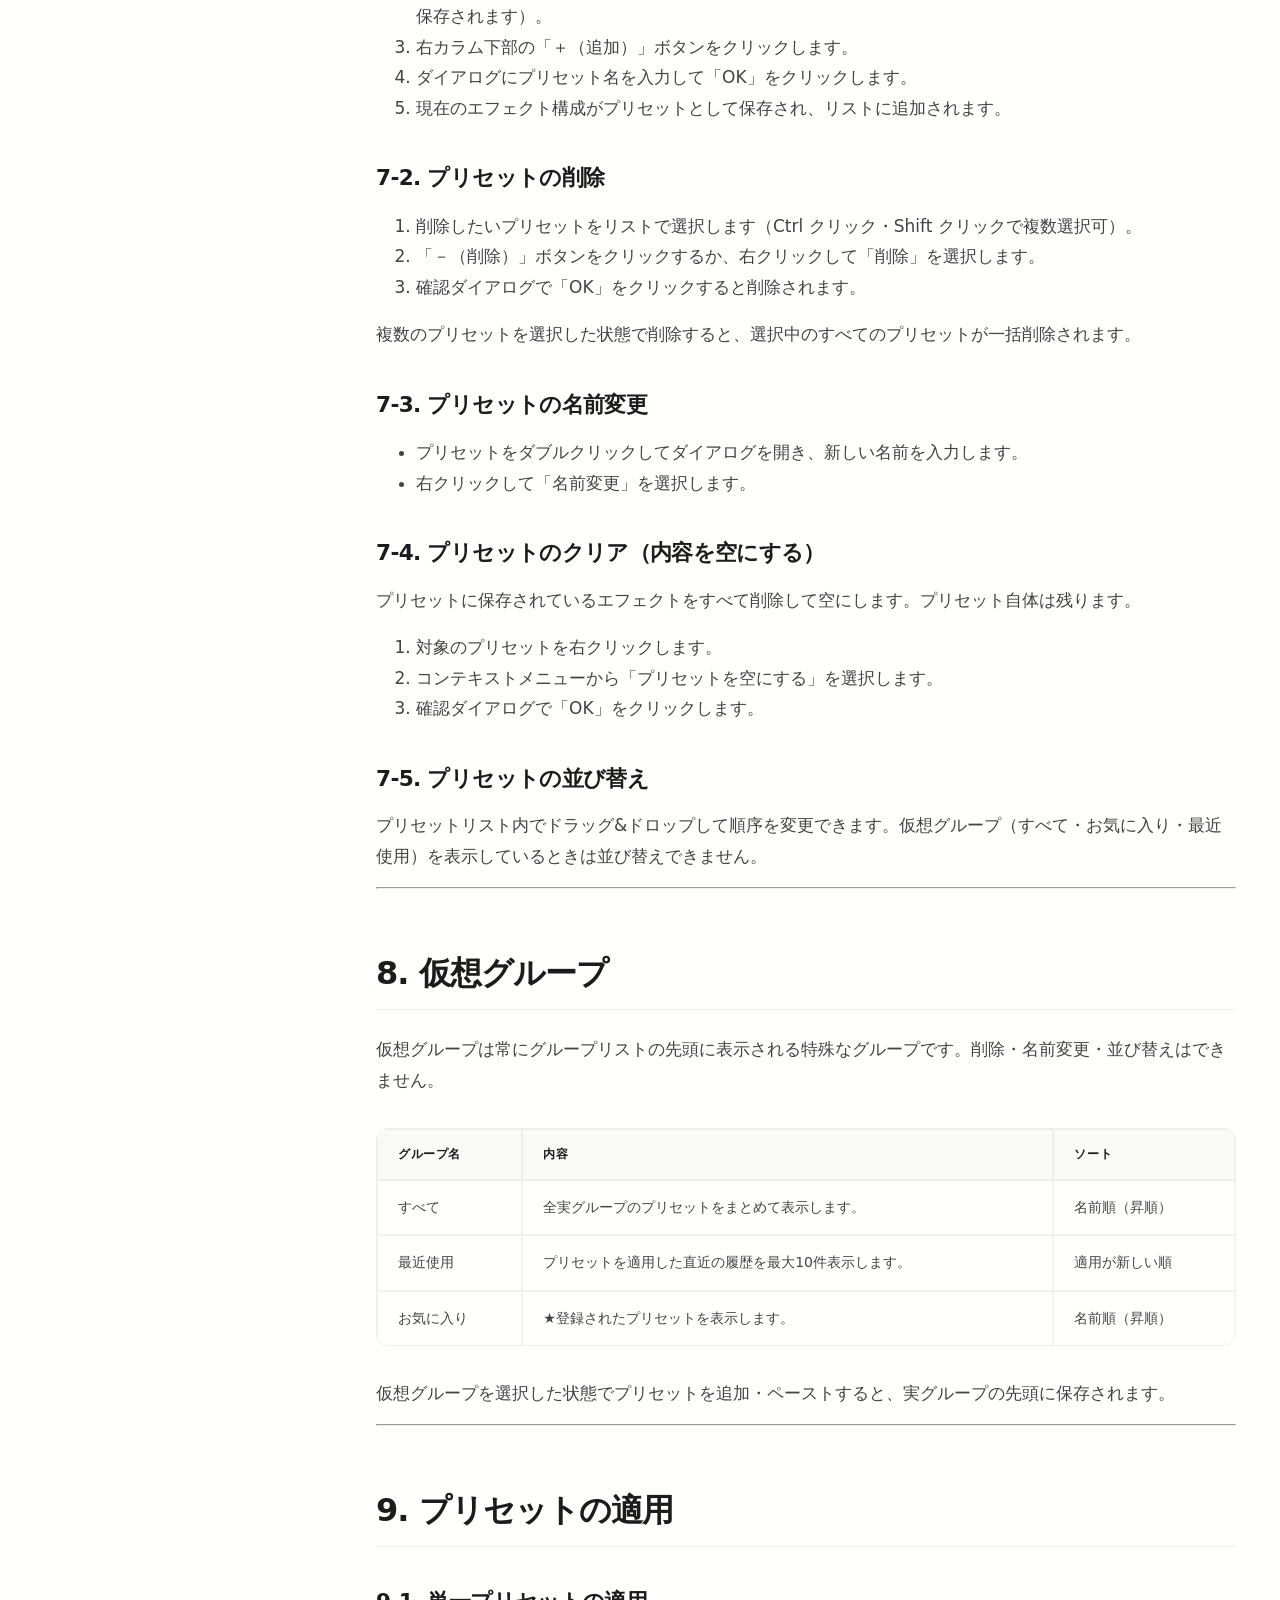
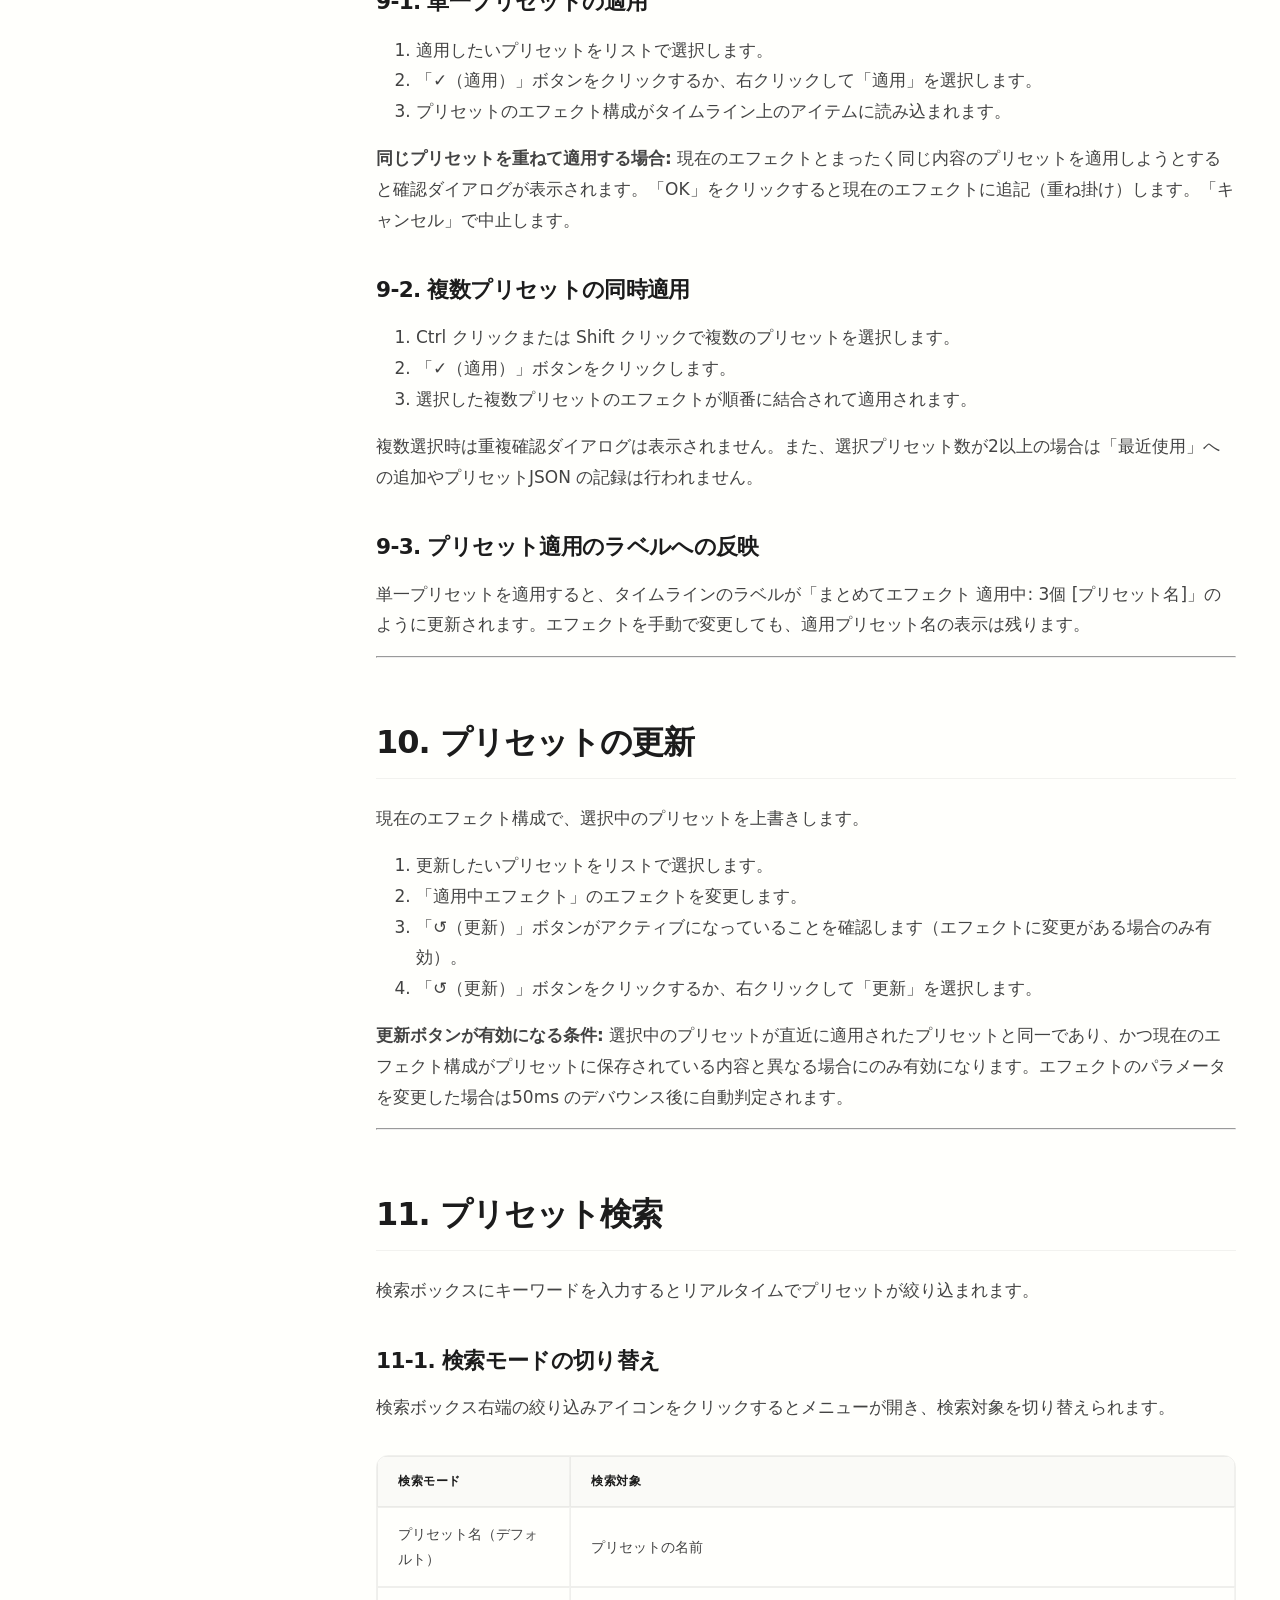
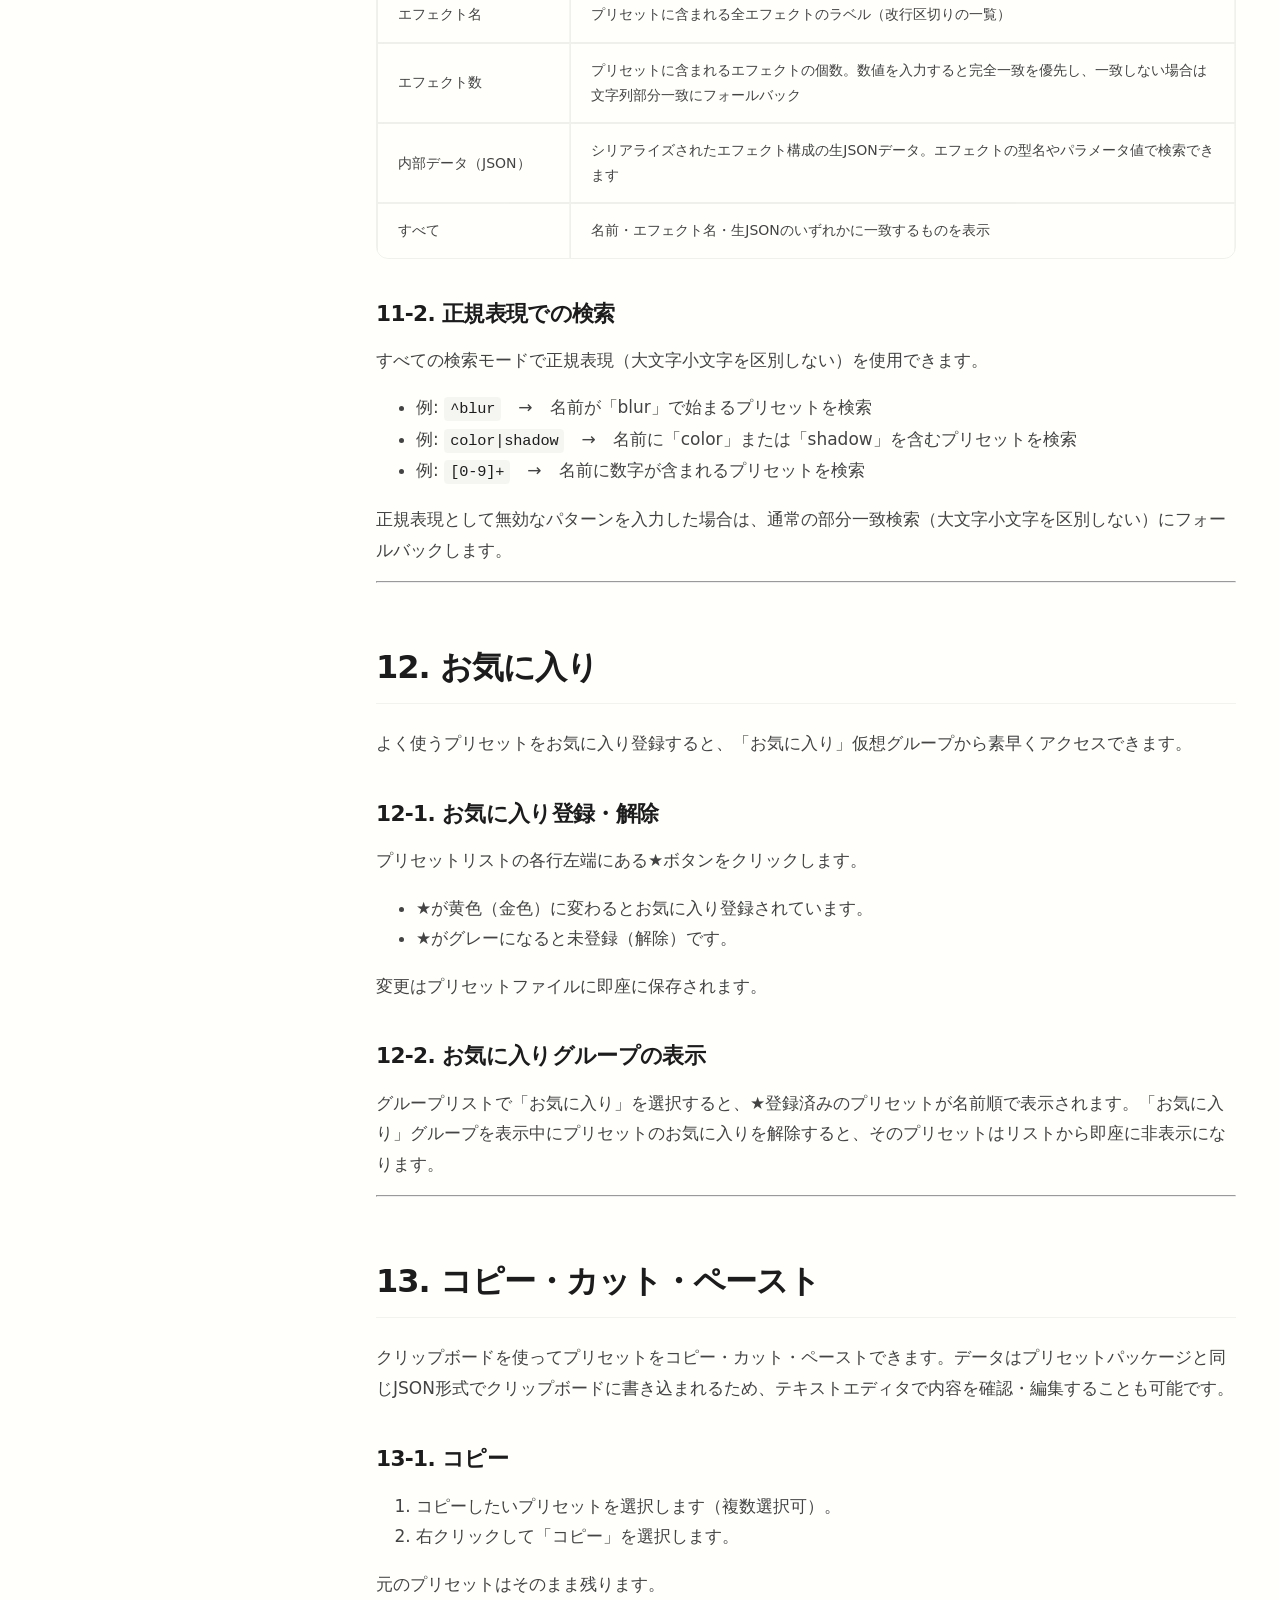
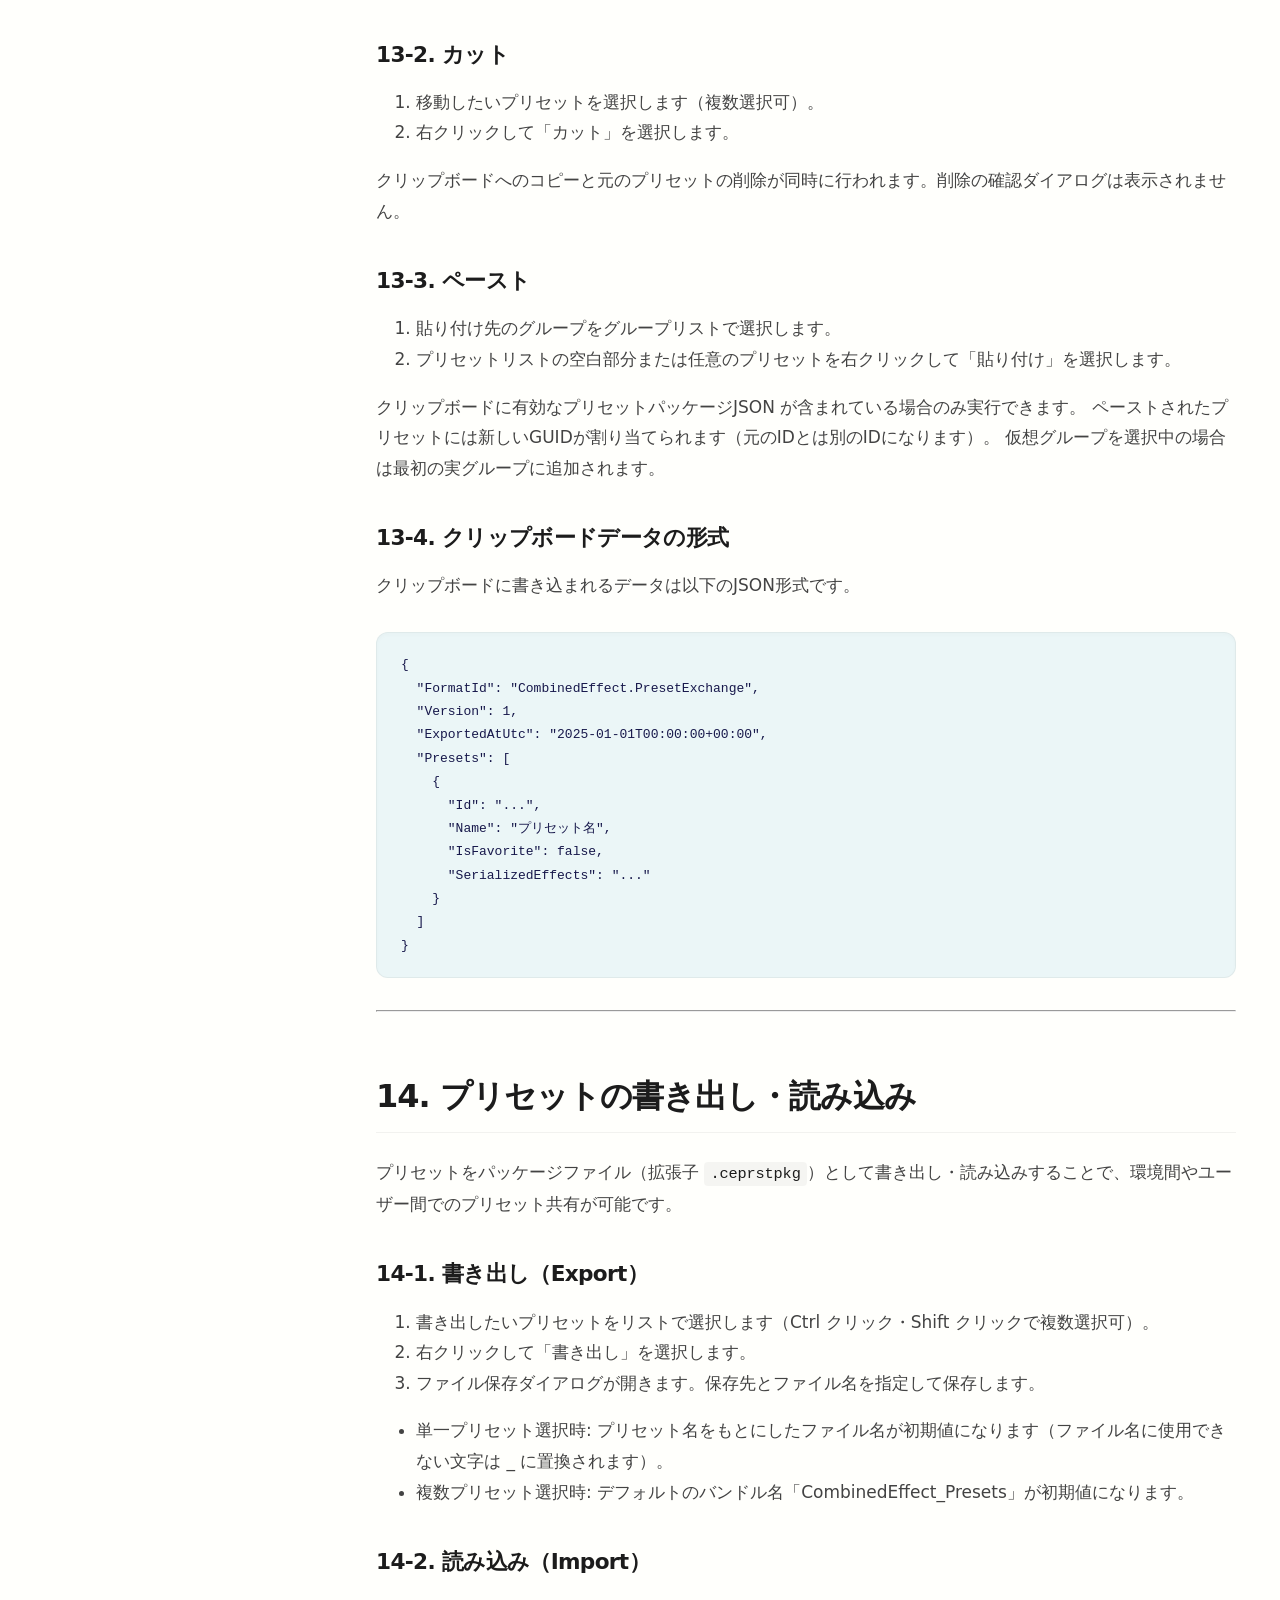
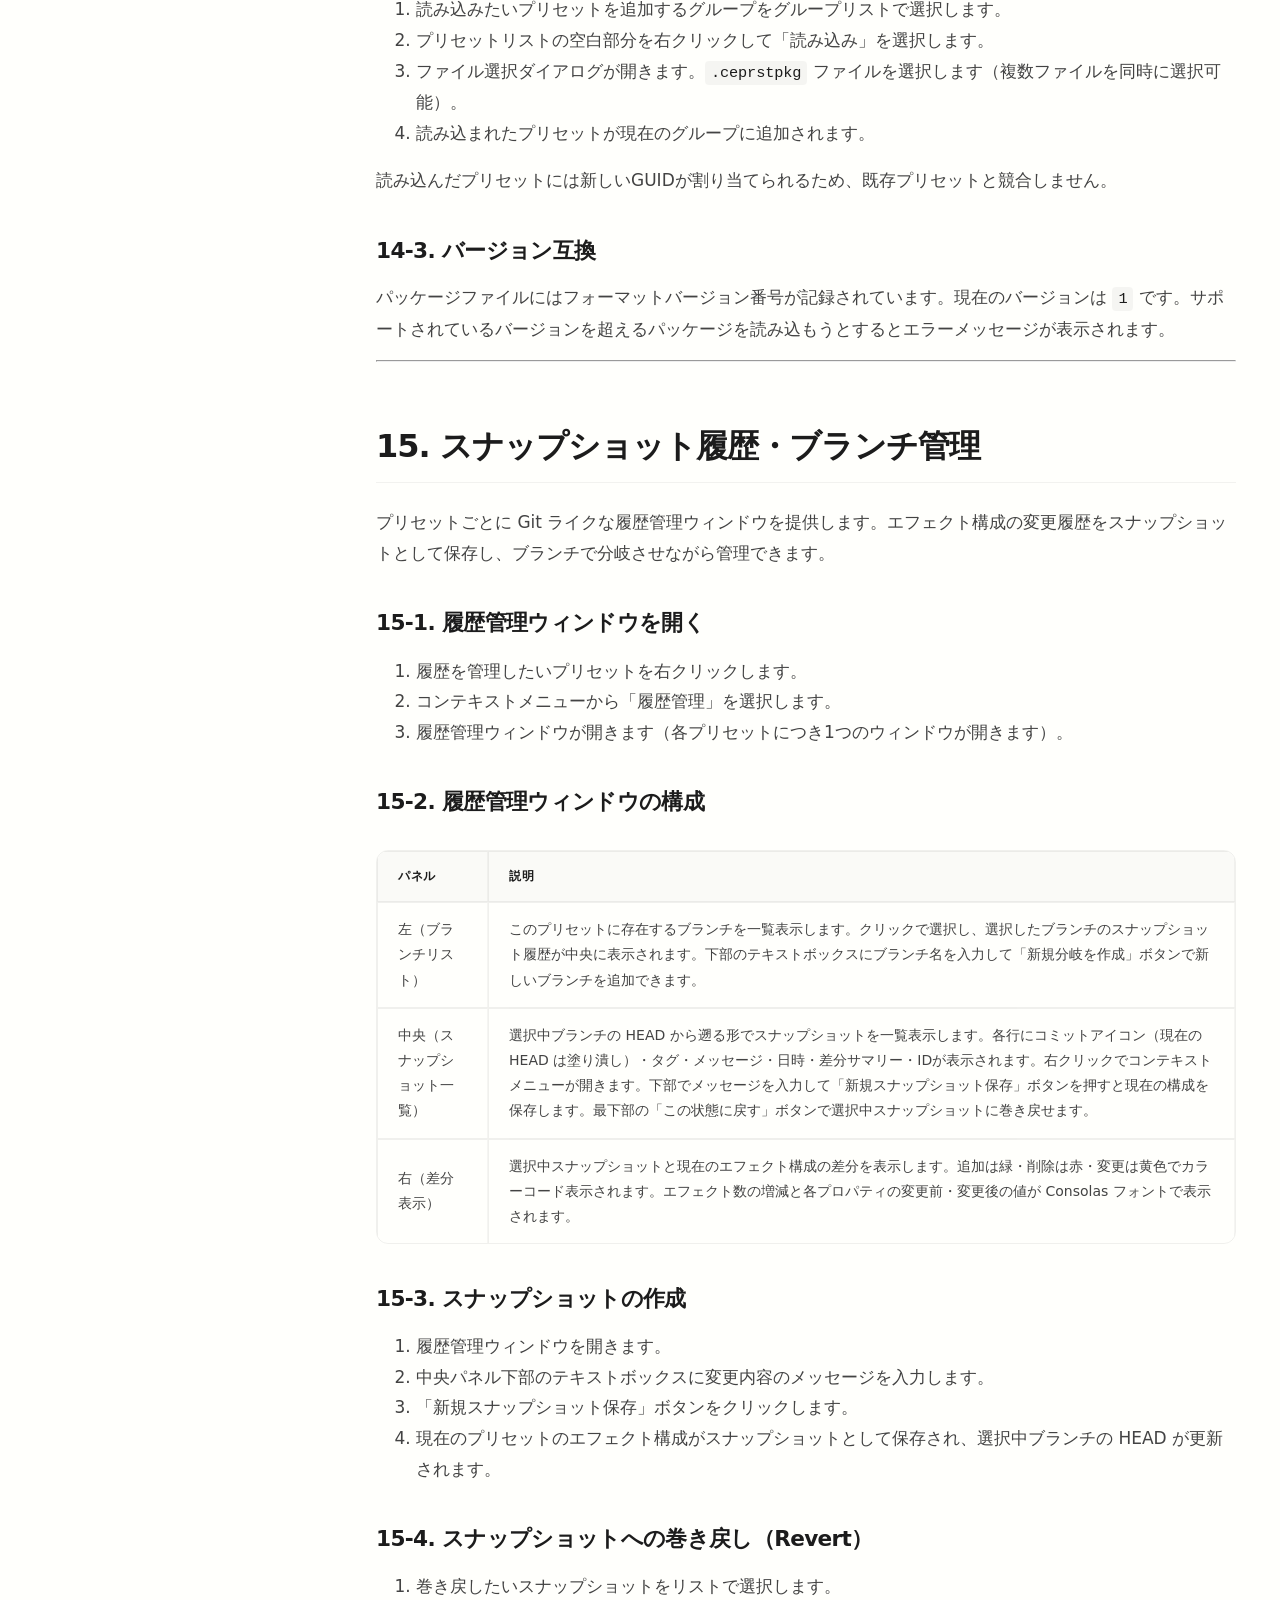
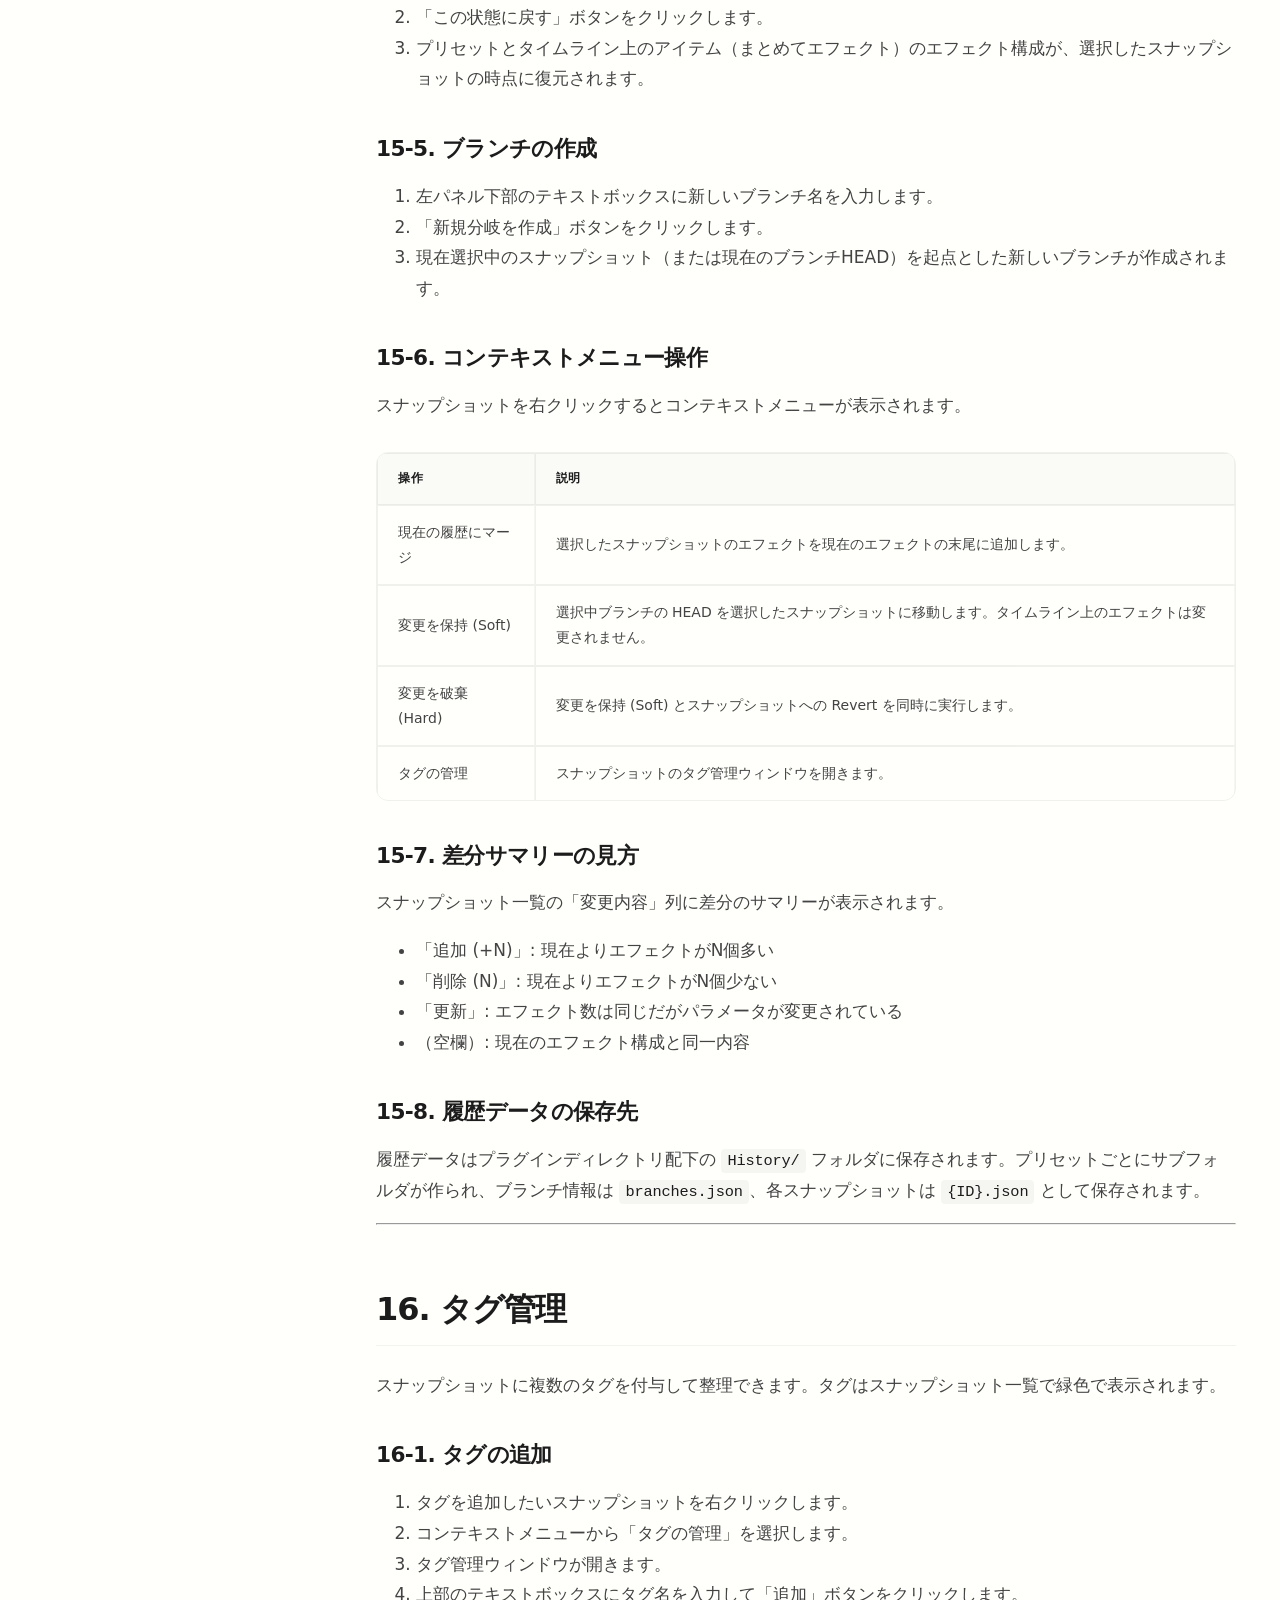
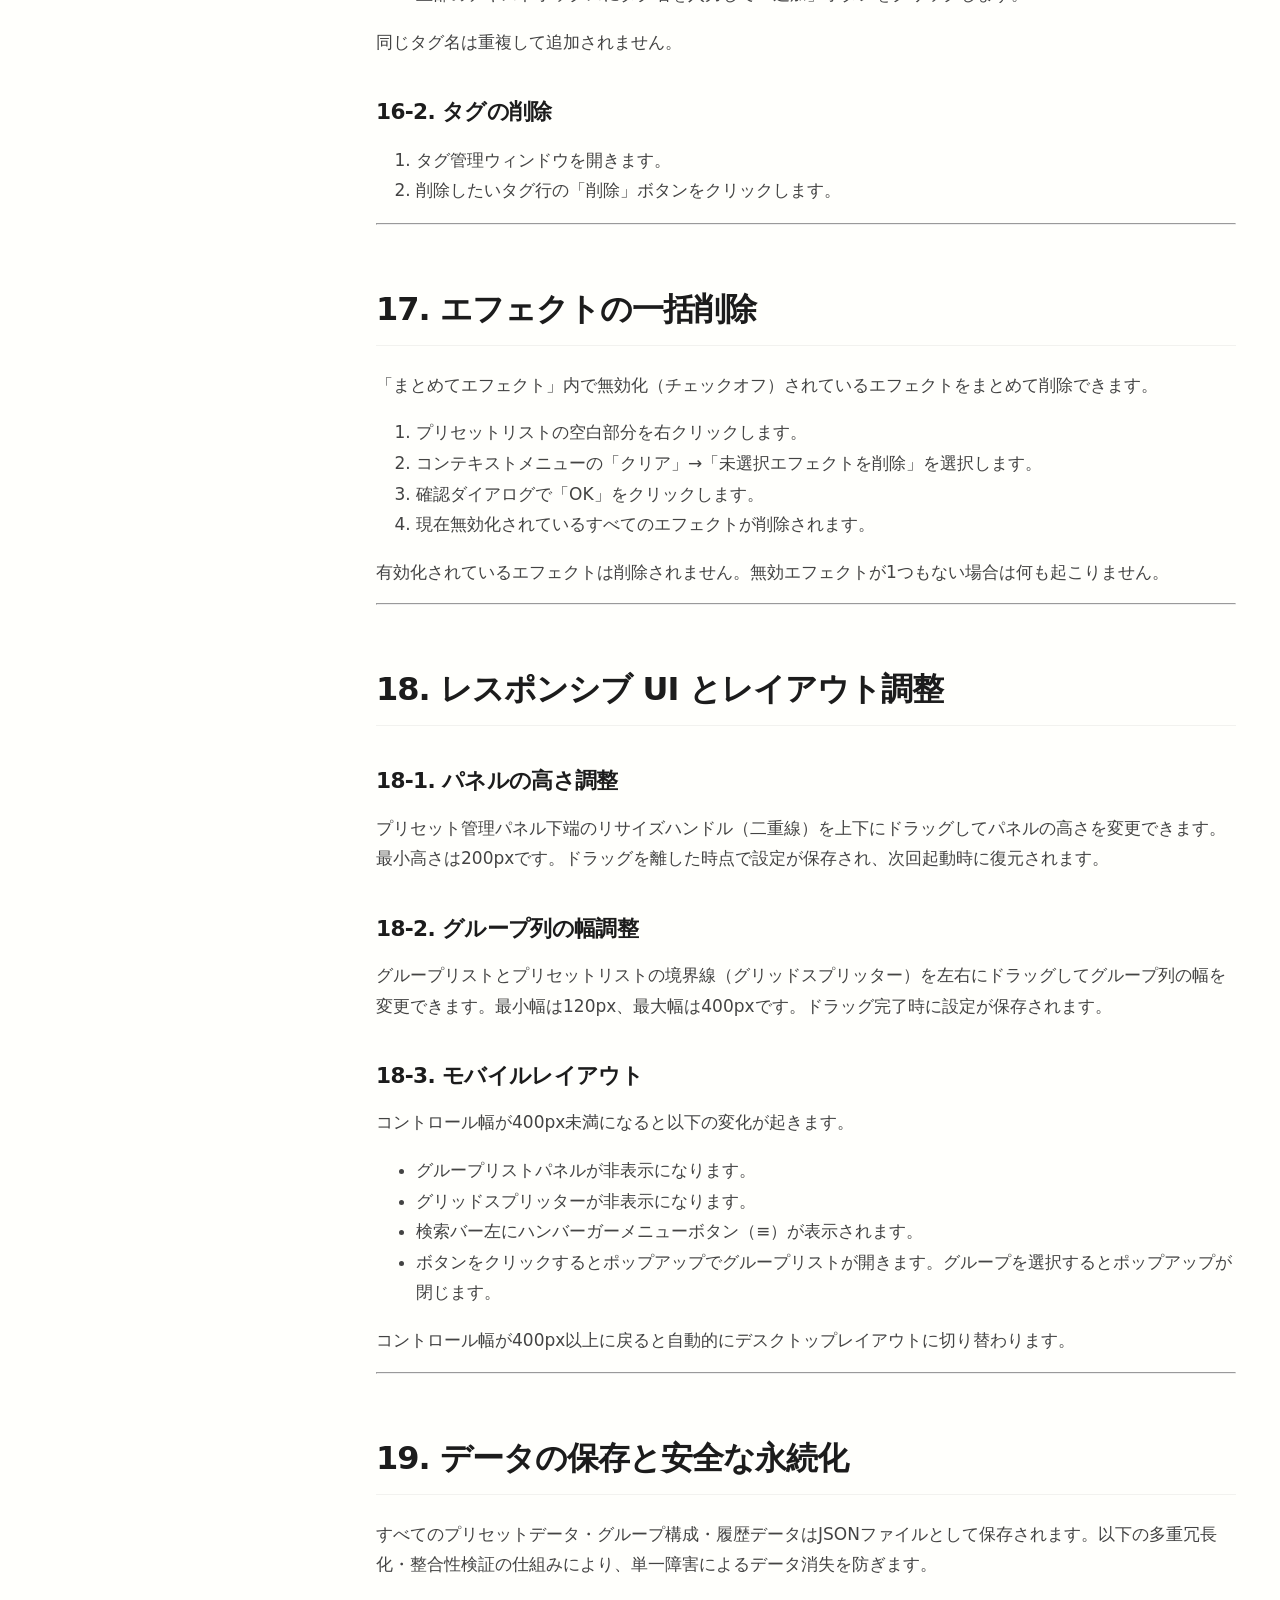
==== commit a15de142: "docs全言語ページにサイドバーレイアウトとスタイルシートを追加 全8言語（日本語・英語・中国語簡体字・中国語繁体字・韓国語・スペイン語・アラビア語・インドネシア語）のHTMLファイルにviewpor" ====
--- a/docs/index.htm
+++ b/docs/index.htm
@@ -2,11 +2,15 @@
 <html lang="ja">
 <head>
 <meta charset="UTF-8">
+<meta name="viewport" content="width=device-width, initial-scale=1.0">
+<link rel="stylesheet" href="style.css">
 <title>まとめてエフェクト 取扱説明書</title>
 </head>
 <body>
 
-<p>
+<header class="site-header">
+  <div class="lang-nav container">
+    <p>
 [<strong>日本語</strong>]
 [<a href="index_en.htm">English</a>]
 [<a href="index_zh-cn.htm">中文（简体）</a>]
@@ -16,12 +20,12 @@
 [<a href="index_ar.htm">العربية</a>]
 [<a href="index_id.htm">Indonesia</a>]
 </p>
-
-<h1>まとめてエフェクト for YMM4 — 取扱説明書</h1>
-<p>バージョン: 2.1.0　／　対応OS: Windows 10 / 11 (64bit)　／　対応ランタイム: .NET 10.0</p>
-<hr>
-
-<h2>目次</h2>
+  </div>
+</header>
+
+<div class="layout-wrapper container">
+  <nav class="sidebar">
+    <h2>目次</h2>
 <ol>
   <li><a href="#overview">概要</a></li>
   <li><a href="#requirements">動作要件</a></li>
@@ -50,9 +54,16 @@
   <li><a href="#caution">注意事項</a></li>
   <li><a href="#license">免責事項・ライセンス</a></li>
 </ol>
-<hr>
-
-<h2 id="overview">1. 概要</h2>
+  </nav>
+
+  <main class="main-content">
+    <div class="page-title">
+      <h1>まとめてエフェクト for YMM4 — 取扱説明書</h1>
+      <p>バージョン: 2.1.0　／　対応OS: Windows 10 / 11 (64bit)　／　対応ランタイム: .NET 10.0</p>
+    </div>
+    
+    <div class="content-body">
+      <h2 id="overview">1. 概要</h2>
 <p>
 「まとめてエフェクト」は YukkuriMovieMaker4（YMM4）上で動作する映像エフェクトプラグインです。
 複数の映像エフェクトをひとつの「まとめてエフェクト」アイテムに格納し、グループ化・プリセット保存・呼び出しを行います。
@@ -637,6 +648,9 @@
 </p>
 <hr>
 <p>以上</p>
+    </div>
+  </main>
+</div>
 
 </body>
 </html>
--- a/docs/style.css
+++ b/docs/style.css
@@ -0,0 +1,316 @@
+:root {
+  color-scheme: light;
+  --bg-body: #fffffc;
+  --bg-surface: #ffffff;
+  --text-main: #434343;
+  --text-heading: #1c1c1c;
+  --text-muted: #888e7e;
+  --link-color: #1e50a2;
+  --link-hover: #192f60;
+  --border-color: #dcdddd;
+  --sidebar-w: 280px;
+  --code-bg: #ebf6f7;
+  --code-text: #17184b;
+  --accent-color: #1e50a2;
+  --radius-sm: 6px;
+  --radius-md: 12px;
+  --radius-lg: 20px;
+  --shadow-subtle: 0 1px 2px 0 rgba(0, 0, 0, 0.05);
+}
+
+html {
+  scroll-behavior: smooth;
+}
+
+* {
+  box-sizing: border-box;
+}
+
+body {
+  margin: 0;
+  font-family: "Inter", "Plus Jakarta Sans", system-ui, -apple-system, BlinkMacSystemFont, "Segoe UI", Roboto, "Helvetica Neue", Arial, sans-serif;
+  background-color: var(--bg-body);
+  color: var(--text-main);
+  line-height: 1.8;
+  font-size: clamp(15px, 1vw + 10px, 17px);
+  word-wrap: break-word;
+  overflow-wrap: break-word;
+  -webkit-font-smoothing: antialiased;
+  -moz-osx-font-smoothing: grayscale;
+}
+
+a {
+  color: var(--link-color);
+  text-decoration: none;
+  transition: all 0.2s cubic-bezier(0.4, 0, 0.2, 1);
+}
+
+a:visited {
+  color: var(--link-color);
+}
+
+a:hover, a:focus-visible {
+  color: var(--link-hover);
+  outline: none;
+}
+
+a:focus-visible {
+  border-radius: 4px;
+  box-shadow: 0 0 0 3px rgba(30, 80, 162, 0.4);
+}
+
+.container {
+  max-width: 1440px;
+  margin: 0 auto;
+  padding: 0 32px;
+}
+
+.site-header {
+  position: sticky;
+  top: 0;
+  z-index: 50;
+  padding: 20px 0;
+  background-color: rgba(255, 255, 252, 0.7);
+  -webkit-backdrop-filter: blur(16px) saturate(180%);
+  backdrop-filter: blur(16px) saturate(180%);
+  border-bottom: 1px solid rgba(0, 0, 0, 0.04);
+}
+
+.site-header .container {
+  display: flex;
+  justify-content: space-between;
+  align-items: center;
+}
+
+.site-header a {
+  color: var(--text-muted);
+  font-weight: 500;
+}
+
+.site-header a:hover {
+  color: var(--text-heading);
+}
+
+.lang-nav p {
+  margin: 0;
+  font-size: 14px;
+  color: var(--text-muted);
+}
+
+.layout-wrapper {
+  display: flex;
+  gap: 64px;
+  align-items: flex-start;
+  max-width: 1440px;
+  margin: 48px auto 96px;
+  padding: 0 32px;
+}
+
+.sidebar {
+  flex: 0 0 var(--sidebar-w);
+  position: sticky;
+  top: 100px;
+  max-height: calc(100vh - 100px);
+  overflow-y: auto;
+  padding-right: 24px;
+  background-color: transparent;
+}
+
+.sidebar::-webkit-scrollbar {
+  width: 4px;
+}
+
+.sidebar::-webkit-scrollbar-thumb {
+  background-color: var(--border-color);
+  border-radius: var(--radius-sm);
+}
+
+.sidebar h2 {
+  font-size: 11px;
+  font-weight: 700;
+  text-transform: uppercase;
+  letter-spacing: 0.1em;
+  color: var(--text-muted);
+  margin-top: 0;
+  margin-bottom: 20px;
+  border: none;
+  background: none;
+  padding: 0;
+}
+
+.sidebar ol {
+  padding-left: 0;
+  list-style: none;
+  margin: 0;
+}
+
+.sidebar li {
+  margin-bottom: 6px;
+}
+
+.sidebar a {
+  display: block;
+  font-size: 14px;
+  color: var(--text-main);
+  font-weight: 500;
+  padding: 8px 12px;
+  border-radius: var(--radius-sm);
+  transition: all 0.2s cubic-bezier(0.4, 0, 0.2, 1);
+  word-break: break-word;
+}
+
+.sidebar a:hover, .sidebar a:focus-visible {
+  color: var(--text-heading);
+  background-color: var(--bg-surface);
+  box-shadow: var(--shadow-subtle), 0 0 0 1px var(--border-color);
+  transform: translateX(4px);
+  text-decoration: none;
+  outline: none;
+}
+
+.main-content {
+  flex: 1;
+  min-width: 0;
+  max-width: 860px;
+  padding-bottom: 80px;
+}
+
+.main-content img, .main-content video {
+  max-width: 100%;
+  height: auto;
+  border: 1px solid rgba(0, 0, 0, 0.06);
+  border-radius: var(--radius-md);
+  margin: 32px 0;
+  box-shadow: 0 4px 24px -8px rgba(0, 0, 0, 0.05);
+}
+
+h1, h2, h3, h4 {
+  color: var(--text-heading);
+  font-family: inherit;
+  font-weight: 700;
+  letter-spacing: -0.03em;
+}
+
+h1 {
+  font-size: clamp(2.5rem, 4vw + 1rem, 3.5rem);
+  line-height: 1.1;
+  font-weight: 800;
+  letter-spacing: -0.04em;
+  margin-top: 0;
+  margin-bottom: 32px;
+  color: var(--text-heading);
+}
+
+h2 {
+  font-size: clamp(1.75rem, 2vw + 1rem, 2rem);
+  line-height: 1.25;
+  margin-top: 64px;
+  margin-bottom: 24px;
+  padding-bottom: 16px;
+  border-bottom: 1px solid rgba(0, 0, 0, 0.05);
+}
+
+h3 {
+  font-size: 1.35rem;
+  line-height: 1.4;
+  margin-top: 40px;
+  margin-bottom: 16px;
+}
+
+p {
+  margin-top: 0;
+  margin-bottom: 16px;
+}
+
+code, pre {
+  font-family: ui-monospace, SFMono-Regular, Menlo, Monaco, Consolas, "Liberation Mono", "Courier New", monospace;
+  font-size: clamp(13px, 0.9vw, 14px);
+  -webkit-font-smoothing: auto;
+}
+
+pre {
+  background-color: var(--code-bg);
+  color: var(--code-text);
+  padding: 20px 24px;
+  overflow-x: auto;
+  border-radius: var(--radius-md);
+  border: 1px solid rgba(0, 0, 0, 0.05);
+  margin: 32px 0;
+  box-shadow: inset 0 2px 4px 0 rgba(0, 0, 0, 0.02);
+}
+
+code {
+  background-color: rgba(0, 0, 0, 0.04);
+  color: var(--text-heading);
+  padding: 3px 6px;
+  border-radius: 4px;
+  font-size: 0.9em;
+  font-weight: 500;
+  letter-spacing: -0.01em;
+}
+
+pre code {
+  background-color: transparent;
+  padding: 0;
+  color: inherit;
+  border: none;
+  font-weight: 400;
+}
+
+table {
+  width: 100%;
+  border-collapse: separate;
+  border-spacing: 0;
+  margin: 32px 0;
+  font-size: 14px;
+  border: 1px solid rgba(0,0,0,0.06);
+  border-radius: var(--radius-md);
+  overflow: hidden;
+  font-variant-numeric: tabular-nums;
+}
+
+th, td {
+  border-bottom: 1px solid rgba(0,0,0,0.06);
+  padding: 14px 20px;
+  text-align: left;
+}
+
+table tr:last-child td {
+  border-bottom: none;
+}
+
+th {
+  background-color: rgba(0,0,0,0.02);
+  font-weight: 600;
+  color: var(--text-heading);
+  text-transform: uppercase;
+  font-size: 12px;
+  letter-spacing: 0.05em;
+}
+
+html[dir="rtl"] th, html[dir="rtl"] td {
+  text-align: right;
+}
+
+@media (max-width: 1024px) {
+  .layout-wrapper {
+    flex-direction: column;
+    gap: 40px;
+    margin-top: 32px;
+  }
+  .sidebar {
+    flex: none;
+    width: 100%;
+    position: static;
+    padding: 0 4px 32px 4px;
+    max-height: none;
+    border-bottom: 1px solid rgba(0,0,0,0.08);
+    overflow: visible;
+  }
+  .sidebar a:hover, .sidebar a:focus-visible {
+    transform: none;
+  }
+  .main-content {
+    max-width: 100%;
+  }
+}
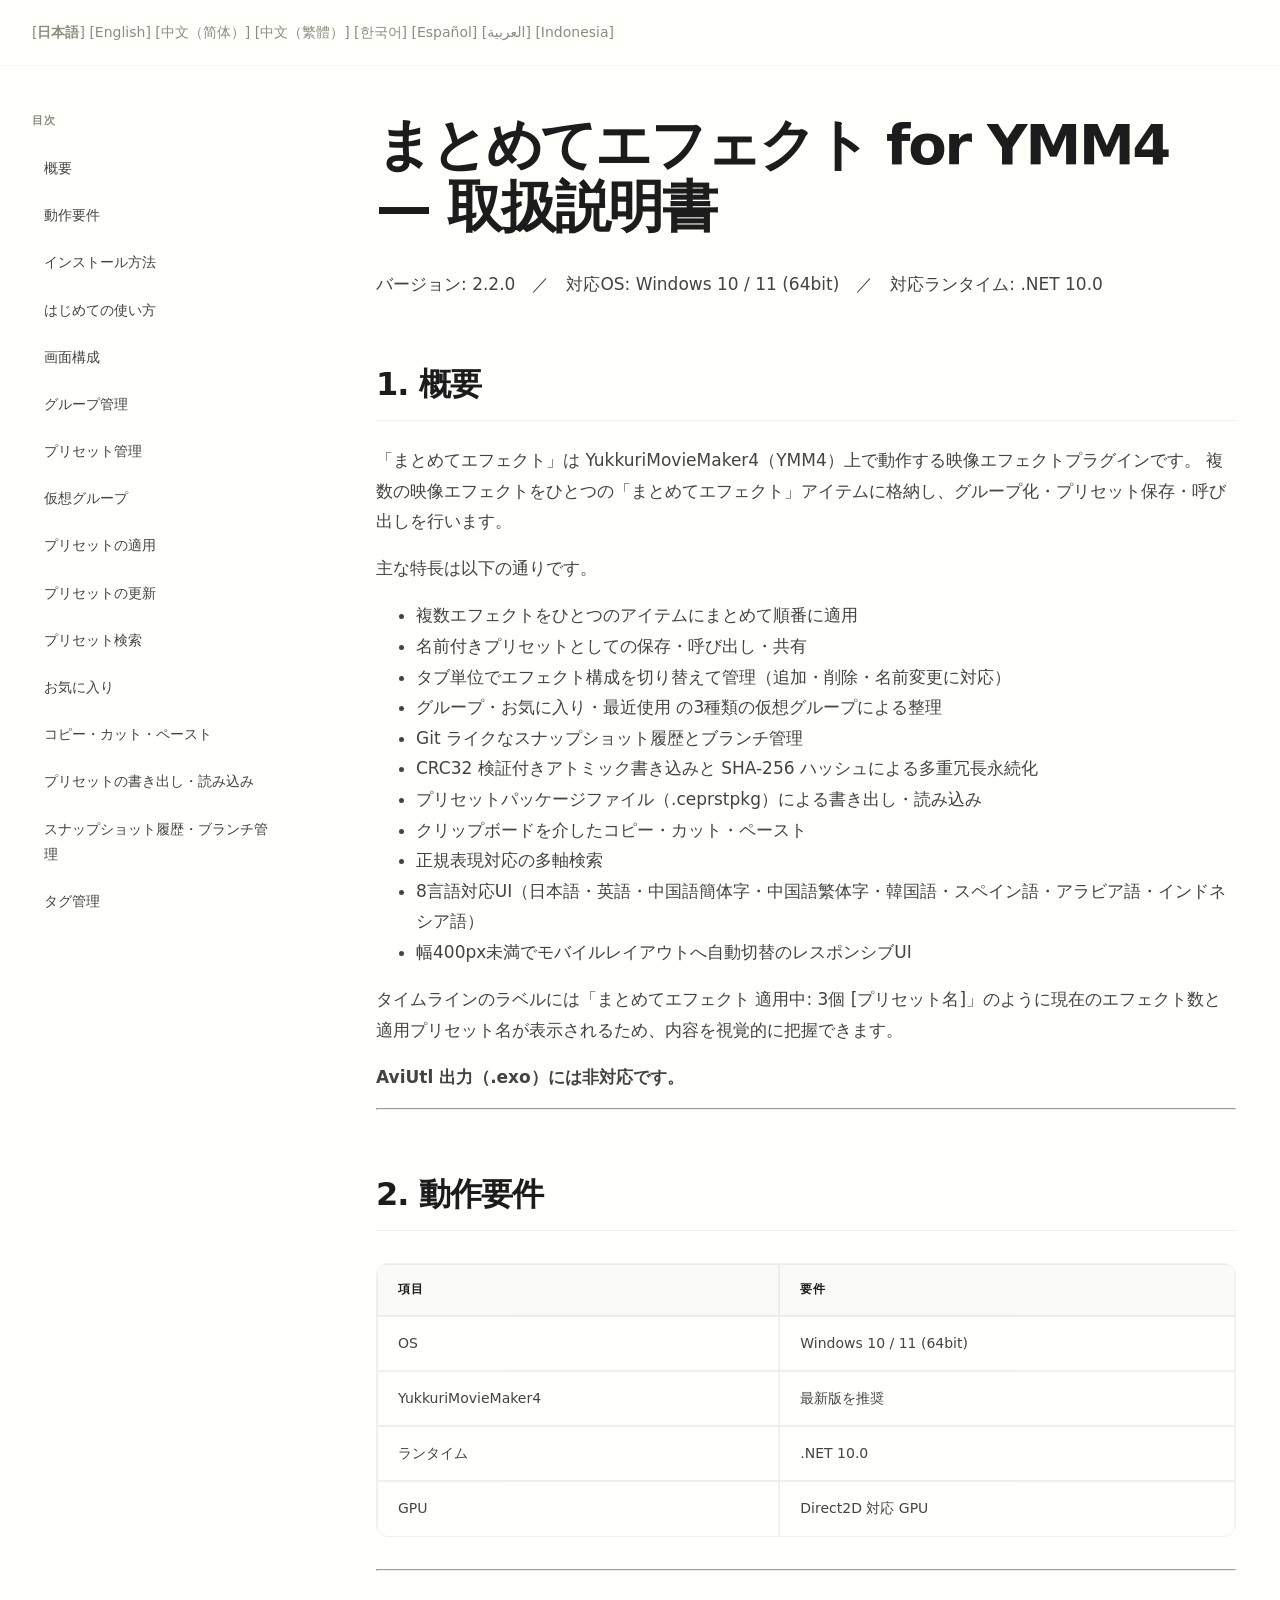
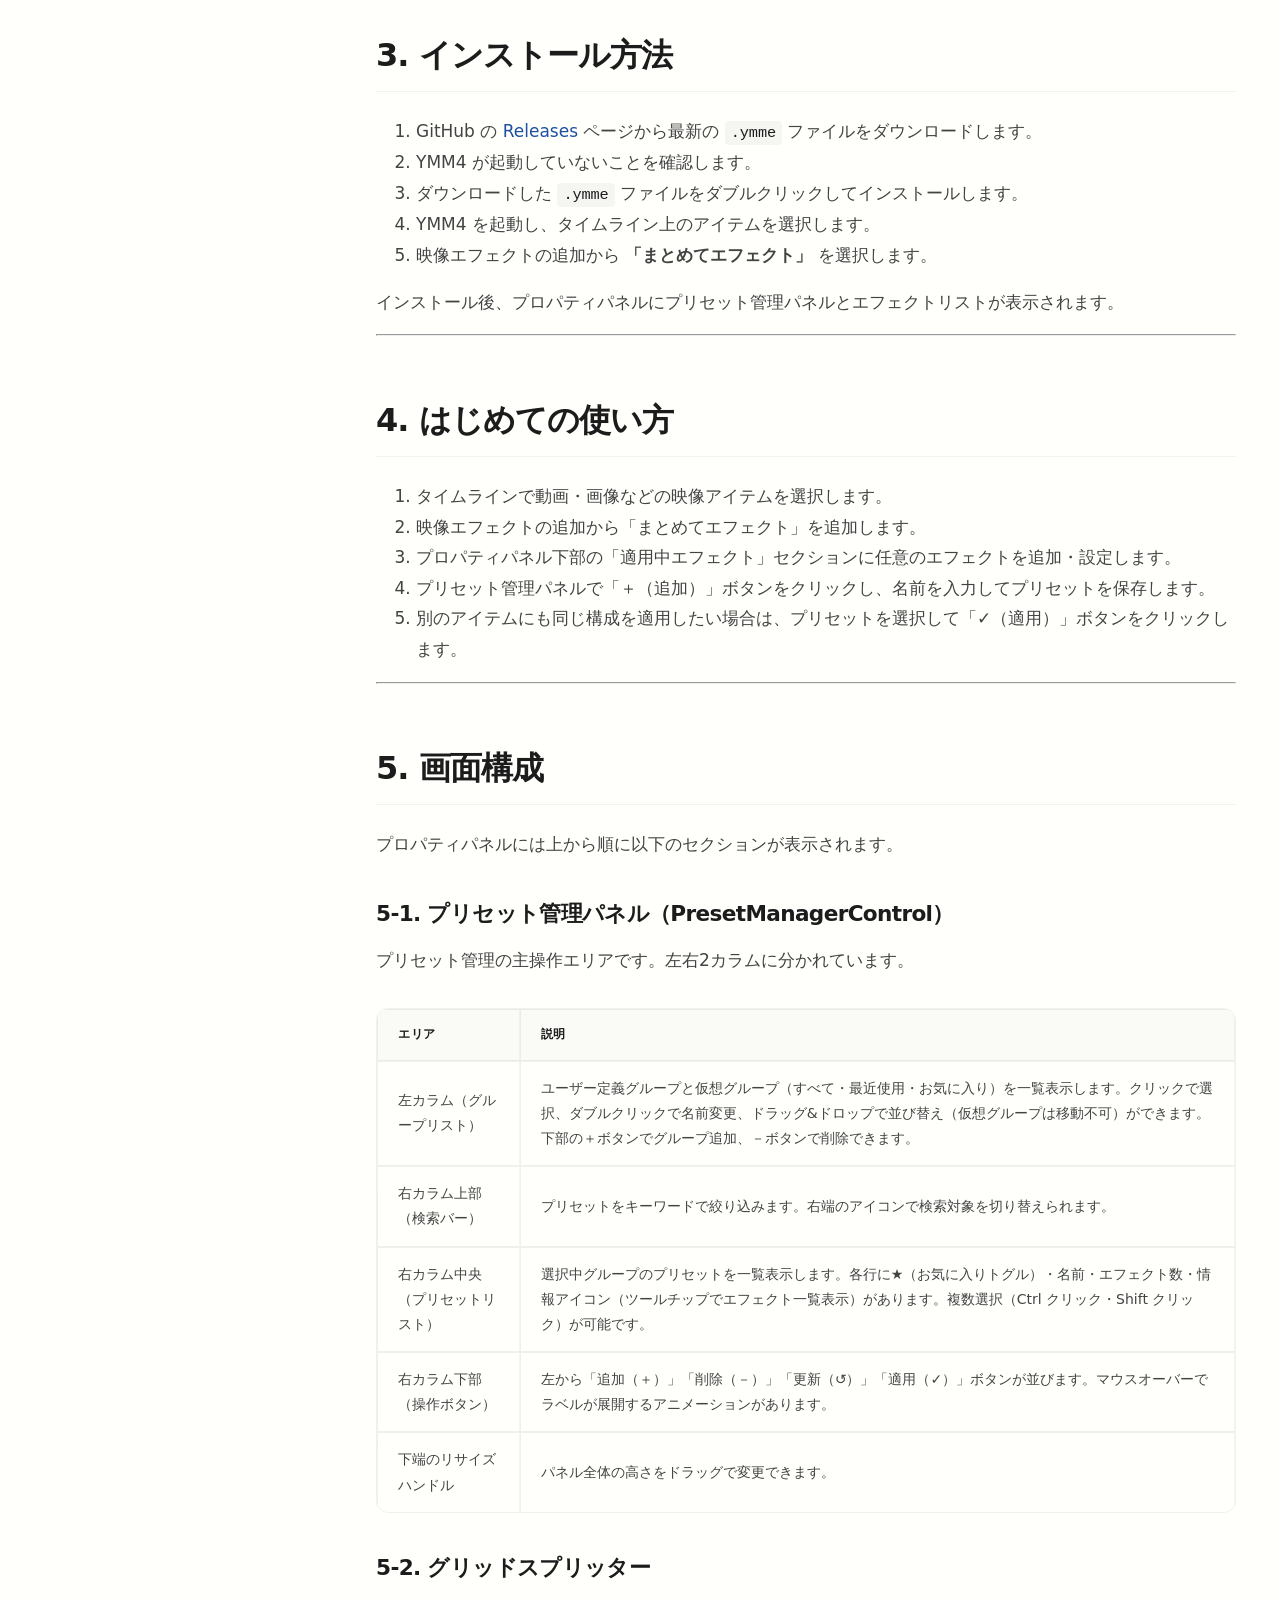
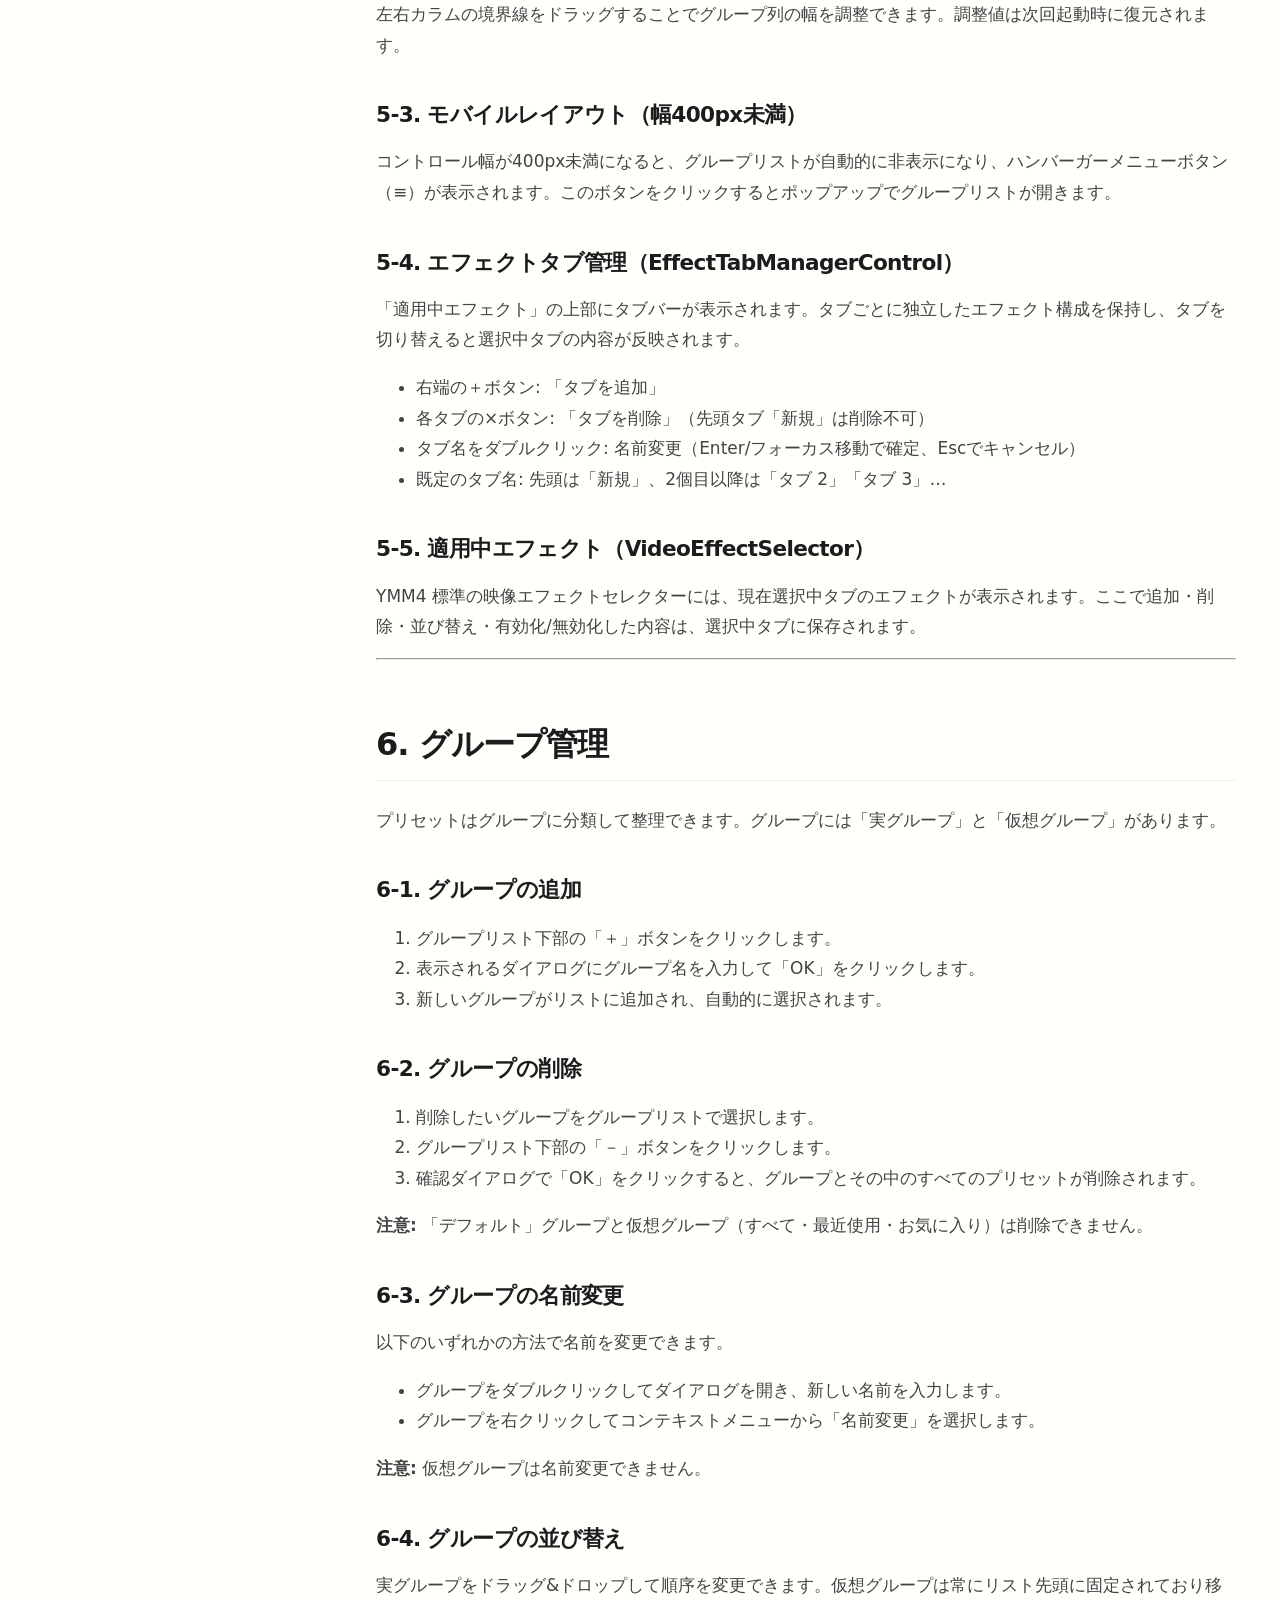
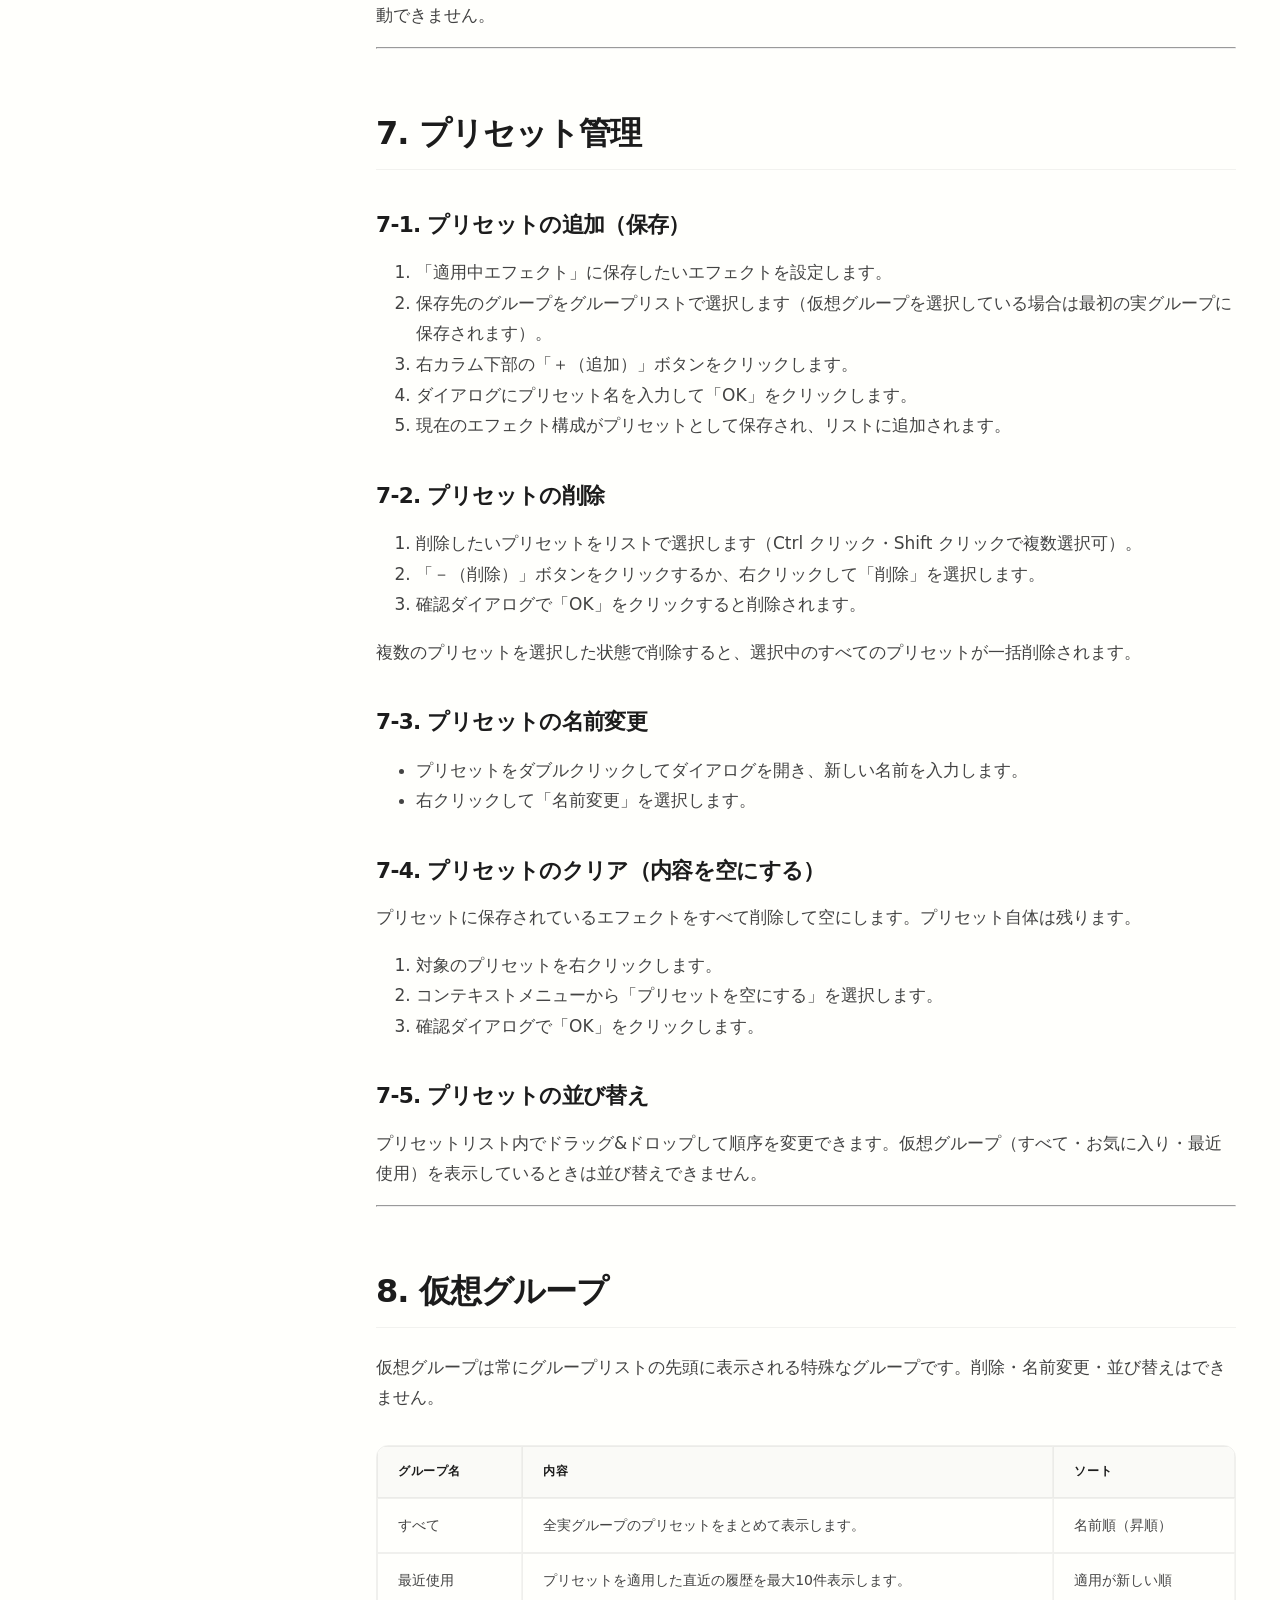
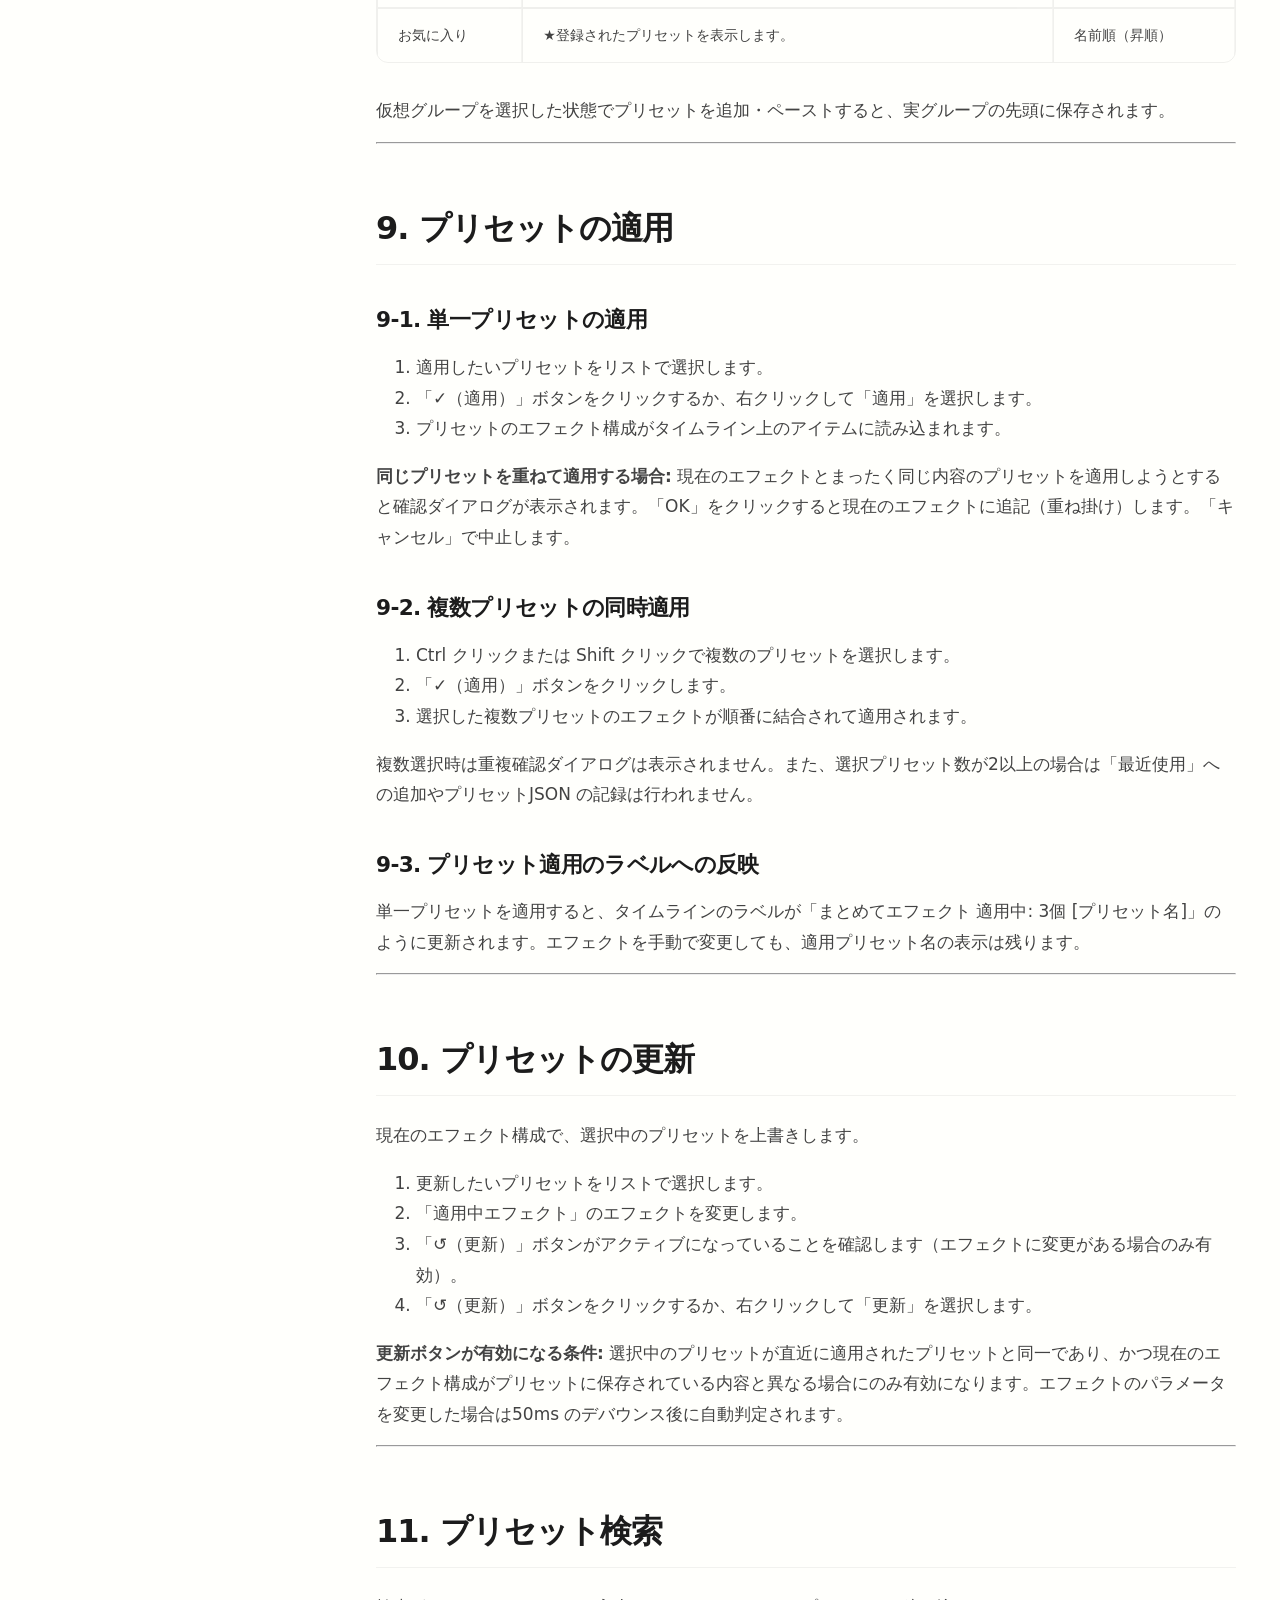
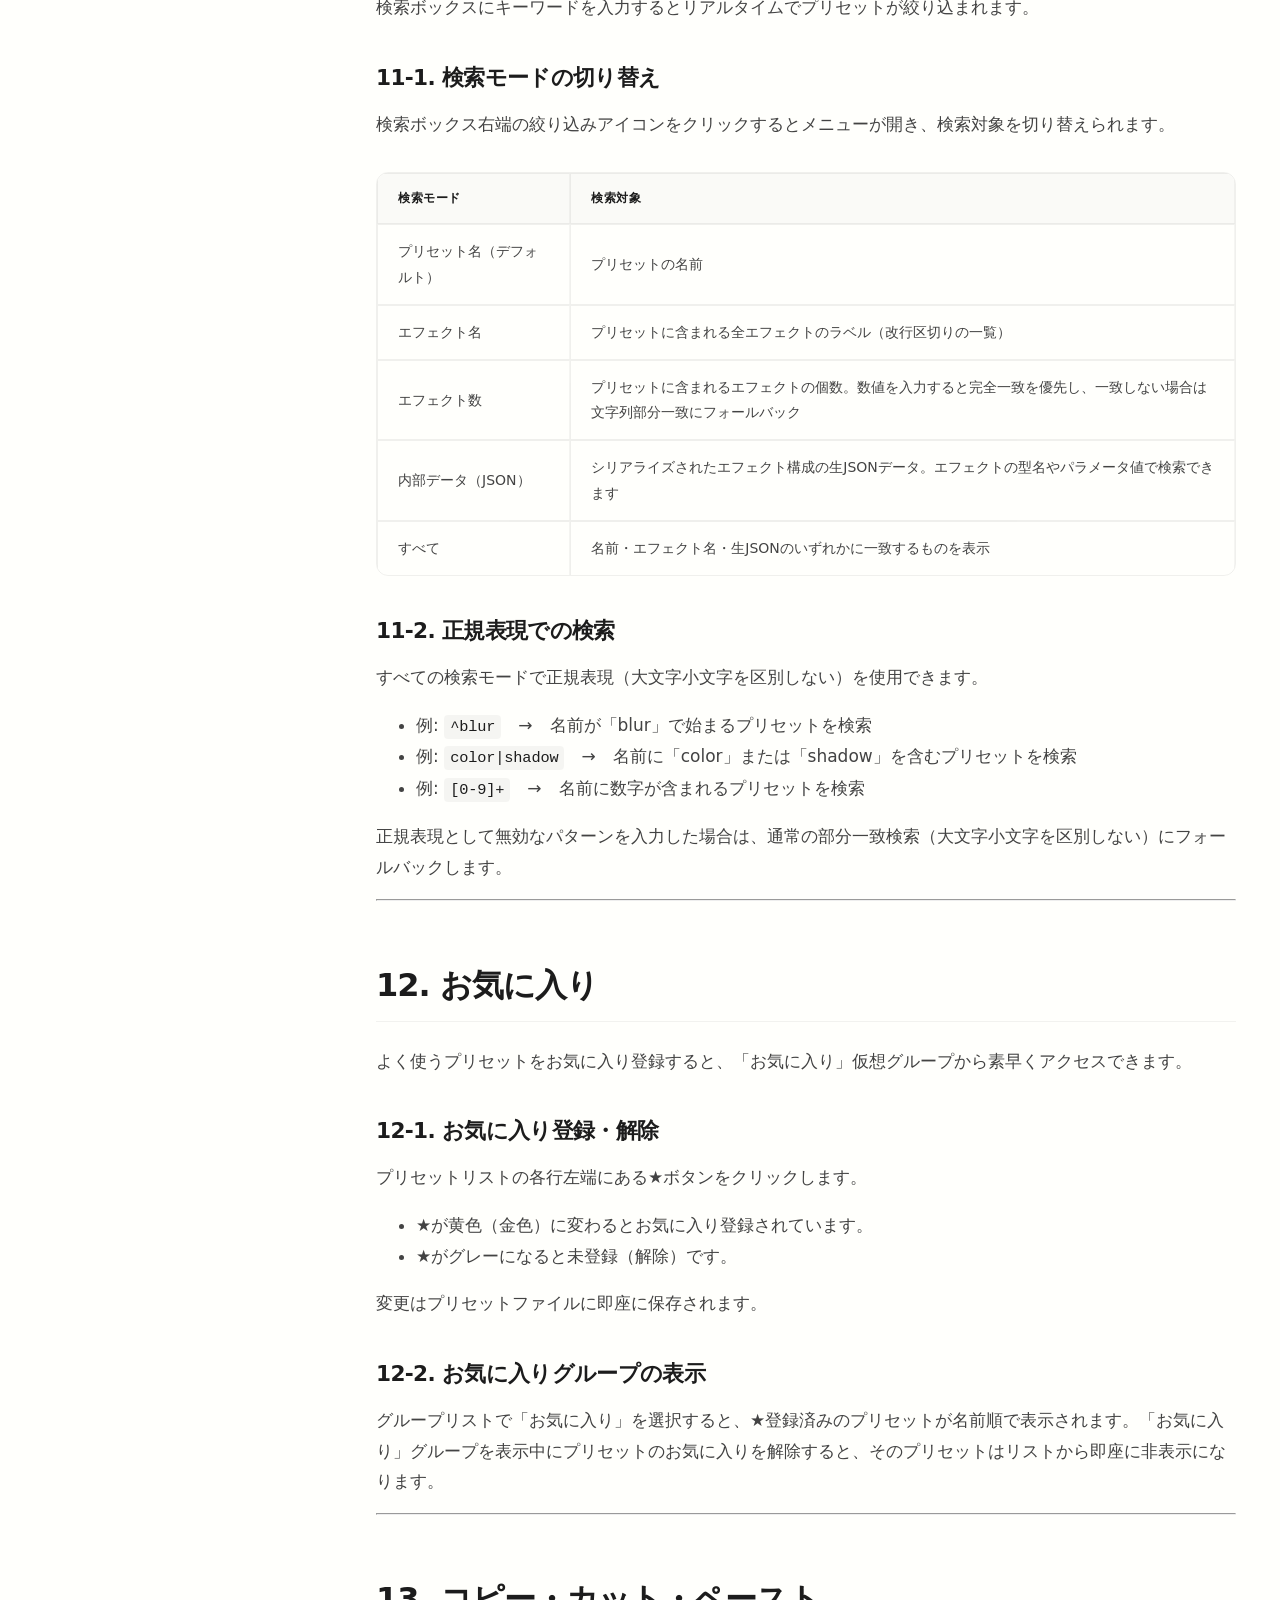
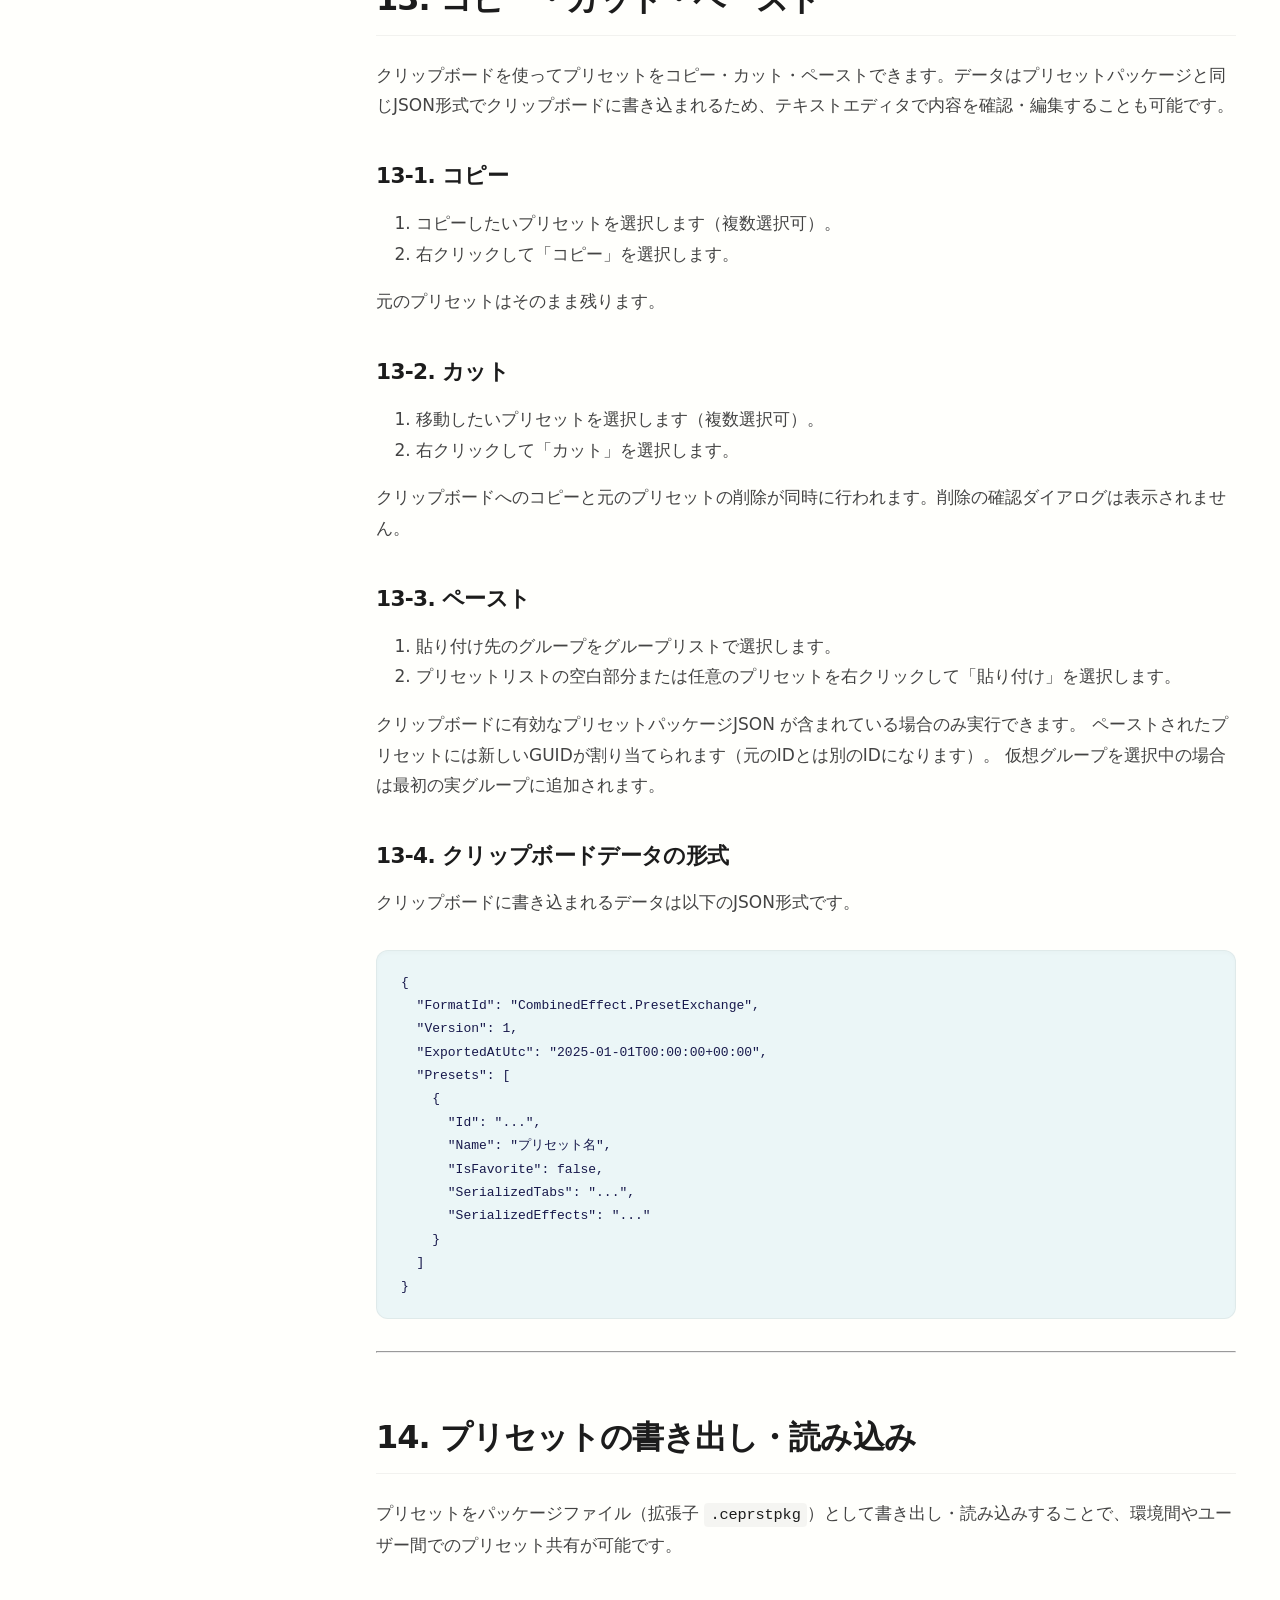
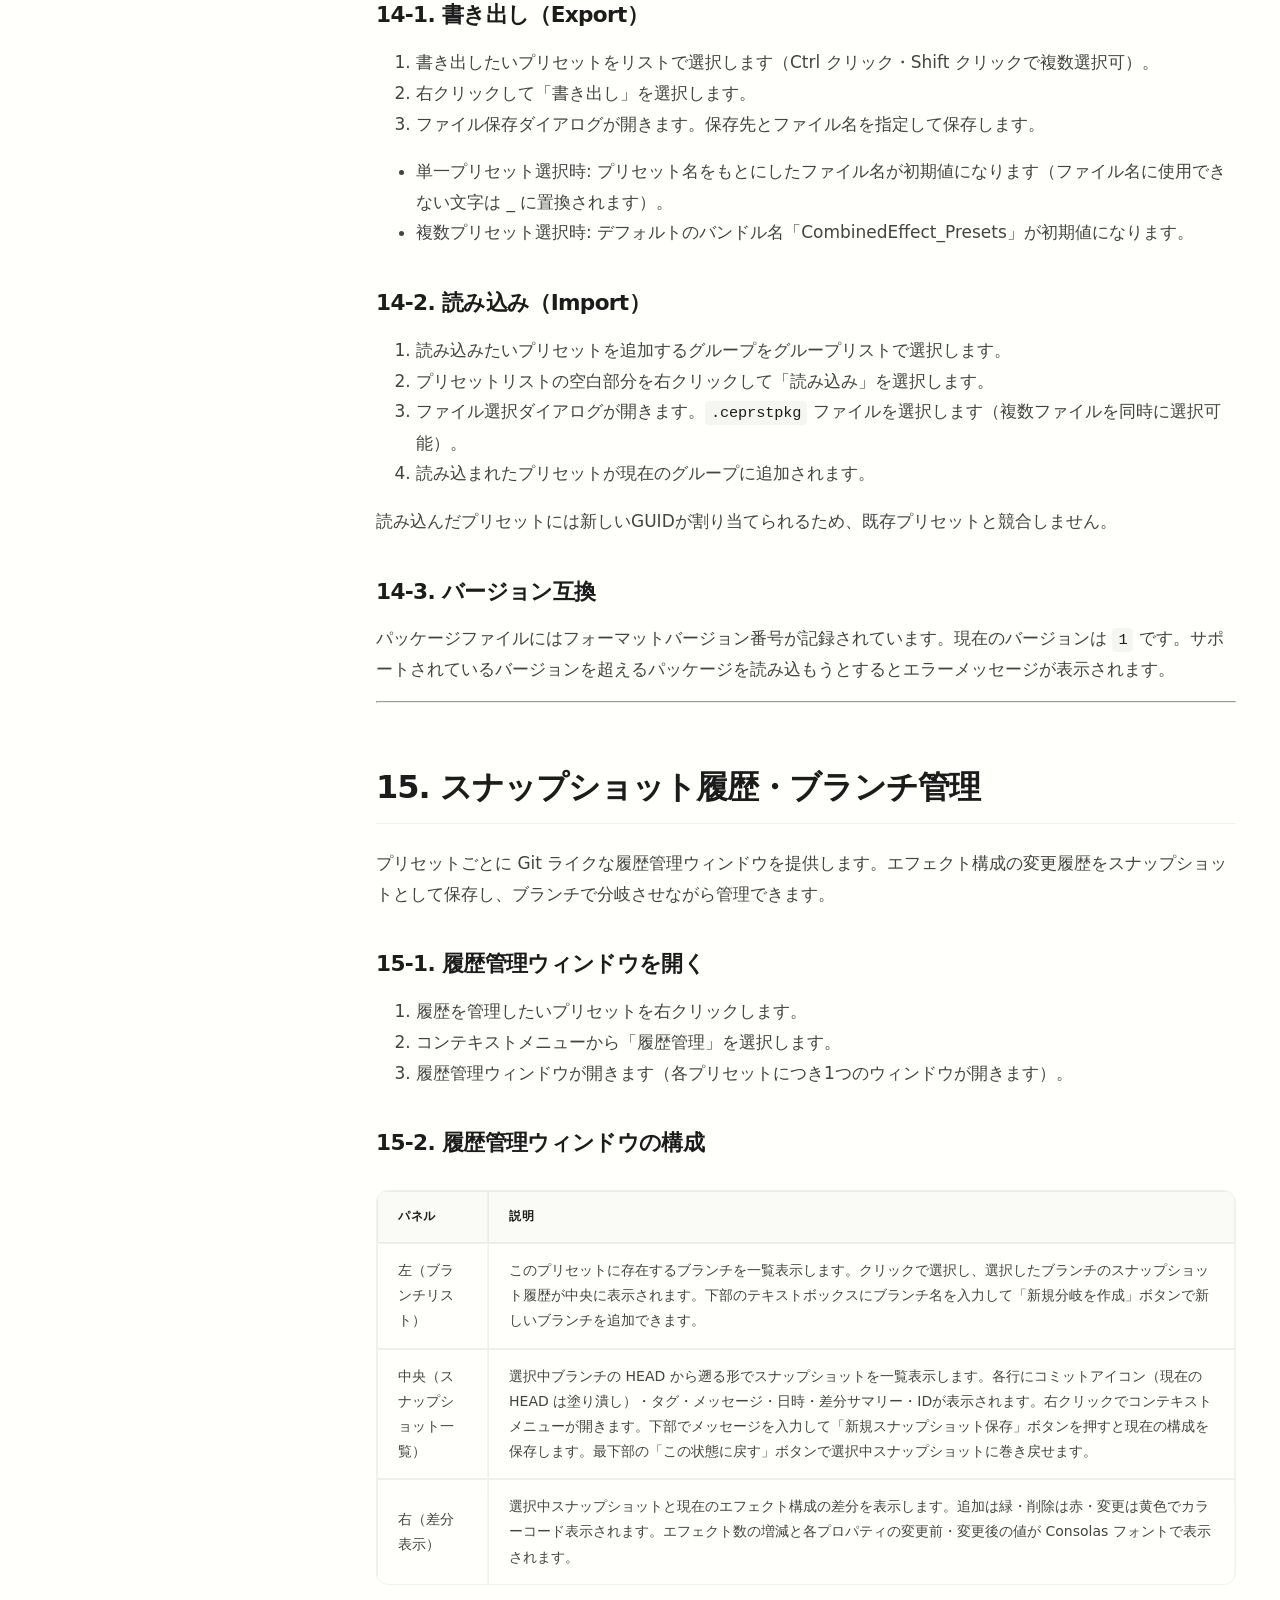
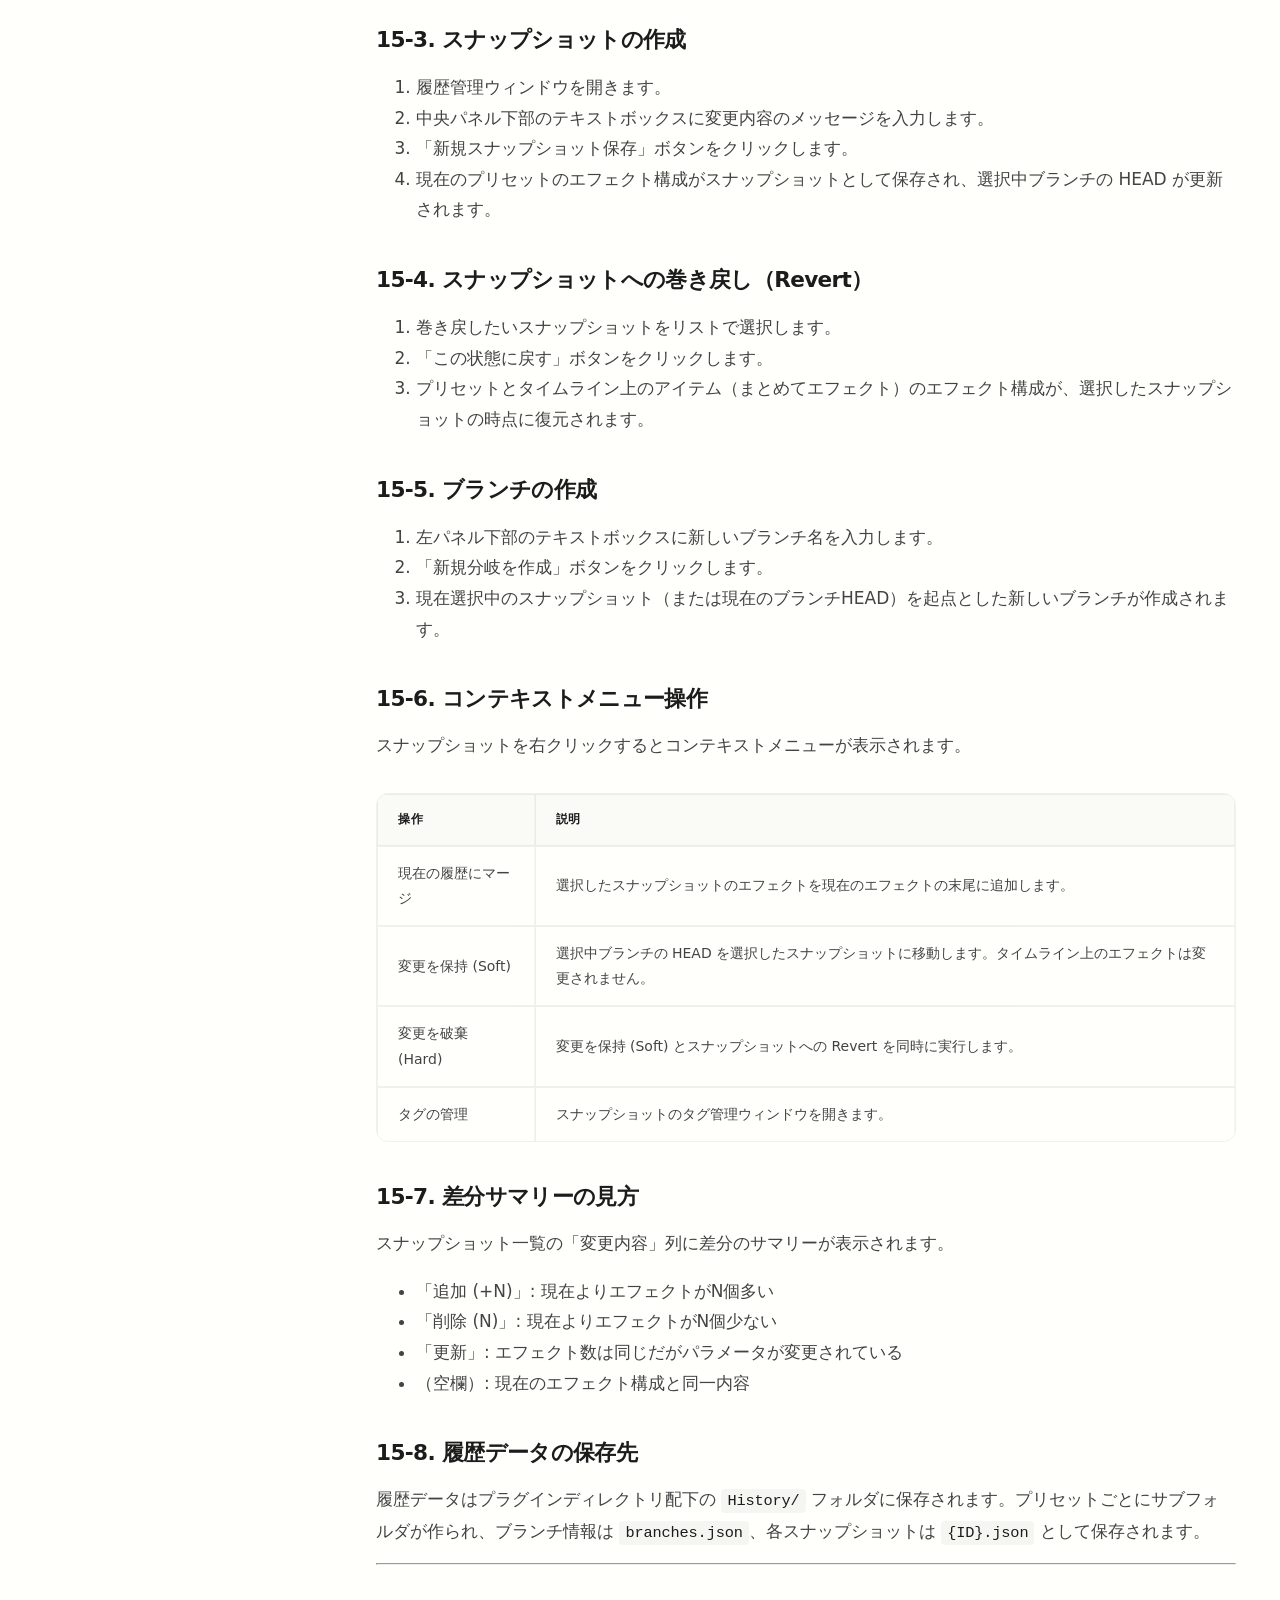
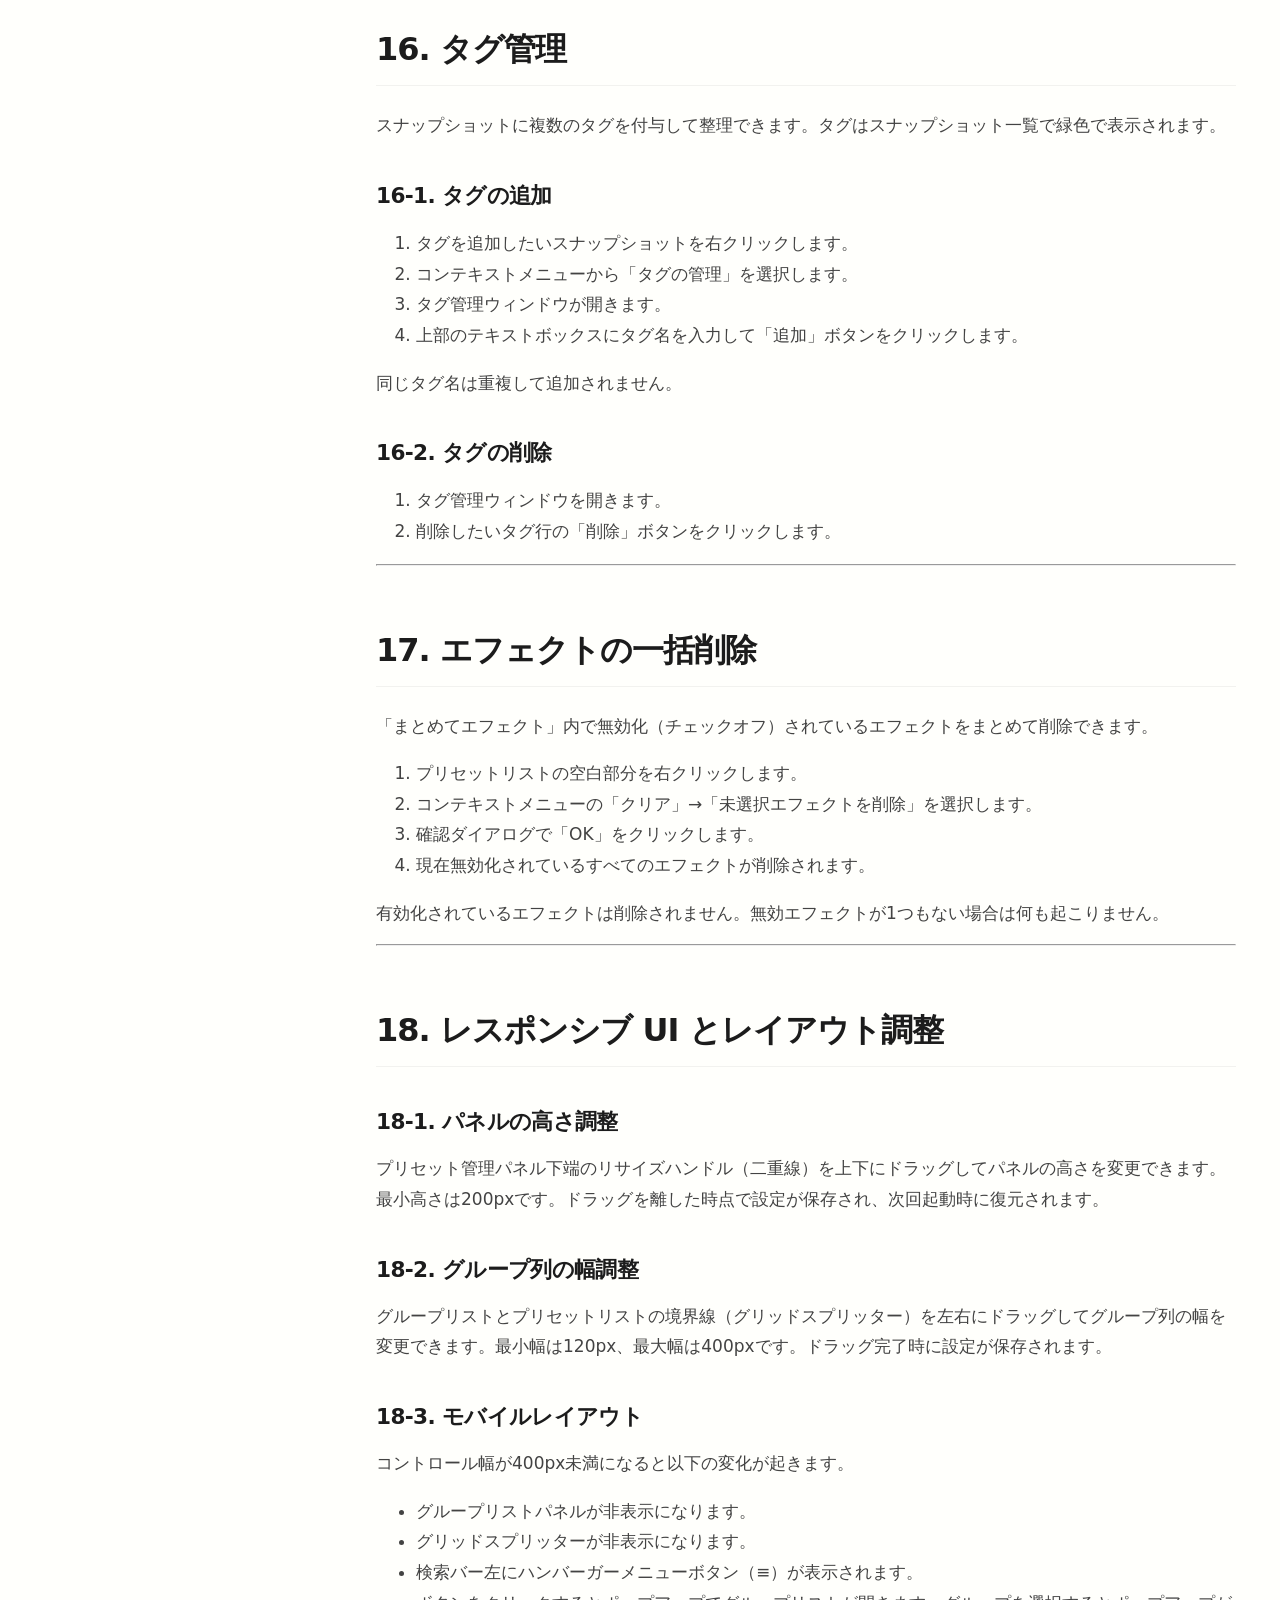
==== commit 9886b399: "エフェクトタブ機能の全言語ドキュメント追加 CombinedEffect.csprojのVersionを2.1.0から2.2.0に更新しました。 docs/index.htmのバージョン表記を2.2." ====
--- a/docs/index.htm
+++ b/docs/index.htm
@@ -59,7 +59,7 @@
   <main class="main-content">
     <div class="page-title">
       <h1>まとめてエフェクト for YMM4 — 取扱説明書</h1>
-      <p>バージョン: 2.1.0　／　対応OS: Windows 10 / 11 (64bit)　／　対応ランタイム: .NET 10.0</p>
+      <p>バージョン: 2.2.0　／　対応OS: Windows 10 / 11 (64bit)　／　対応ランタイム: .NET 10.0</p>
     </div>
     
     <div class="content-body">
@@ -72,6 +72,7 @@
 <ul>
   <li>複数エフェクトをひとつのアイテムにまとめて順番に適用</li>
   <li>名前付きプリセットとしての保存・呼び出し・共有</li>
+  <li>タブ単位でエフェクト構成を切り替えて管理（追加・削除・名前変更に対応）</li>
   <li>グループ・お気に入り・最近使用 の3種類の仮想グループによる整理</li>
   <li>Git ライクなスナップショット履歴とブランチ管理</li>
   <li>CRC32 検証付きアトミック書き込みと SHA-256 ハッシュによる多重冗長永続化</li>
@@ -140,8 +141,17 @@
 <h3>5-3. モバイルレイアウト（幅400px未満）</h3>
 <p>コントロール幅が400px未満になると、グループリストが自動的に非表示になり、ハンバーガーメニューボタン（≡）が表示されます。このボタンをクリックするとポップアップでグループリストが開きます。</p>
 
-<h3>5-4. 適用中エフェクト（VideoEffectSelector）</h3>
-<p>プリセット管理パネルの下に YMM4 標準の映像エフェクトセレクターが表示されます。ここで格納するエフェクトを追加・削除・並び替え・有効化/無効化できます。</p>
+<h3>5-4. エフェクトタブ管理（EffectTabManagerControl）</h3>
+<p>「適用中エフェクト」の上部にタブバーが表示されます。タブごとに独立したエフェクト構成を保持し、タブを切り替えると選択中タブの内容が反映されます。</p>
+<ul>
+  <li>右端の＋ボタン: 「タブを追加」</li>
+  <li>各タブの×ボタン: 「タブを削除」（先頭タブ「新規」は削除不可）</li>
+  <li>タブ名をダブルクリック: 名前変更（Enter/フォーカス移動で確定、Escでキャンセル）</li>
+  <li>既定のタブ名: 先頭は「新規」、2個目以降は「タブ 2」「タブ 3」…</li>
+</ul>
+
+<h3>5-5. 適用中エフェクト（VideoEffectSelector）</h3>
+<p>YMM4 標準の映像エフェクトセレクターには、現在選択中タブのエフェクトが表示されます。ここで追加・削除・並び替え・有効化/無効化した内容は、選択中タブに保存されます。</p>
 <hr>
 
 <h2 id="groups">6. グループ管理</h2>
@@ -336,6 +346,7 @@
       "Id": "...",
       "Name": "プリセット名",
       "IsFavorite": false,
+      "SerializedTabs": "...",
       "SerializedEffects": "..."
     }
   ]
@@ -562,6 +573,7 @@
 <table border="1" cellpadding="6" cellspacing="0">
   <tr><th>パラメータ名</th><th>型</th><th>デフォルト</th><th>アニメーション</th><th>説明</th></tr>
   <tr><td>適用中エフェクト（Effects）</td><td>ImmutableList&lt;IVideoEffect&gt;</td><td>（空）</td><td>なし</td><td>格納する映像エフェクトのリスト。YMM4標準のエフェクトセレクターで追加・削除・並び替え・有効化/無効化できます。上から順にパイプライン処理されます。無効化されたエフェクトはスキップされます。</td></tr>
+  <tr><td>EffectTabsJson</td><td>String（JSON形式）</td><td>（空文字列）</td><td>なし</td><td>エフェクトタブ状態（選択中タブID・タブ名・各タブのエフェクトJSON）を保持する内部用プロパティ。タブの追加/削除/名前変更/切替時に自動更新されます。</td></tr>
   <tr><td>SelectedPresetJson</td><td>String（JSON形式）</td><td>（空文字列）</td><td>なし</td><td>現在適用されているプリセットの情報を保持する内部用プロパティ。プリセット適用時に自動設定されます。直接編集は非推奨です。タイムラインのラベル表示に使用されます。</td></tr>
   <tr><td>PresetManagerVisible</td><td>bool</td><td>true</td><td>なし</td><td>プリセット管理パネルの表示を制御する内部用フラグ。JSONシリアライズ対象外（[JsonIgnore]）です。</td></tr>
 </table>
@@ -575,6 +587,15 @@
 <hr>
 
 <h2 id="operations">24. 操作一覧（早見表）</h2>
+
+<h3>タブ操作</h3>
+<table border="1" cellpadding="6" cellspacing="0">
+  <tr><th>操作</th><th>方法</th><th>制限・補足</th></tr>
+  <tr><td>タブを追加</td><td>タブバー右端の「＋」ボタン</td><td>新規タブは空のエフェクト構成で作成</td></tr>
+  <tr><td>タブを削除</td><td>タブの「×」ボタン</td><td>先頭タブ「新規」は削除不可</td></tr>
+  <tr><td>タブ名変更</td><td>タブをダブルクリックして編集</td><td>Enter/フォーカス移動で確定、Escでキャンセル</td></tr>
+  <tr><td>タブ切替</td><td>タブをクリック</td><td>選択タブのエフェクトが「適用中エフェクト」に反映</td></tr>
+</table>
 
 <h3>グループ操作</h3>
 <table border="1" cellpadding="6" cellspacing="0">
@@ -627,6 +648,7 @@
   <li>仮想グループを選択した状態でプリセットを追加・ペーストすると、実グループの先頭に保存されます。</li>
   <li>書き出したパッケージファイルを読み込むと、元のGUIDとは異なる新しいIDが割り当てられます。そのため読み込んだプリセットはスナップショット履歴を引き継ぎません。</li>
   <li>カット操作は確認ダイアログなしでプリセットを削除します。操作直後はアンドゥできないため注意してください。</li>
+  <li>単一プリセットを適用すると保存済みタブ構成（選択中タブを含む）が復元されます。複数プリセットの同時適用、または同一プリセットの重ね適用時は、選択タブのエフェクトのみが結合され、タブ構成は1タブ（「新規」）に再構成されます。</li>
   <li>プリセットデータはメインディスクとバックアップストレージの2か所に保存されます。いずれか一方のフォルダを削除してもデータを復元できる場合がありますが、両方を削除するとプリセットが失われます。</li>
   <li>履歴データは <code>History/</code> フォルダに保存されます。このフォルダを削除すると履歴がすべて失われます。</li>
   <li>スナップショット履歴は無制限に増加します。不要な履歴が多い場合は、<code>History/{プリセットGUID}/</code> フォルダ内の不要な <code>.json</code> ファイルを手動で削除できます（<code>branches.json</code> は削除しないでください）。</li>
